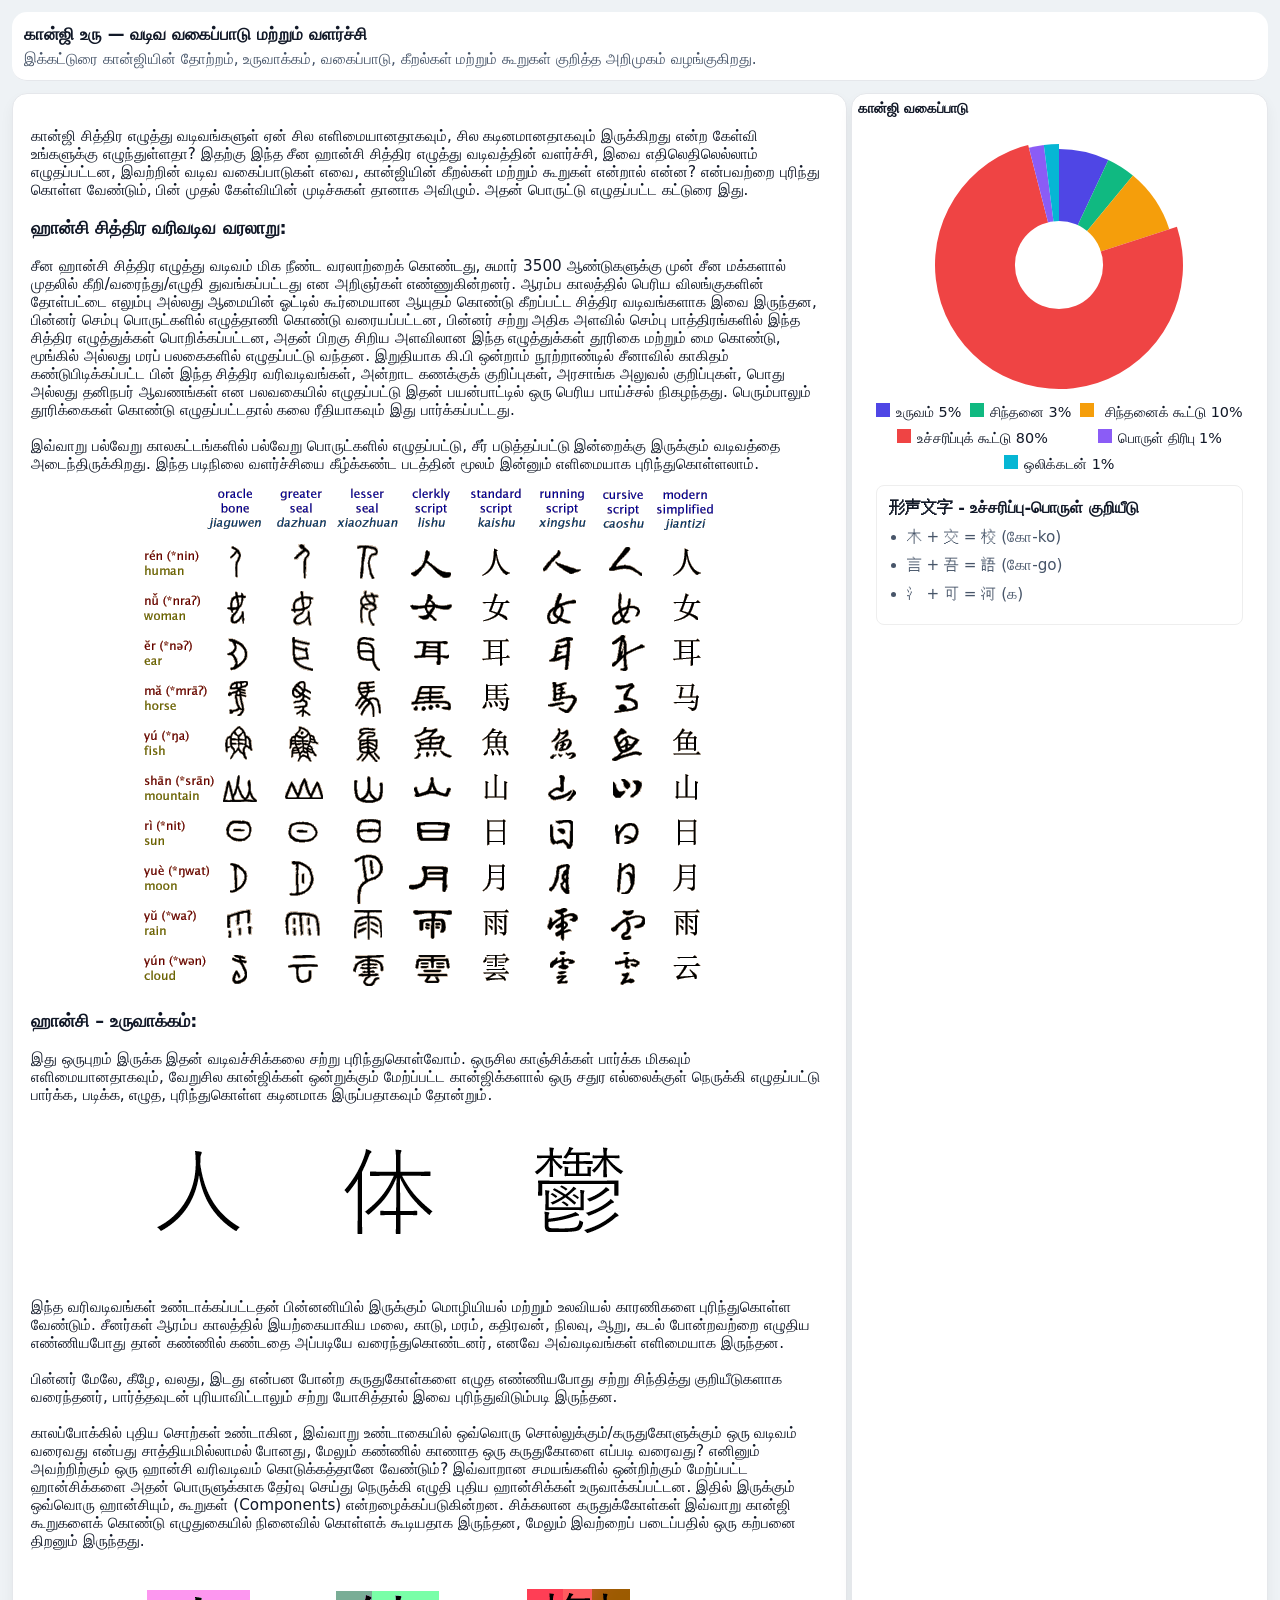
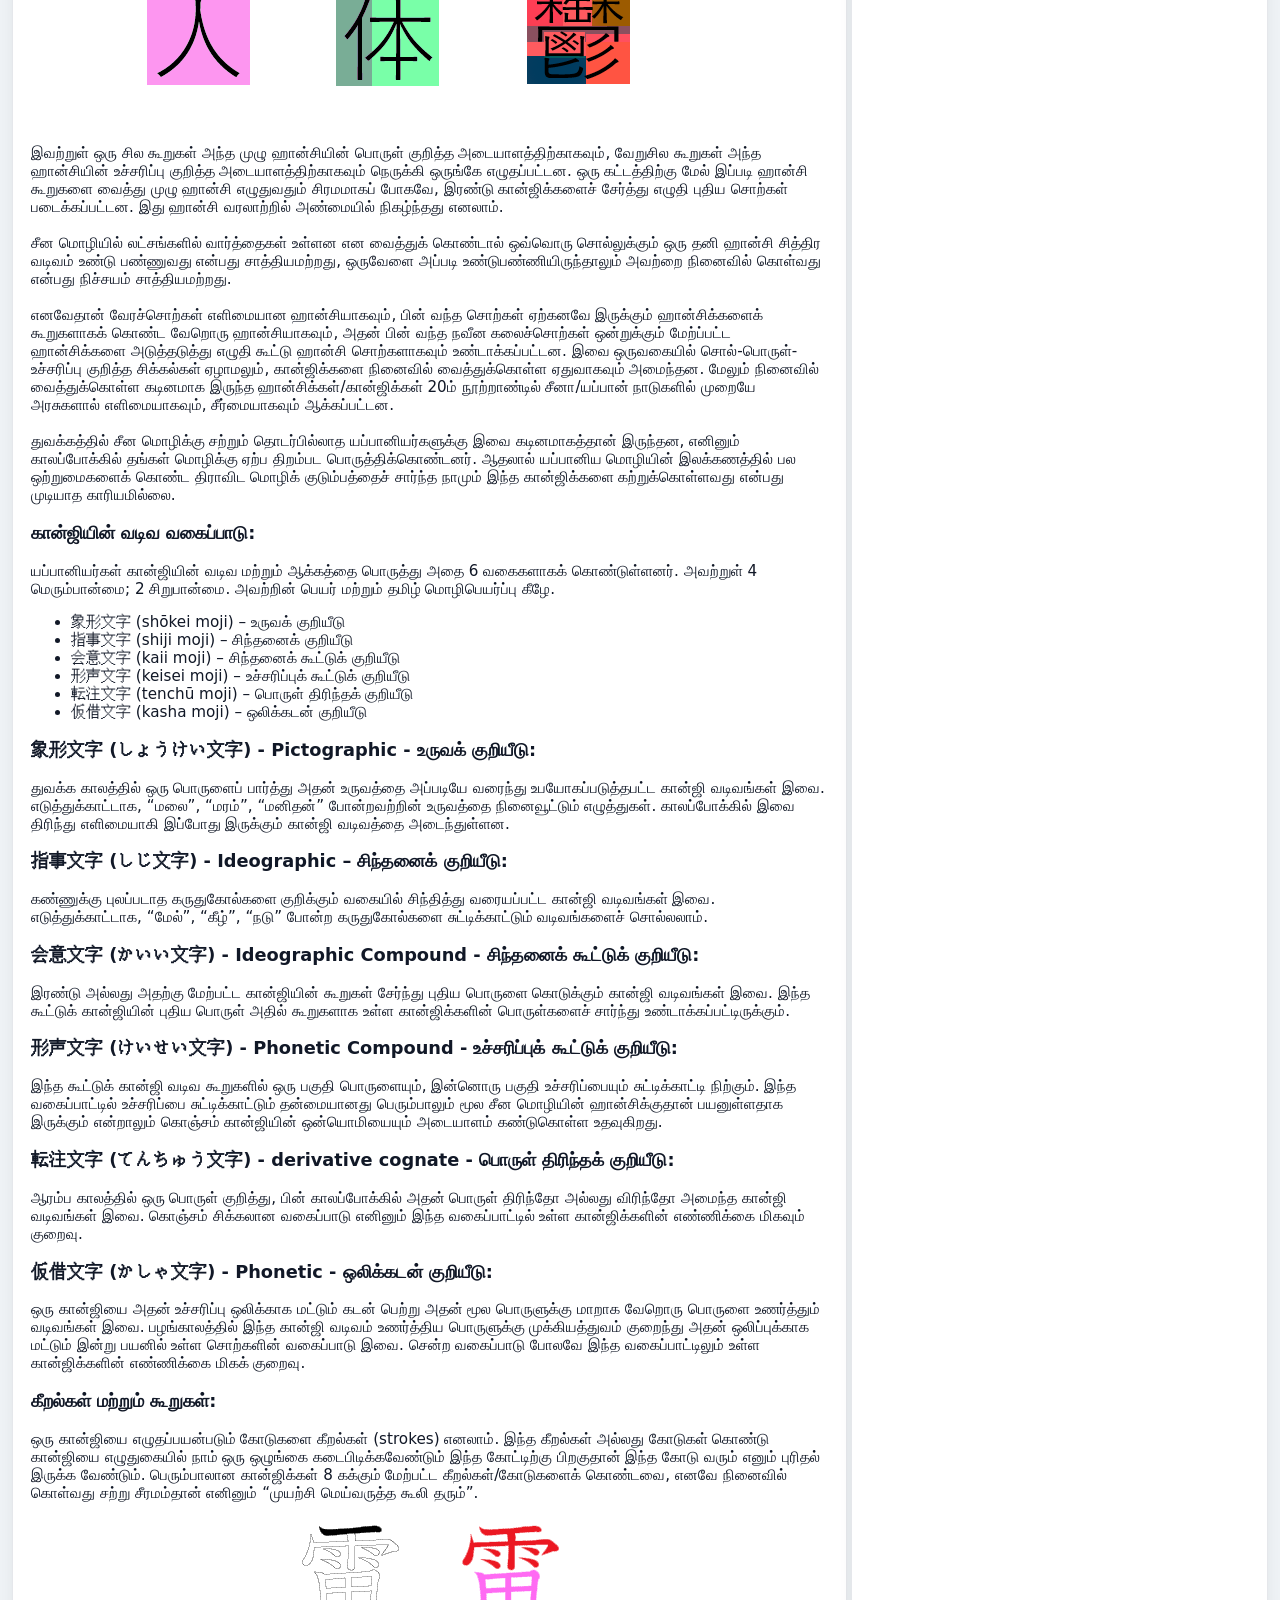
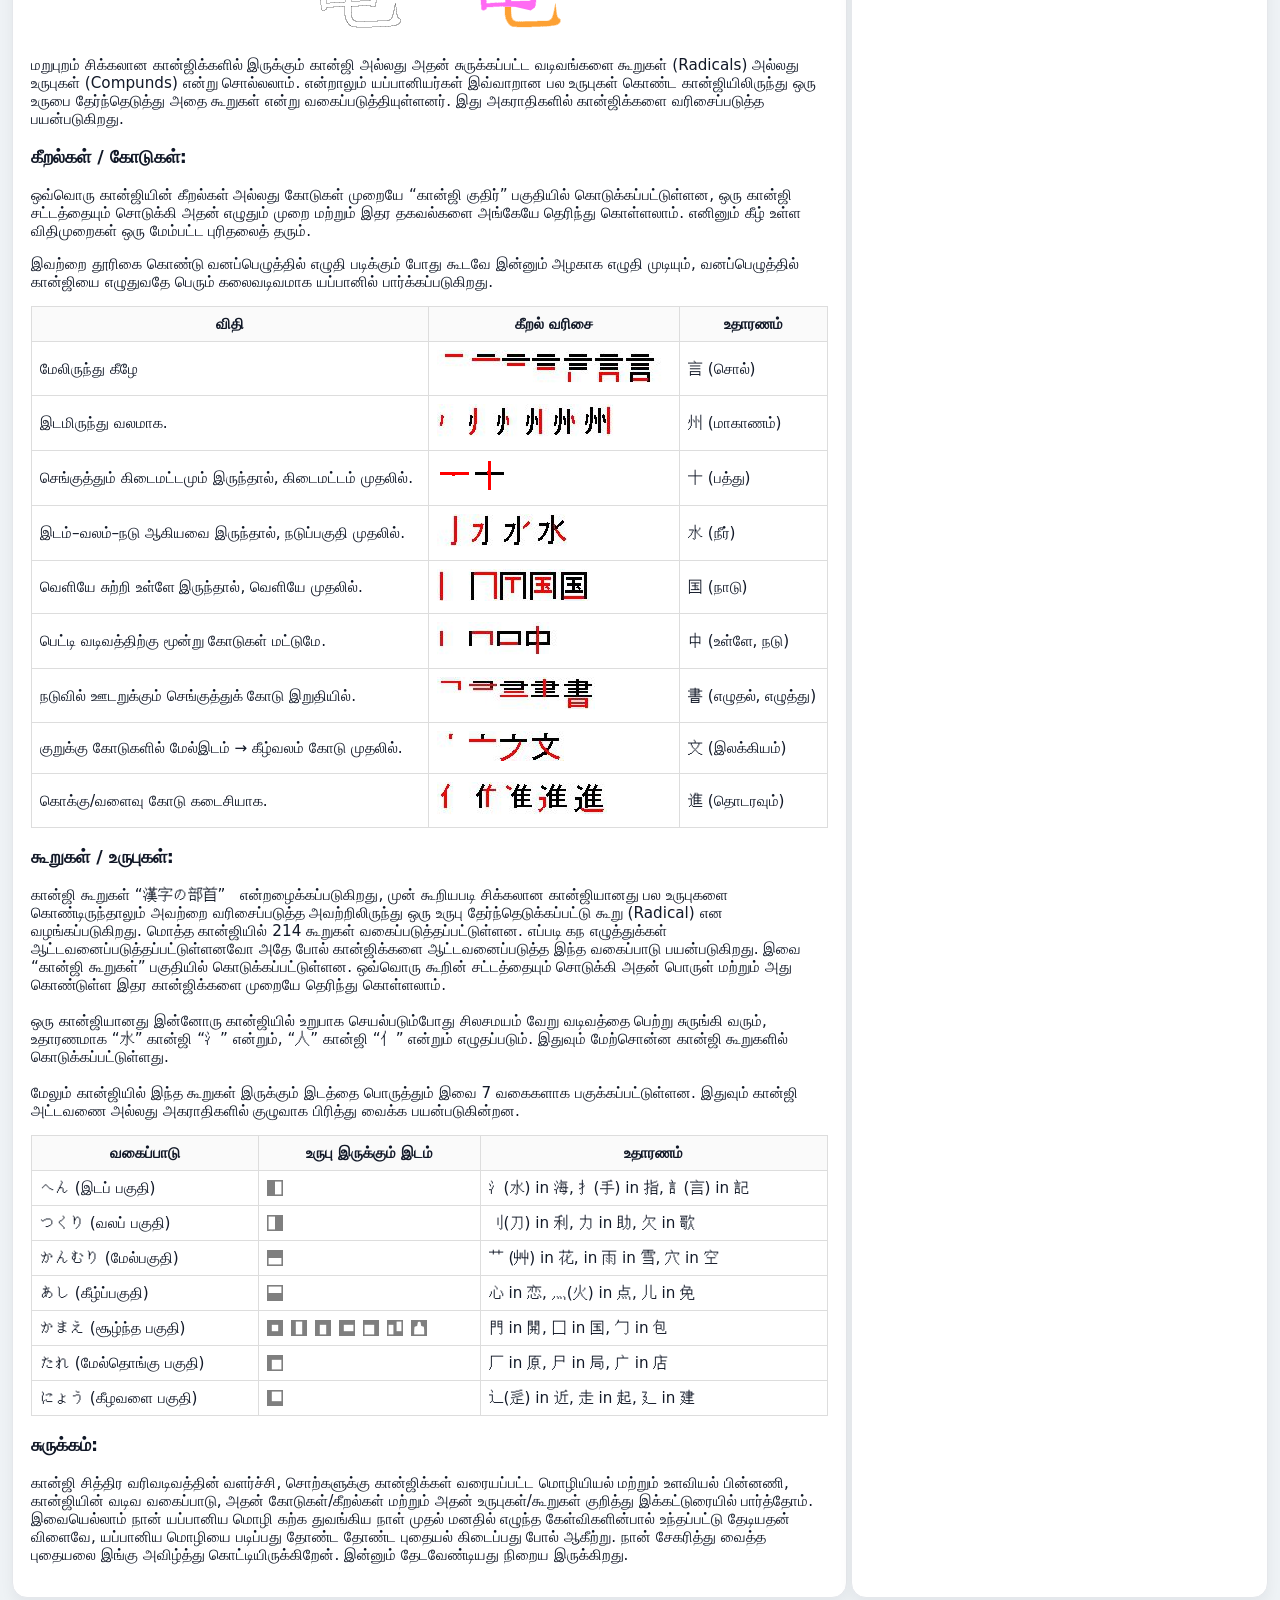
==== pages/hanzi.html @ 87192a80 "added additional models" ====
<!doctype html>
<html lang="ta">
  <head>
    <meta charset="utf-8" />
    <meta name="viewport" content="width=device-width,initial-scale=1" />
    <title>கான்ஜி உரு</title>
    <link rel="stylesheet" href="../style.css" />
  </head>
  <body>
    <div class="legacy-shell">
      <div style="padding:12px;border-bottom:1px solid #e5e7eb;background:#fff;border-radius:15px;margin-bottom:12px;">
        <div style="font-weight:700;font-size:1.05rem;">கான்ஜி உரு — வடிவ வகைப்பாடு மற்றும் வளர்ச்சி</div>
        <div style="color:#475569;margin-top:6px;">இக்கட்டுரை கான்ஜியின் தோற்றம், உருவாக்கம், வகைப்பாடு, கீறல்கள் மற்றும் கூறுகள் குறித்த அறிமுகம் வழங்குகிறது.</div>
      </div>

      <div class="layout-grid">
        <div class="panel" style="min-height:0;display:flex;flex-direction:column;">
          <div class="panel-header">
            <h2 class="panel-title"></h2>
          </div>

          <div class="tamil-grid" style="padding:12px;flex:1;min-height:0;overflow-y:auto;">
            <div id="mainText">
              <p>கான்ஜி சித்திர எழுத்து வடிவங்களுள் ஏன் சில எளிமையானதாகவும், சில கடினமானதாகவும் இருக்கிறது என்ற கேள்வி உங்களுக்கு எழுந்துள்ளதா? இதற்கு இந்த சீன ஹான்சி சித்திர எழுத்து வடிவத்தின் வளர்ச்சி, இவை எதிலெதிலெல்லாம் எழுதப்பட்டன, இவற்றின் வடிவ வகைப்பாடுகள் எவை, கான்ஜியின் கீறல்கள் மற்றும் கூறுகள் என்றால் என்ன? என்பவற்றை புரிந்து கொள்ள வேண்டும், பின் முதல் கேள்வியின் முடிச்சுகள் தானாக அவிழும். அதன் பொருட்டு எழுதப்பட்ட கட்டுரை இது.</p>

              <h3>ஹான்சி சித்திர வரிவடிவ வரலாறு:</h3>
              <p>சீன ஹான்சி சித்திர எழுத்து வடிவம் மிக நீண்ட வரலாற்றைக் கொண்டது, சுமார் 3500 ஆண்டுகளுக்கு முன் சீன மக்களால் முதலில் கீறி/வரைந்து/எழுதி துவங்கப்பட்டது என அறிஞர்கள் எண்ணுகின்றனர். ஆரம்ப காலத்தில் பெரிய விலங்குகளின் தோள்பட்டை எலும்பு அல்லது ஆமையின் ஓட்டில் கூர்மையான ஆயுதம் கொண்டு கீறப்பட்ட சித்திர வடிவங்களாக இவை இருந்தன, பின்னர் செம்பு பொருட்களில் எழுத்தாணி கொண்டு வரையப்பட்டன, பின்னர் சற்று அதிக அளவில் செம்பு பாத்திரங்களில் இந்த சித்திர எழுத்துக்கள் பொறிக்கப்பட்டன, அதன் பிறகு சிறிய அளவிலான இந்த எழுத்துக்கள் தூரிகை மற்றும் மை கொண்டு, மூங்கில் அல்லது மரப் பலகைகளில் எழுதப்பட்டு வந்தன. இறுதியாக கி.பி ஒன்றாம் நூற்றாண்டில் சீனாவில் காகிதம் கண்டுபிடிக்கப்பட்ட பின் இந்த சித்திர வரிவடிவங்கள், அன்றாட கணக்குக் குறிப்புகள், அரசாங்க அலுவல் குறிப்புகள், பொது அல்லது தனிநபர் ஆவணங்கள் என பலவகையில் எழுதப்பட்டு இதன் பயன்பாட்டில் ஒரு பெரிய பாய்ச்சல் நிகழந்தது. பெரும்பாலும் தூரிக்கைகள் கொண்டு எழுதப்பட்டதால் கலை ரீதியாகவும் இது பார்க்கப்பட்டது.<br><br>
            இவ்வாறு பல்வேறு காலகட்டங்களில் பல்வேறு பொருட்களில் எழுதப்பட்டு, சீர் படுத்தப்பட்டு இன்றைக்கு இருக்கும் வடிவத்தை அடைந்திருக்கிறது. இந்த படிநிலை வளர்ச்சியை கீழ்க்கண்ட படத்தின் மூலம் இன்னும் எளிமையாக புரிந்துகொள்ளலாம்.</p>

              <div style="text-align: center; margin:12px 0;">
                <img src="../assets/doc/hanzi.gif" alt="hanzi history" draggable="false" style="max-width:100%;height:auto;" />
              </div>

              <h3>ஹான்சி – உருவாக்கம்:</h3>
              <p>இது ஒருபுறம் இருக்க இதன் வடிவச்சிக்கலை சற்று புரிந்துகொள்வோம். ஒருசில காஞ்சிக்கள் பார்க்க மிகவும் எளிமையானதாகவும், வேறுசில கான்ஜிக்கள் ஒன்றுக்கும் மேற்ப்பட்ட கான்ஜிக்களால் ஒரு சதுர எல்லைக்குள் நெருக்கி எழுதப்பட்டு பார்க்க, படிக்க, எழுத, புரிந்துகொள்ள கடினமாக இருப்பதாகவும் தோன்றும்.</p>

              <div style="text-align: center; margin:12px 0;">
                <img src="../assets/doc/hanzi-main.png" alt="hanzi main" draggable="false" style="max-width:100%;height:auto;" />
              </div>
<p>இந்த வரிவடிவங்கள் உண்டாக்கப்பட்டதன் பின்னனியில் இருக்கும் மொழியியல் மற்றும் உலவியல் காரணிகளை புரிந்துகொள்ள வேண்டும். சீனர்கள் ஆரம்ப காலத்தில் இயற்கையாகிய மலை, காடு, மரம், கதிரவன், நிலவு, ஆறு, கடல் போன்றவற்றை எழுதிய எண்ணியபோது தான் கண்ணில் கண்டதை அப்படியே வரைந்துகொண்டனர், எனவே அவ்வடிவங்கள் எளிமையாக இருந்தன.<br><br>
பின்னர் மேலே, கீழே, வலது, இடது என்பன போன்ற கருதுகோள்களை எழுத எண்ணியபோது சற்று சிந்தித்து குறியீடுகளாக வரைந்தனர், பார்த்தவுடன் புரியாவிட்டாலும் சற்று யோசித்தால் இவை புரிந்துவிடும்படி இருந்தன.<br><br>
காலப்போக்கில் புதிய சொற்கள் உண்டாகின, இவ்வாறு உண்டாகையில் ஒவ்வொரு சொல்லுக்கும்/கருதுகோளுக்கும் ஒரு வடிவம் வரைவது என்பது சாத்தியமில்லாமல் போனது, மேலும் கண்ணில் காணாத ஒரு கருதுகோளை எப்படி வரைவது? எனினும் அவற்றிற்கும் ஒரு ஹான்சி வரிவடிவம் கொடுக்கத்தானே வேண்டும்? இவ்வாறான சமயங்களில் ஒன்றிற்கும் மேற்ப்பட்ட ஹான்சிக்களை அதன் பொருளுக்காக தேர்வு செய்து நெருக்கி எழுதி புதிய ஹான்சிக்கள் உருவாக்கப்பட்டன. இதில் இருக்கும் ஒவ்வொரு ஹான்சியும், கூறுகள் (Components) என்றழைக்கப்படுகின்றன. சிக்கலான கருதுக்கோள்கள் இவ்வாறு கான்ஜி கூறுகளைக் கொண்டு எழுதுகையில் நினைவில் கொள்ளக் கூடியதாக இருந்தன, மேலும் இவற்றைப் படைப்பதில் ஒரு கற்பனை திறனும் இருந்தது.</p>

              <div style="text-align: center; margin:12px 0;">
                <img src="../assets/doc/hanzi-main2.png" alt="hanzi radicals" draggable="false" style="max-width:100%;height:auto;" />
              </div>

<p>இவற்றுள் ஒரு சில கூறுகள் அந்த முழு ஹான்சியின் பொருள் குறித்த அடையாளத்திற்காகவும், வேறுசில கூறுகள் அந்த ஹான்சியின் உச்சரிப்பு குறித்த அடையாளத்திற்காகவும் நெருக்கி ஒருங்கே எழுதப்பட்டன. ஒரு கட்டத்திற்கு மேல் இப்படி ஹான்சி கூறுகளை வைத்து முழு ஹான்சி எழுதுவதும் சிரமமாகப் போகவே, இரண்டு கான்ஜிக்களைச் சேர்த்து எழுதி புதிய சொற்கள் படைக்கப்பட்டன. இது ஹான்சி வரலாற்றில் அண்மையில் நிகழ்ந்தது எனலாம்.<br><br>
சீன மொழியில் லட்சங்களில் வார்த்தைகள் உள்ளன என வைத்துக் கொண்டால் ஒவ்வொரு சொல்லுக்கும் ஒரு தனி ஹான்சி சித்திர வடிவம் உண்டு பண்ணுவது என்பது சாத்தியமற்றது, ஒருவேளை அப்படி உண்டுபண்ணியிருந்தாலும் அவற்றை நினைவில் கொள்வது என்பது நிச்சயம் சாத்தியமற்றது.<br><br>
எனவேதான் வேரச்சொற்கள் எளிமையான ஹான்சியாகவும், பின் வந்த சொற்கள் ஏற்கனவே இருக்கும் ஹான்சிக்களைக் கூறுகளாகக் கொண்ட வேறொரு ஹான்சியாகவும், அதன் பின் வந்த நவீன கலைச்சொற்கள் ஒன்றுக்கும் மேற்ப்பட்ட ஹான்சிக்களை அடுத்தடுத்து எழுதி கூட்டு ஹான்சி சொற்களாகவும் உண்டாக்கப்பட்டன. இவை ஒருவகையில் சொல்-பொருள்-உச்சரிப்பு குறித்த சிக்கல்கள் ஏழாமலும், கான்ஜிக்களை நினைவில் வைத்துக்கொள்ள ஏதுவாகவும் அமைந்தன. மேலும் நினைவில் வைத்துக்கொள்ள கடினமாக இருந்த ஹான்சிக்கள்/கான்ஜிக்கள் 20ம் நூற்றாண்டில் சீனா/யப்பான் நாடுகளில் முறையே அரசுகளால் எளிமையாகவும், சீர்மையாகவும் ஆக்கப்பட்டன.<br><br>
துவக்கத்தில் சீன மொழிக்கு சற்றும் தொடர்பில்லாத யப்பானியர்களுக்கு இவை கடினமாகத்தான் இருந்தன, எனினும் காலப்போக்கில் தங்கள் மொழிக்கு ஏற்ப திறம்பட பொருத்திக்கொண்டனர். ஆதலால் யப்பானிய மொழியின் இலக்கணத்தில் பல ஒற்றுமைகளைக் கொண்ட திராவிட மொழிக் குடும்பத்தைச் சார்ந்த நாமும் இந்த கான்ஜிக்களை கற்றுக்கொள்ளவது என்பது முடியாத காரியமில்லை.
</p>
              <h3>கான்ஜியின் வடிவ வகைப்பாடு:</h3>
              <p>யப்பானியர்கள் கான்ஜியின் வடிவ மற்றும் ஆக்கத்தை பொருத்து அதை 6 வகைகளாகக் கொண்டுள்ளனர். அவற்றுள் 4 மெரும்பான்மை; 2 சிறுபான்மை. அவற்றின் பெயர் மற்றும் தமிழ் மொழிபெயர்ப்பு கீழே.</p>
              <ul>
                <li>象形文字 (shōkei moji) – உருவக் குறியீடு</li>
                <li>指事文字 (shiji moji) – சிந்தனைக் குறியீடு</li>
                <li>会意文字 (kaii moji) – சிந்தனைக் கூட்டுக் குறியீடு</li>
                <li>形声文字 (keisei moji) – உச்சரிப்புக் கூட்டுக் குறியீடு</li>
                <li>転注文字 (tenchū moji) – பொருள் திரிந்தக் குறியீடு</li>
                <li>仮借文字 (kasha moji) – ஒலிக்கடன் குறியீடு</li>
              </ul>

              <h3>象形文字 (しょうけい文字) - Pictographic - உருவக் குறியீடு:</h3>
              <p>துவக்க காலத்தில் ஒரு பொருளைப் பார்த்து அதன் உருவத்தை அப்படியே வரைந்து உபயோகப்படுத்தபட்ட கான்ஜி வடிவங்கள் இவை. எடுத்துக்காட்டாக, “மலை”, “மரம்”, “மனிதன்” போன்றவற்றின் உருவத்தை நினைவூட்டும் எழுத்துகள். காலப்போக்கில் இவை திரிந்து எளிமையாகி இப்போது இருக்கும் கான்ஜி வடிவத்தை அடைந்துள்ளன.</p>
              <h3>指事文字 (しじ文字) - Ideographic – சிந்தனைக் குறியீடு:</h3>
              <p>கண்ணுக்கு புலப்படாத கருதுகோல்களை குறிக்கும் வகையில் சிந்தித்து வரையப்பட்ட கான்ஜி வடிவங்கள் இவை. எடுத்துக்காட்டாக, “மேல்”, “கீழ்”, “நடு” போன்ற கருதுகோல்களை சுட்டிக்காட்டும் வடிவங்களைச் சொல்லலாம்.</p>
              <h3>会意文字 (かいい文字) - Ideographic Compound - சிந்தனைக் கூட்டுக் குறியீடு:</h3>
              <p>இரண்டு அல்லது அதற்கு மேற்பட்ட கான்ஜியின் கூறுகள் சேர்ந்து புதிய பொருளை கொடுக்கும் கான்ஜி வடிவங்கள் இவை. இந்த கூட்டுக் கான்ஜியின் புதிய பொருள் அதில் கூறுகளாக உள்ள கான்ஜிக்களின் பொருள்களைச் சார்ந்து உண்டாக்கப்பட்டிருக்கும். </p>
              <h3>形声文字 (けいせい文字) - Phonetic Compound - உச்சரிப்புக் கூட்டுக் குறியீடு:</h3>
              <p>இந்த கூட்டுக் கான்ஜி வடிவ கூறுகளில் ஒரு பகுதி பொருளையும், இன்னொரு பகுதி உச்சரிப்பையும் சுட்டிக்காட்டி நிற்கும். இந்த வகைப்பாட்டில் உச்சரிப்பை சுட்டிக்காட்டும் தன்மையானது பெரும்பாலும் மூல சீன மொழியின் ஹான்சிக்குதான் பயனுள்ளதாக இருக்கும் என்றாலும் கொஞ்சம் கான்ஜியின் ஒன்யொமியையும் அடையாளம் கண்டுகொள்ள உதவுகிறது.</p>
              <h3>転注文字 (てんちゅう文字) - derivative cognate - பொருள் திரிந்தக் குறியீடு:</h3>
              <p>ஆரம்ப காலத்தில் ஒரு பொருள் குறித்து, பின் காலப்போக்கில் அதன் பொருள் திரிந்தோ அல்லது விரிந்தோ அமைந்த கான்ஜி வடிவங்கள் இவை. கொஞ்சம் சிக்கலான வகைப்பாடு எனினும் இந்த வகைப்பாட்டில் உள்ள கான்ஜிக்களின் எண்ணிக்கை மிகவும் குறைவு.</p>
              <h3>仮借文字 (かしゃ文字) - Phonetic - ஒலிக்கடன் குறியீடு:</h3>
              <p>ஒரு கான்ஜியை அதன் உச்சரிப்பு ஒலிக்காக மட்டும் கடன் பெற்று அதன் மூல பொருளுக்கு மாறாக வேறொரு பொருளை உணர்த்தும் வடிவங்கள் இவை. பழங்காலத்தில் இந்த கான்ஜி வடிவம் உணர்த்திய பொருளுக்கு முக்கியத்துவம் குறைந்து அதன் ஒலிப்புக்காக மட்டும் இன்று பயனில் உள்ள சொற்களின் வகைப்பாடு இவை. சென்ற வகைப்பாடு போலவே இந்த வகைப்பாட்டிலும் உள்ள கான்ஜிக்களின் எண்ணிக்கை மிகக் குறைவு.</p>
              
              <h3>கீறல்கள் மற்றும் கூறுகள்:</h3>
              <p>ஒரு கான்ஜியை எழுதப்பயன்படும் கோடுகளை கீறல்கள் (strokes) எனலாம். இந்த கீறல்கள் அல்லது கோடுகள் கொண்டு கான்ஜியை எழுதுகையில் நாம் ஒரு ஒழுங்கை கடைபிடிக்கவேண்டும் இந்த கோட்டிற்கு பிறகுதான் இந்த கோடு வரும் எனும் புரிதல் இருக்க வேண்டும். பெரும்பாலான கான்ஜிக்கள் 8 கக்கும் மேற்பட்ட கீறல்கள்/கோடுகளைக் கொண்டவை, எனவே நினைவில் கொள்வது சற்று சீரமம்தான் எனினும் “முயற்சி மெய்வருத்த கூலி தரும்”.</p>

              <div style="text-align: center; margin:12px 0;">
                <img src="../assets/doc/denki.gif" alt="hanzi radicals" draggable="false" style="max-width:100%;height:auto;" /><img src="../assets/doc/denki1.png" alt="hanzi radicals" draggable="false" style="max-width:100%;height:auto;" />
              </div>

              <p>மறுபுறம் சிக்கலான கான்ஜிக்களில் இருக்கும் கான்ஜி அல்லது அதன் சுருக்கப்பட்ட வடிவங்களை கூறுகள் (Radicals) அல்லது உருபுகள் (Compunds) என்று சொல்லலாம். என்றாலும் யப்பானியர்கள் இவ்வாறான பல உருபுகள் கொண்ட கான்ஜியிலிருந்து ஒரு உருபை தேர்ந்தெடுத்து அதை கூறுகள் என்று வகைப்படுத்தியுள்ளனர். இது அகராதிகளில் கான்ஜிக்களை வரிசைப்படுத்த பயன்படுகிறது.</p>

              <h3>கீறல்கள் / கோடுகள்:</h3>
              <p>ஒவ்வொரு கான்ஜியின் கீறல்கள் அல்லது கோடுகள் முறையே “கான்ஜி குதிர்” பகுதியில் கொடுக்கப்பட்டுள்ளன, ஒரு கான்ஜி சட்டத்தையும் சொடுக்கி அதன் எழுதும் முறை மற்றும் இதர தகவல்களை அங்கேயே தெரிந்து கொள்ளலாம். எனினும் கீழ் உள்ள விதிமுறைகள் ஒரு மேம்பட்ட புரிதலைத் தரும்.</p>
              <p>இவற்றை தூரிகை கொண்டு வனப்பெழுத்தில் எழுதி படிக்கும் போது கூடவே இன்னும் அழகாக எழுதி முடியும், வனப்பெழுத்தில் கான்ஜியை எழுதுவதே பெரும் கலைவடிவமாக யப்பானில் பார்க்கப்படுகிறது.</p>

              <table class="simple-table" style="width:100%;border-collapse:collapse;margin:10px 0;">
                <thead>
                  <tr>
                    <th style="border:1px solid #ddd;padding:8px;background:#fafafa;">விதி</th>
                    <th style="border:1px solid #ddd;padding:8px;background:#fafafa;">கீறல் வரிசை</th>
                    <th style="border:1px solid #ddd;padding:8px;background:#fafafa;">உதாரணம்</th>
                  </tr>
                </thead>
                <tbody>
                  <tr>
                    <td style="border:1px solid #ddd;padding:8px;">மேலிருந்து கீழே</td>
                    <td style="border:1px solid #ddd;padding:8px;"><img src="../assets/doc/stroke1.jpg" alt="stroke1" draggable="false" style="max-width:100%;height:auto;" /></td>
                    <td style="border:1px solid #ddd;padding:8px;">言 (சொல்)</td>
                  </tr>
                  <tr>
                    <td style="border:1px solid #ddd;padding:8px;">இடமிருந்து வலமாக.</td>
                    <td style="border:1px solid #ddd;padding:8px;"><img src="../assets/doc/stroke2.jpg" alt="stroke2" draggable="false" style="max-width:100%;height:auto;" /></td>
                    <td style="border:1px solid #ddd;padding:8px;">州 (மாகாணம்)</td>
                  </tr>
                  <tr>
                    <td style="border:1px solid #ddd;padding:8px;">செங்குத்தும் கிடைமட்டமும் இருந்தால், கிடைமட்டம் முதலில்.</td>
                    <td style="border:1px solid #ddd;padding:8px;"><img src="../assets/doc/stroke3.gif" alt="stroke3" draggable="false" style="max-width:100%;height:auto;" /></td>
                    <td style="border:1px solid #ddd;padding:8px;">十 (பத்து)</td>
                  </tr>
                  <tr>
                    <td style="border:1px solid #ddd;padding:8px;">இடம்–வலம்–நடு ஆகியவை இருந்தால், நடுப்பகுதி முதலில்.</td>
                    <td style="border:1px solid #ddd;padding:8px;"><img src="../assets/doc/stroke4.jpg" alt="stroke4" draggable="false" style="max-width:100%;height:auto;" /></td>
                    <td style="border:1px solid #ddd;padding:8px;">水 (நீர்)</td>
                  </tr>
                  <tr>
                    <td style="border:1px solid #ddd;padding:8px;">வெளியே சுற்றி உள்ளே இருந்தால், வெளியே முதலில்.</td>
                    <td style="border:1px solid #ddd;padding:8px;"><img src="../assets/doc/stroke5.jpg" alt="stroke5" draggable="false" style="max-width:100%;height:auto;" /></td>
                    <td style="border:1px solid #ddd;padding:8px;">国 (நாடு)</td>
                  </tr>
                  <tr>
                    <td style="border:1px solid #ddd;padding:8px;">பெட்டி வடிவத்திற்கு மூன்று கோடுகள் மட்டுமே.</td>
                    <td style="border:1px solid #ddd;padding:8px;"><img src="../assets/doc/stroke6.jpg" alt="stroke6" draggable="false" style="max-width:100%;height:auto;" /></td>
                    <td style="border:1px solid #ddd;padding:8px;">中 (உள்ளே, நடு)</td>
                  </tr>
                  <tr>
                    <td style="border:1px solid #ddd;padding:8px;">நடுவில் ஊடறுக்கும் செங்குத்துக் கோடு இறுதியில்.</td>
                    <td style="border:1px solid #ddd;padding:8px;"><img src="../assets/doc/stroke7.jpg" alt="stroke7" draggable="false" style="max-width:100%;height:auto;" /></td>
                    <td style="border:1px solid #ddd;padding:8px;">書 (எழுதல், எழுத்து)</td>
                  </tr>
                  <tr>
                    <td style="border:1px solid #ddd;padding:8px;">குறுக்கு கோடுகளில் மேல்இடம் → கீழ்வலம் கோடு முதலில்.</td>
                    <td style="border:1px solid #ddd;padding:8px;"><img src="../assets/doc/stroke8.jpg" alt="stroke8" draggable="false" style="max-width:100%;height:auto;" /></td>
                    <td style="border:1px solid #ddd;padding:8px;">文 (இலக்கியம்)</td>
                  </tr>
                  <tr>
                    <td style="border:1px solid #ddd;padding:8px;">கொக்கு/வளைவு கோடு கடைசியாக.</td>
                    <td style="border:1px solid #ddd;padding:8px;"><img src="../assets/doc/stroke9.jpg" alt="stroke9" draggable="false" style="max-width:100%;height:auto;" /></td>
                    <td style="border:1px solid #ddd;padding:8px;">進 (தொடரவும்)</td>
                  </tr>
                </tbody>
              </table>

            
              <h3>கூறுகள் / உருபுகள்:</h3>
              <p>கான்ஜி கூறுகள் “漢字の部首”　என்றழைக்கப்படுகிறது, முன் கூறியபடி சிக்கலான கான்ஜியானது பல உருபுகளை கொண்டிருந்தாலும் அவற்றை வரிசைப்படுத்த அவற்றிலிருந்து ஒரு உருபு தேர்ந்தெடுக்கப்பட்டு கூறு (Radical) என வழங்கப்படுகிறது. மொத்த கான்ஜியில் 214 கூறுகள் வகைப்படுத்தப்பட்டுள்ளன. எப்படி கந எழுத்துக்கள் ஆட்டவனைப்படுத்தப்பட்டுள்ளனவோ அதே போல் கான்ஜிக்களை ஆட்டவனைப்படுத்த இந்த வகைப்பாடு பயன்படுகிறது. இவை “கான்ஜி கூறுகள்” பகுதியில் கொடுக்கப்பட்டுள்ளன. ஒவ்வொரு கூறின் சட்டத்தையும் சொடுக்கி அதன் பொருள் மற்றும் அது கொண்டுள்ள இதர கான்ஜிக்களை முறையே தெரிந்து கொள்ளலாம்.<br><br>
ஒரு கான்ஜியானது இன்னோரு கான்ஜியில் உறுபாக செயல்படும்போது சிலசமயம் வேறு வடிவத்தை பெற்று சுருங்கி வரும், உதாரணமாக “水” கான்ஜி “氵” என்றும், “人” கான்ஜி “亻” என்றும் எழுதப்படும்.  இதுவும் மேற்சொன்ன கான்ஜி கூறுகளில் கொடுக்கப்பட்டுள்ளது.<br><br>
மேலும் கான்ஜியில் இந்த கூறுகள் இருக்கும் இடத்தை பொருத்தும் இவை 7 வகைகளாக பகுக்கப்பட்டுள்ளன. இதுவும் கான்ஜி அட்டவணை அல்லது அகராதிகளில் குழுவாக பிரித்து வைக்க பயன்படுகின்றன.
</p>
              <table class="simple-table" style="width:100%;border-collapse:collapse;margin:10px 0;">
                <thead>
                  <tr>
                    <th style="border:1px solid #ddd;padding:8px;background:#fafafa;">வகைப்பாடு</th>
                    <th style="border:1px solid #ddd;padding:8px;background:#fafafa;">உருபு இருக்கும் இடம்</th>
                    <th style="border:1px solid #ddd;padding:8px;background:#fafafa;">உதாரணம்</th>
                  </tr>
                </thead>
                <tbody>
                  <tr>
                    <td style="border:1px solid #ddd;padding:8px;">へん (இடப் பகுதி)</td>
                    <td style="border:1px solid #ddd;padding:8px;"><img src="../assets/doc/radical1-hen.png" alt="radical1-hen" draggable="false" style="display:block;" /></td>
                    <td style="border:1px solid #ddd;padding:8px;">氵(水) in 海, 扌(手) in 指, 訁(言) in 記</td>
                  </tr>
                  <tr>
                    <td style="border:1px solid #ddd;padding:8px;">つくり (வலப் பகுதி)</td>
                    <td style="border:1px solid #ddd;padding:8px;"><img src="../assets/doc/radical2-tsukuri.png" alt="radical2-tsukuri" draggable="false" style="display:block;" /></td>
                    <td style="border:1px solid #ddd;padding:8px;">刂(刀) in 利, 力 in 助, 欠 in 歌</td>
                  </tr>
                  <tr>
                    <td style="border:1px solid #ddd;padding:8px;">かんむり (மேல்பகுதி)</td>
                    <td style="border:1px solid #ddd;padding:8px;"><img src="../assets/doc/radical3-kanmuri.png" alt="radical3-kanmuri" draggable="false" style="display:block;" /></td>
                    <td style="border:1px solid #ddd;padding:8px;">艹 (艸) in 花, in 雨 in 雪, 穴 in 空</td>
                  </tr>
                  <tr>
                    <td style="border:1px solid #ddd;padding:8px;">あし (கீழ்ப்பகுதி)</td>
                    <td style="border:1px solid #ddd;padding:8px;"><img src="../assets/doc/radical4-ashi.png" alt="radical4-ashi" draggable="false" style="display:block;" /></td>
                    <td style="border:1px solid #ddd;padding:8px;">心 in 恋, 灬(火) in 点, 儿 in 免</td>
                  </tr>
                  <tr>
                    <td style="border:1px solid #ddd;padding:8px;">かまえ (சூழ்ந்த பகுதி)</td>
                    <td style="border:1px solid #ddd;padding:8px;">
                      <div style="display:flex;flex-wrap:wrap;gap:8px;">
                        <img src="../assets/doc/radical5_1-kunigamae.png" alt="radical5_1-kunigamae" draggable="false" />
                        <img src="../assets/doc/radical5_2-gyougamae.png" alt="radical5_2-gyougamae" draggable="false" />
                        <img src="../assets/doc/radical5_3-keigamae.png" alt="radical5_3-keigamae" draggable="false" />
                        <img src="../assets/doc/radical5_4-hakogamae.png" alt="radical5_4-hakogamae" draggable="false" />
                        <img src="../assets/doc/radical5_5-tsutsumigamae.png" alt="radical5_5-tsutsumigamae" draggable="false" />
                        <img src="../assets/doc/radical5_6-kigamae.png" alt="radical5_6-kigamae" draggable="false" />
                        <img src="../assets/doc/radical5_7-mongamae.png" alt="radical5_7-mongamae" draggable="false" />
                      </div>
                    </td>
                    <td style="border:1px solid #ddd;padding:8px;">門 in 開, 囗 in 国, 勹 in 包</td>
                  </tr>
                  <tr>
                    <td style="border:1px solid #ddd;padding:8px;">たれ (மேல்தொங்கு பகுதி)</td>
                    <td style="border:1px solid #ddd;padding:8px;"><img src="../assets/doc/radical6-tare.png" alt="radical6-tare" draggable="false" style="display:block;" /></td>
                    <td style="border:1px solid #ddd;padding:8px;">厂 in 原, 尸 in 局, 广 in 店</td>
                  </tr>
                  <tr>
                    <td style="border:1px solid #ddd;padding:8px;">にょう (கீழவளை பகுதி)</td>
                    <td style="border:1px solid #ddd;padding:8px;"><img src="../assets/doc/radical7-nyou.png" alt="radical7-nyou" draggable="false" style="display:block;" /></td>
                    <td style="border:1px solid #ddd;padding:8px;">⻌(辵) in 近, 走 in 起, 廴 in 建</td>
                  </tr>
                </tbody>
              </table>

              <h3>சுருக்கம்:</h3>
              <p>கான்ஜி சித்திர வரிவடிவத்தின் வளர்ச்சி, சொற்களுக்கு கான்ஜிக்கள் வரையப்பட்ட மொழியியல் மற்றும் உளவியல் பின்னணி, கான்ஜியின் வடிவ வகைப்பாடு, அதன் கோடுகள்/கீறல்கள் மற்றும் அதன் உருபுகள்/கூறுகள் குறித்து இக்கட்டுரையில் பார்த்தோம். இவையெல்லாம் நான் யப்பானிய மொழி கற்க துவங்கிய நாள் முதல் மனதில் எழுந்த கேள்விகளின்பால் உந்தப்பட்டு தேடியதன் விளைவே, யப்பானிய மொழியை படிப்பது தோண்ட தோண்ட புதையல் கிடைப்பது போல் ஆகீற்று. நான் சேகரித்து வைத்த புதையலை இங்கு அவிழ்த்து கொட்டியிருக்கிறேன். இன்னும் தேடவேண்டியது நிறைய இருக்கிறது.</p>
            </div>
          </div>
        </div>

        <div class="panel panel-explanation" style="min-height:0;display:flex;flex-direction:column;overflow:visible;">
          <div class="panel-header">
            <h2 class="panel-title">கான்ஜி வகைப்பாடு</h2>
          </div>
          <div id="referencePanel" style="padding:12px;display:grid;grid-template-columns:1fr;gap:10px;min-height:0;overflow-y:auto;">
            <div style="padding:6px;">
              <canvas id="wordPie" width="260" height="260" style="width:100%;max-width:260px;height:auto;display:block;margin:0 auto;background:transparent;"></canvas>
              <div id="pieLegend" style="display:flex;justify-content:space-around;flex-wrap:wrap;gap:8px;margin-top:8px;font-size:0.9rem;">
                <div><span style="display:inline-block;width:14px;height:14px;background:#4f46e5;margin-right:6px;"></span>உருவம் 5%</div>
                <div><span style="display:inline-block;width:14px;height:14px;background:#10b981;margin-right:6px;"></span>சிந்தனை 3%</div>
                <div><span style="display:inline-block;width:14px;height:14px;background:#f59e0b;margin-right:6px;"></span> சிந்தனைக் கூட்டு 10%</div>
                <div><span style="display:inline-block;width:14px;height:14px;background:#ef4444;margin-right:6px;"></span>உச்சரிப்புக் கூட்டு 80%</div>
                <div><span style="display:inline-block;width:14px;height:14px;background:#8b5cf6;margin-right:6px;"></span>பொருள் திரிபு 1%</div>
                <div><span style="display:inline-block;width:14px;height:14px;background:#06b6d4;margin-right:6px;"></span>ஒலிக்கடன் 1%</div>
              </div>
              <div id="wordTile" class="script-tile" style="margin-top:12px;padding:12px;background:#fff;border:1px solid #eee;border-radius:8px;min-height:90px;">
                <h3 id="wordTileHeader" style="margin:0 0 8px;font-size:1rem;font-weight:700;">形声文字 - உச்சரிப்பு-பொருள் குறியீடு</h3>
                <div id="wordTileContent" style="font-size:0.95rem;color:#334155;">
                  <ul style="margin:6px 0;padding-left:18px;">
                    <li>木 + 交 = 校 (கோ-ko)</li>
                    <li>言 + 吾 = 語 (கோ-go)</li>
                    <li>氵 + 可 = 河 (க)</li>
                  </ul>
                </div>
              </div>
            </div>
          </div>
        </div>
      </div>
    </div>

    <script src="../js/hanzi.js"></script>
  </body>
</html>
---- style.css ----
:root {
  color-scheme: light;
  font-family: Inter, system-ui, -apple-system, BlinkMacSystemFont, "Segoe UI", sans-serif;
  background: #eef2f5;
  color: #111827;
  font-size: 16px;
  --main-panel-font-size: 1rem;
  --sidebar-panel-font-size: 0.95rem;
  --sidebar-paragraph-font-size: 0.85rem;
}

* {
  box-sizing: border-box;
}

html,
body {
  margin: 0;
  min-height: 100%;
}

body {
  background: #eef2f5;
}

button {
  font: inherit;
}

.app-container {
  display: grid;
  grid-template-columns: 220px 1fr;
  min-height: 100vh;
}

.sidebar {
  background: #2c3d63;
  color: #f8fafc;
  padding: 16px 14px;
  display: flex;
  flex-direction: column;
  gap: 18px;
}

.brand {
  font-size: 1.05rem;
  font-weight: 700;
  letter-spacing: 0.02em;
}

.sidebar-nav {
  display: flex;
  flex-direction: column;
  gap: 10px;
}

.nav-item {
  appearance: none;
  border: none;
  width: 100%;
  text-align: left;
  padding: 14px 16px;
  border-radius: 14px;
  background: transparent;
  color: inherit;
  cursor: pointer;
  transition: background 0.2s ease, color 0.2s ease;
}

.nav-item:hover,
.nav-item.active {
  background: #1d4ed8;
  color: #ffffff;
}

.main-content {
  padding: 12px 14px;
  display: flex;
  flex-direction: column;
  gap: 10px;
  min-height: 0;
}

/* Force the main content area to match the viewport height and
   ensure scrolling happens inside the module area, not the document. */
.main-content {
  height: 100vh;
  overflow: hidden;
}

/* Adjustable toolbar height -- tweak if your header is taller. */
:root {
  --module-toolbar-height: 64px;
}

.module-content {
  flex: 1;
  min-height: 0;
  height: calc(100vh - var(--module-toolbar-height));
  overflow: auto;
}

.module-toolbar {
  display: flex;
  justify-content: space-between;
  align-items: center;
  gap: 16px;
}

.module-toolbar h1 {
  margin: 0;
  font-size: clamp(1.1rem, 2vw, 1.5rem);
}

.module-content {
  flex: 1;
  min-height: 0;
  overflow: auto;
}

.iframe-wrapper {
  width: 100%;
  height: 100%;
  border-radius: 0;
  overflow: hidden;
  background: transparent;
  border: none;
  box-shadow: none;
}

.legacy-frame {
  width: 100%;
  height: 100%;
  border: none;
  background: #ffffff;
}

.module-loading,
.module-error {
  min-height: 320px;
  display: flex;
  align-items: center;
  justify-content: center;
  padding: 24px;
  border-radius: 18px;
  background: #ffffff;
  border: 1px solid #e5e7eb;
  color: #475569;
}

.mnemonics-page,
.sound-types-page,
.kana-birth-page {
  display: flex;
  flex-direction: column;
  gap: 18px;
  min-height: 100%;
}

.mnemonics-header,
.sound-types-header {
  display: flex;
  justify-content: flex-start;
  align-items: center;
  gap: 14px;
}

.panel-title {
  margin: 0;
  font-weight: 700;
  font-size: 1rem;
}

.script-toggle,
.sound-type-tabs {
  display: flex;
  gap: 10px;
  flex-wrap: wrap;
}

.toggle-button,
.tab-button {
  appearance: none;
  border: 1px solid #d1d5db;
  background: #ffffff;
  color: #111827;
  padding: 8px 12px;
  border-radius: 999px;
  cursor: pointer;
  transition: all 0.2s ease;
}

.toggle-button.active,
.tab-button.active {
  background: #2563eb;
  color: #ffffff;
  border-color: #2563eb;
}

.toggle-button:hover,
.tab-button:hover {
  border-color: #93c5fd;
}

.mnemonics-body,
.sound-types-body,
.kana-birth-body {
  display: grid;
  grid-template-columns: minmax(0, 1.6fr) minmax(180px, 0.7fr);
  gap: 12px;
}

.sound-grids {
  display: grid;
  grid-template-columns: repeat(2, minmax(0, 1fr));
  gap: 10px;
}

.sound-grid-column {
  display: grid;
  gap: 10px;
}

.kana-grid,
.sound-grid {
  display: grid;
  grid-template-columns: repeat(5, minmax(0, 1fr));
  gap: 6px;
}

@media (max-width: 900px) {
  .kana-grid,
  .sound-grid {
    grid-template-columns: repeat(5, minmax(0, 1fr));
  }
}

@media (max-width: 520px) {
  .mnemonics-body,
  .sound-types-body {
    grid-template-columns: 1fr;
  }
  .kana-grid,
  .sound-grid {
    grid-template-columns: repeat(4, minmax(0, 1fr));
  }
}

@media (max-width: 420px) {
  .kana-grid,
  .sound-grid {
    grid-template-columns: repeat(3, minmax(0, 1fr));
  }
}

.kana-tile,
.sound-cell,
.kana-birth-tile {
  appearance: none;
  border: 1px solid #e5e7eb;
  border-radius: 14px;
  background: #ffffff;
  padding: 8px;
  min-height: 58px;
  display: flex;
  flex-direction: column;
  align-items: center;
  justify-content: center;
  gap: 4px;
  cursor: pointer;
  transition: transform 0.18s ease, box-shadow 0.18s ease, border-color 0.18s ease;
}

/* Disabled / removed styles for kana tiles */
.kana-tile.disabled {
  opacity: 0.34;
  cursor: not-allowed;
  background: #f8fafc;
  color: #9ca3af;
  pointer-events: none;
}

.kana-tile.placeholder {
  background: transparent;
  border: 1px solid transparent;
  color: transparent;
  visibility: visible; /* keep space in layout */
  pointer-events: none;
}

.sound-cell.placeholder {
  background: transparent;
  border: 1px solid transparent;
  color: transparent;
  visibility: visible;
  pointer-events: none;
}

.kana-tile:hover:not(.active),
.sound-cell:hover:not(.disabled):not(.selected),
.kana-birth-tile:hover:not(.selected) {
  transform: scale(0.95) translateY(-2px);
  border-color: #93c5fd;
}

.kana-tile.active,
.sound-cell.selected,
.kana-birth-tile.selected {
  border-color: #2563eb;
  background: #dbeafe;
  box-shadow: 0 10px 22px rgba(37, 99, 235, 0.14);
}

.sound-cell.disabled {
  opacity: 0.34;
  cursor: not-allowed;
  background: #f8fafc;
}

.tile-kana {
  font-size: 1.1rem;
  line-height: 1.1;
}

.kana-birth-sidebar {
  display: flex;
  flex-direction: column;
  gap: 12px;
}

.kana-birth-sidebar {
  display: flex;
  flex-direction: column;
  gap: 12px;
}

.kana-birth-sidebar-panel {
  display: flex;
  flex-direction: column;
  gap: 12px;
  background: #ffffff;
  border: 1px solid #e5e7eb;
  border-radius: 18px;
  padding: 14px;
  box-shadow: 0 8px 20px rgba(15, 23, 42, 0.04);
  flex: 1;
  overflow-y: auto;
  max-height: 100%;
}

.kana-birth-section {
  display: flex;
  flex-direction: column;
  gap: 10px;
  padding: 0;
}

.kana-birth-section h3 {
  margin: 0;
  font-size: 1rem;
  color: #0f172a;
}

.kana-birth-section p {
  margin: 0;
  font-size: 0.95rem;
  line-height: 1.6;
  color: #334155;
}

.kana-birth-origin-value {
  margin-top: 4px;
  text-align: center;
  font-size: max(4rem, 2.5vw);
  font-weight: 800;
  color: #0f172a;
  line-height: 1.1;
  width: 100%;
  letter-spacing: 0.01em;
  word-break: break-word;
}

.kana-birth-tile {
  min-height: 62px;
  padding: 6px;
}

.kana-birth-tile img {
  width: 100%;
  max-width: 100%;
  max-height: 42px;
  height: auto;
  object-fit: contain;
  display: block;
}

.tile-sub {
  font-size: 0.75rem;
  color: #475569;
  text-align: center;
}

.preview-image,
.stroke-order-panel {
  background: #ffffff;
  border: 1px solid #e5e7eb;
  border-radius: 18px;
}

.preview-image {
  min-height: 150px;
  display: flex;
  align-items: center;
  justify-content: center;
  padding: 14px;
}

.preview-image img,
#strokeGif {
  width: 75%;
  max-width: 75%;
  max-height: 75%;
  height: auto;
  object-fit: contain;
  display: block;
  margin: 0 auto;
}

.stroke-order-panel {
  padding: 12px;
  flex-shrink: 0;
}

.mnemonics-sidebar {
  display: flex;
  flex-direction: column;
  gap: 12px;
}

.mnemonic-preview {
  display: flex;
  flex-direction: column;
  gap: 8px;
}

#mnemonicText {
  height: 6em;
  overflow: hidden;
  line-height: 1.5;
  word-wrap: break-word;
}

/* Legacy module-1 styles (scoped to .legacy-shell) */
.legacy-shell {
  background: transparent;
  color: #111827;
  font-family: Inter, system-ui, -apple-system, BlinkMacSystemFont, "Segoe UI", sans-serif;
  font-size: 95%;
  min-height: 100vh;
  display: grid;
  grid-template-rows: auto 1fr auto;
  max-width: 2000px;
  margin: 0 auto;
  padding: 12px;
  overflow: hidden;
}

.legacy-shell * {
  box-sizing: border-box;
}

.legacy-shell #explanation {
  white-space: pre-wrap;
  line-height: 1.5;
}

.legacy-shell .hero {
  display: flex;
  align-items: flex-start;
  gap: 15px;
  margin-bottom: 8px;
}

.legacy-shell .hero h1 {
  margin: 0 0 5px;
  font-size: clamp(0.9rem, 2vw, 1rem);
}

.legacy-shell .app-shell {
  display: grid;
  grid-template-rows: auto 1fr auto;
  min-height: 100vh;
}

/* When a legacy module is injected as a fragment into the main app
   (not loaded in an iframe), it should not force the viewport height.
   Constrain it to the module container so scrolling stays local. */
.module-content > .legacy-shell {
  min-height: 0;
  height: 100%;
  display: grid;
  grid-template-rows: auto 1fr auto;
  overflow: hidden;
}

.module-content > .legacy-shell .app-shell,
.module-content > .legacy-shell .layout-grid,
.module-content > .legacy-shell .panel,
.module-content > .legacy-shell .panel-grid {
  min-height: 0;
}

/* Constrain any fragment content injected into the module so the
   scroll container is the module area, not the document. Exclude
   iframe wrapper because iframes are already isolated. */
.module-content > :not(.iframe-wrapper) {
  min-height: 0;
  height: 100%;
  overflow: auto;
}

.legacy-shell .layout-grid {
  display: grid;
  grid-template-columns: minmax(0, 2.0fr) minmax(250px, 1fr);
  gap: 4px;
  align-items: stretch;
  min-height: 0;
}

.legacy-shell .panel {
  background: #ffffff;
  border: 1px solid #e5e7eb;
  border-radius: 15px;
  padding: 6px;
  box-shadow: 0 7px 14px rgba(15, 23, 42, 0.05);
  display: flex;
  flex-direction: column;
  min-height: 0;
}

.legacy-shell .panel-grid {
  min-height: 0;
}

.legacy-shell .tamil-grid {
  display: block;
  overflow: auto;
  padding-bottom: 6px;
  min-height: 0;
}

.legacy-shell .panel-explanation {
  position: sticky;
  top: 12px;
  align-self: stretch;
  overflow: auto;
  font-size: var(--sidebar-panel-font-size);
}

.legacy-shell .panel-explanation p {
  font-size: var(--sidebar-paragraph-font-size);
}

.legacy-shell .hero p {
  margin: 0;
  color: #374151;
  max-width: 760px;
}

.legacy-shell .panel-header h2 {
  margin: 0;
  font-size: 0.9rem;
}

.legacy-shell .panel-header p {
  margin: 5px 0 0;
  color: #4b5563;
  line-height: 1.4;
}

.legacy-shell .tamil-grid {
  display: block;
  overflow-x: auto;
  overflow-y: hidden;
  margin-top: 0;
  padding-bottom: 6px;
  border-radius: 16px;
}

.legacy-shell .tamil-table {
  width: 100%;
  border-collapse: separate;
  border-spacing: 0;
  margin-top: 0;
  table-layout: fixed;
  border-radius: 16px;
  overflow: hidden;
  border: 1px solid #e5e7eb;
}

.legacy-shell .tamil-table th,
.legacy-shell .tamil-table td {
  border: 1px solid #e5e7eb;
  padding: 4px 3px;
  text-align: center;
  vertical-align: middle;
  background: #fff;
  white-space: nowrap;
  word-break: keep-all;
  overflow: hidden;
  text-overflow: ellipsis;
  font-family: Latha, "Noto Sans Tamil", "Noto Sans", "Segoe UI Symbol", system-ui, -apple-system, "Segoe UI", sans-serif;
  width: 1%;
  font-size: 0.8rem;
}

.legacy-shell .tamil-table td {
  min-width: 34px;
  height: 18px;
}

.legacy-shell .tamil-table .vowel-header {
  font-weight: 380;
  background: #f3f4f6;
}

.legacy-shell .tamil-table .row-label {
  font-weight: 380;
  background: #f9fafb;
  min-width: 38px;
  font-size: 0.85rem;
}

.legacy-shell .cell-main {
  font-size: 0.85rem;
  line-height: 1.05;
  display: block;
}

.legacy-shell .cell-sub {
  margin-top: 4px;
  font-size: 0.7rem;
  color: #374151;
}

.legacy-shell .tamil-table td.hidden {
  opacity: 0.18;
}

.legacy-shell .tamil-table td.cell-highlight {
  background: rgba(37, 99, 235, 0.14);
  border-color: transparent;
  box-shadow: inset 0 0 0 1px rgba(37, 99, 235, 0.28);
}

.legacy-shell .tamil-table td.cell-highlight .cell-main {
  color: #1d4ed8;
  font-weight: 700;
}

.legacy-shell .tamil-table td.cell-dim,
.legacy-shell .tamil-table th.cell-dim,
.legacy-shell .tamil-table td.cell-dim .cell-main,
.legacy-shell .tamil-table th.cell-dim .cell-main,
.legacy-shell .tamil-table td.cell-dim .row-label {
  opacity: 0.35;
  color: #6b7280;
}

.legacy-shell .tamil-table td.removed-header {
  visibility: hidden;
}

.legacy-shell .special-cell .cell-main {
  font-weight: 700;
}

.legacy-shell .tamil-card {
  min-height: 92px;
  padding: 12px;
  display: flex;
  flex-direction: column;
  justify-content: space-between;
  border-radius: 16px;
  background: #f9fafb;
  border: 1px solid #e5e7eb;
  transition: transform 0.2s ease, opacity 0.2s ease, border-color 0.2s ease;
}

.legacy-shell .tamil-card:hover {
  transform: translateY(-2px);
  border-color: #9ca3af;
}

.legacy-shell .tamil-card.hidden {
  opacity: 0.18;
}

.legacy-shell .card-main {
  font-size: 1.8rem;
  line-height: 1.1;
  text-align: center;
}

.legacy-shell .card-subtitle {
  margin-top: 8px;
  font-size: 0.82rem;
  color: #6b7280;
  text-align: center;
  min-height: 1.2em;
}

.legacy-shell .japanese-match {
  margin-top: 10px;
  padding: 6px 8px;
  background: #eef2ff;
  color: #3730a3;
  border-radius: 999px;
  font-size: 0.78rem;
  text-align: center;
}

.legacy-shell .stage-summary,
.legacy-shell .explanation-text {
  margin-top: 10px;
  color: #374151;
  line-height: 1.4;
}

.legacy-shell .control-panel {
  margin-top: 4px;
  padding: 8px;
  display: grid;
  gap: 6px;
  background: #fff;
  border: 1px solid #e5e7eb;
  border-radius: 18px;
}

.legacy-shell .slider-header {
  display: flex;
  justify-content: space-between;
  align-items: center;
  gap: 10px;
}

.legacy-shell label {
  font-weight: 600;
}

.legacy-shell #stageSlider {
  width: 100%;
}

.legacy-shell .slider-info {
  display: flex;
  justify-content: space-between;
  color: #4b5563;
  font-size: 0.85rem;
}

.legacy-shell .stage-milestones {
  display: flex;
  justify-content: space-between;
  gap: 6px;
  margin-top: 6px;
  width: 100%;
}

.legacy-shell .stage-milestone {
  width: 24px;
  height: 24px;
  min-width: 24px;
  border-radius: 999px;
  background: #e5e7eb;
  color: #374151;
  display: inline-flex;
  align-items: center;
  justify-content: center;
  font-size: 0.72rem;
  font-weight: 700;
  transition: background 0.2s ease, color 0.2s ease, transform 0.2s ease;
}

.legacy-shell .stage-milestone.active {
  background: #2563eb;
  color: #ffffff;
  transform: scale(1.05);
}

@media (max-width: 960px) {
  .legacy-shell .layout-grid {
    grid-template-columns: 1fr;
  }
}

@media (max-width: 640px) {
  .legacy-shell .panel {
    padding: 16px;
  }
}
.stroke-order-panel h2 {
  margin: 0 0 14px;
  font-size: 1rem;
}

.sound-grid-column {
  background: #ffffff;
  border: 1px solid #e5e7eb;
  border-radius: 18px;
  padding: 18px;
}

.sound-grid-column h3 {
  margin: 0 0 14px;
  font-size: 1rem;
}

.sound-types-sidebar {
  background: #ffffff;
  border: 1px solid #e5e7eb;
  border-radius: 18px;
  padding: 20px;
  display: flex;
  flex-direction: column;
  gap: 12px;
  font-size: var(--sidebar-panel-font-size);
}

.sound-types-sidebar h2 {
  margin: 0;
  font-size: 1.1rem;
}

.sound-types-sidebar p {
  margin: 0;
  color: #475569;
  line-height: 1.7;
  font-size: var(--sidebar-paragraph-font-size);
}

@media (max-width: 1000px) {
  .app-container {
    grid-template-columns: 1fr;
  }
  .mnemonics-body,
  .sound-types-body {
    grid-template-columns: 1fr;
  }
}

@media (max-width: 640px) {
  .sidebar {
    padding: 18px;
  }
  .main-content {
    padding: 16px;
  }
  .kana-grid,
  .sound-grid {
    grid-template-columns: repeat(auto-fill, minmax(68px, 1fr));
  }
  .kana-tile,
  .sound-cell {
    padding: 12px;
    min-height: 96px;
  }
}

/* Script tiles in right panel */
.sample-paragraph {
  font-size: 1.05rem;
  line-height: 1.9;
  padding: 14px;
  border-radius: 12px;
  border: 1px solid #e5e7eb;
  background: #ffffff;
  box-shadow: 0 6px 16px rgba(15, 23, 42, 0.04);
}

.script-legend {
  display: flex;
  flex-wrap: wrap;
  gap: 8px;
  margin-bottom: 10px;
}

.script-legend-item {
  appearance: none;
  border: 1px solid #e5e7eb;
  background: #ffffff;
  color: #111827;
  border-radius: 999px;
  padding: 7px 10px;
  cursor: pointer;
  font-weight: 700;
  transition: all 0.2s ease;
}

.script-legend-item.active[data-script="kanji"] {
  background: rgba(79, 70, 229, 0.12);
  border-color: #818cf8;
  color: #4338ca;
}

.script-legend-item.active[data-script="hiragana"] {
  background: rgba(245, 158, 11, 0.16);
  border-color: #f59e0b;
  color: #92400e;
}

.script-legend-item.active[data-script="katakana"] {
  background: rgba(16, 185, 129, 0.14);
  border-color: #34d399;
  color: #047857;
}

.script-tile {
  background: #ffffff;
  border: 1px solid #e5e7eb;
  border-radius: 10px;
  padding: 12px;
  cursor: pointer;
  transition: all 0.2s ease;
}
.script-tile:hover:not(.active) {
  border-color: #d1d5db;
  box-shadow: 0 4px 12px rgba(15,23,42,0.05);
}
.script-tile.active[data-script="kanji"] {
  border-color: #4f46e5;
  background: rgba(79, 70, 229, 0.12);
  box-shadow: 0 10px 22px rgba(79, 70, 229, 0.14);
}
.script-tile.active[data-script="hiragana"] {
  border-color: #f59e0b;
  background: rgba(245, 158, 11, 0.14);
  box-shadow: 0 10px 22px rgba(245, 158, 11, 0.14);
}
.script-tile.active[data-script="katakana"] {
  border-color: #10b981;
  background: rgba(16, 185, 129, 0.12);
  box-shadow: 0 10px 22px rgba(16, 185, 129, 0.14);
}

.script-tile h3 { color: #111827; }
.script-tile ul { list-style: disc; color: #475569; line-height: 1.6; }
.script-tile li { margin: 4px 0; }

.script-highlight {
  padding: 0 0.2em;
  border-radius: 0.32rem;
  cursor: pointer;
  transition: all 0.2s ease;
}

.script-highlight:hover,
.script-highlight.is-active {
  box-shadow: 0 0 0 2px rgba(15, 23, 42, 0.12);
  transform: translateY(-1px);
}

.script-highlight.kanji {
  background: rgba(79, 70, 229, 0.16);
  color: #312e81;
}

.script-highlight.hiragana {
  background: rgba(245, 158, 11, 0.18);
  color: #92400e;
}

.script-highlight.katakana {
  background: rgba(16, 185, 129, 0.16);
  color: #065f46;
}

/* Old glow style removed */
.script-section.glow { display: none; }

/* Image protection: ensure overlay sits above image and prevents right-click/drag */
.img-protect { display:block; border-radius:8px; overflow:hidden; position:relative; max-width:420px; margin:10px 0; }
.img-protect img { display:block; width:100%; height:auto; user-select:none; -webkit-user-drag: none; pointer-events:none; }

.term { font-weight:700; cursor:pointer; border-bottom:2px dashed transparent; }
.term.term-kanji { color:#b91c1c; }
.term.term-hiragana { color:#0f766e; }
.term.term-katakana { color:#075985; }

.click-kanji {
  cursor: pointer;
  color: #b91c1c;
  font-weight: 600;
}
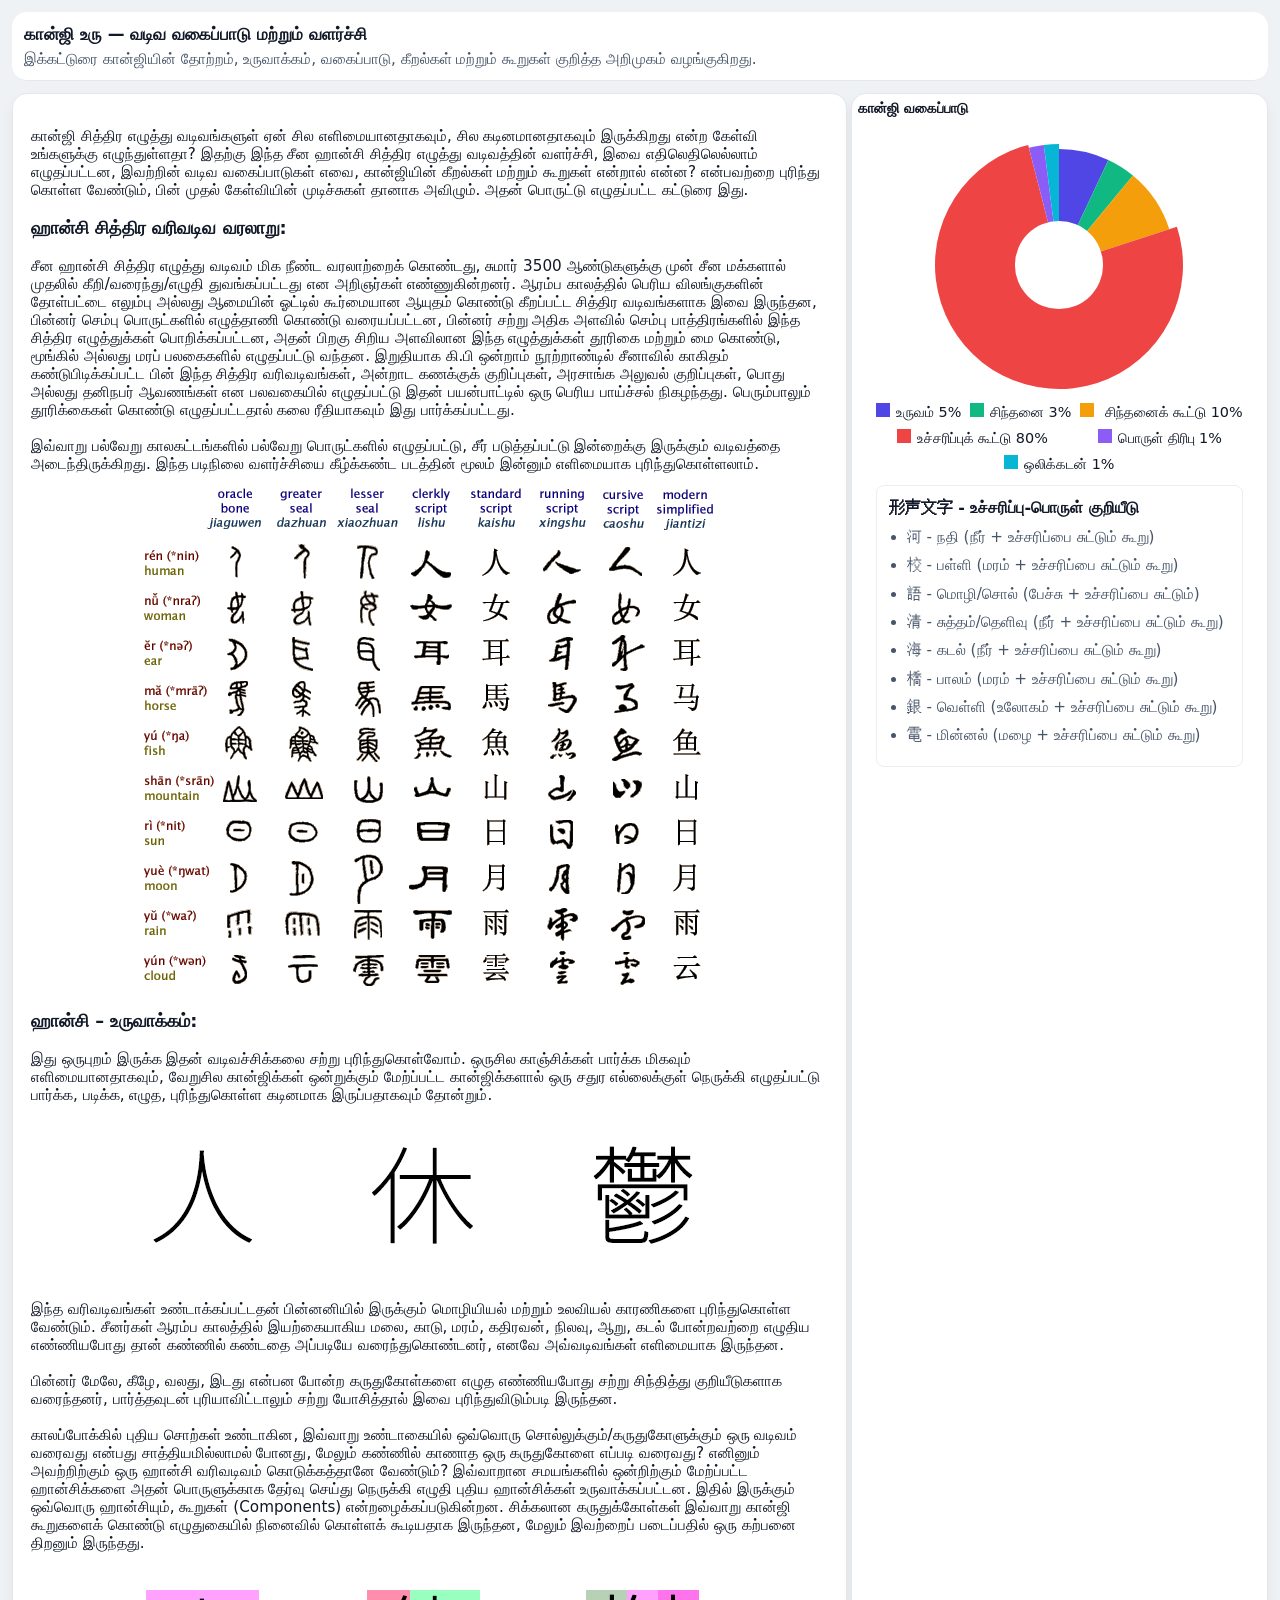
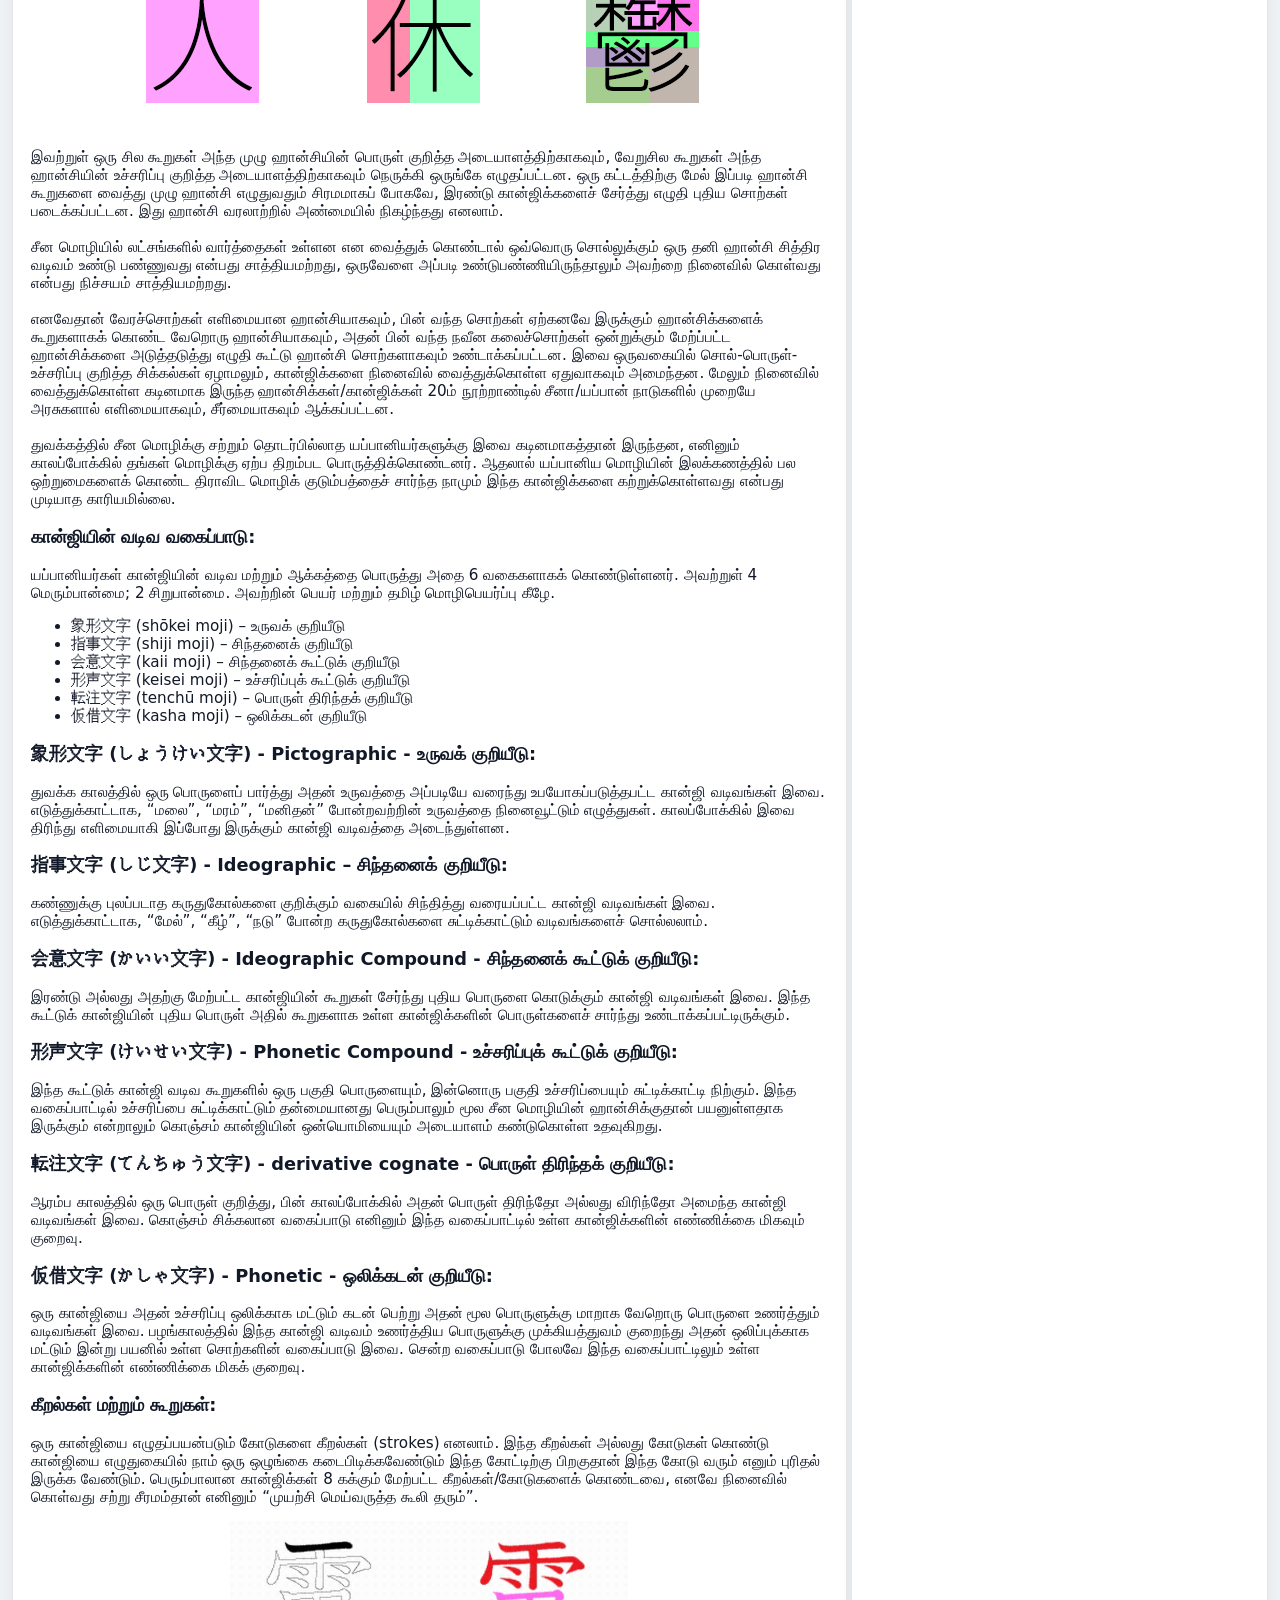
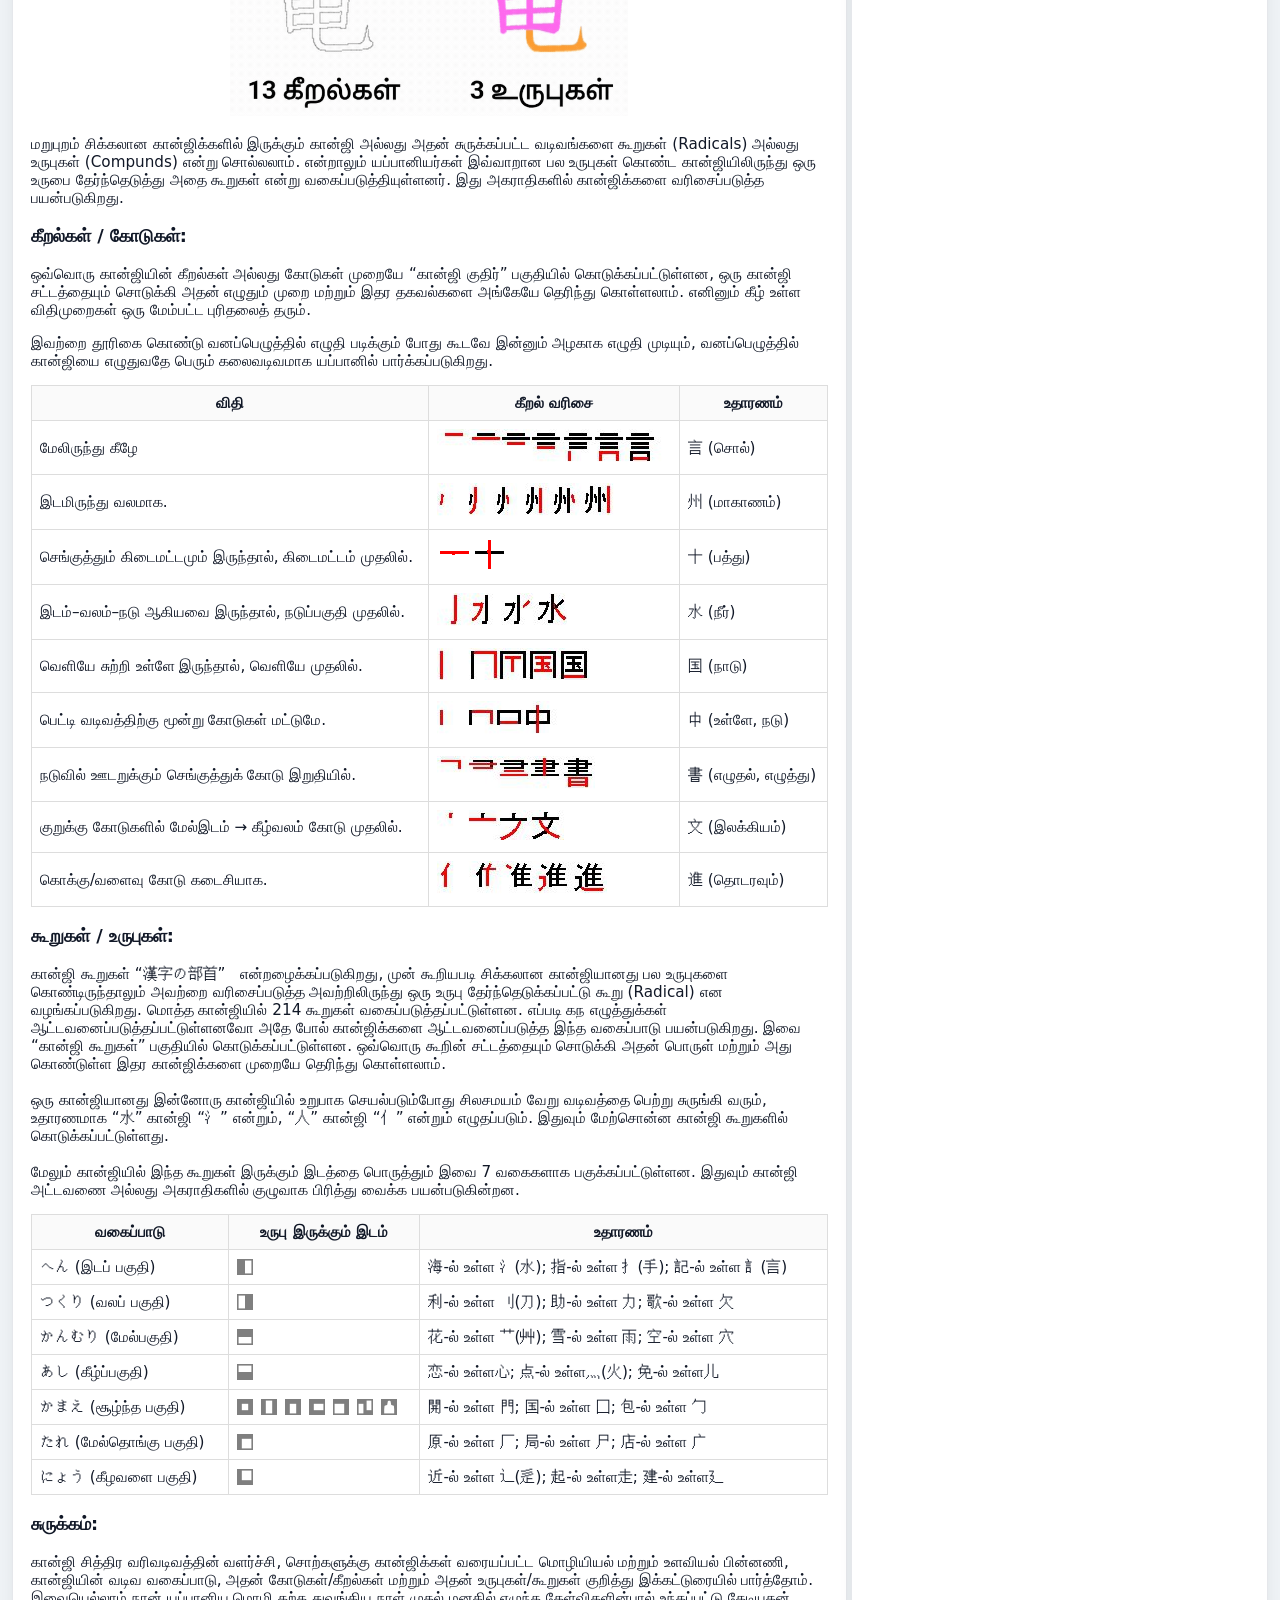
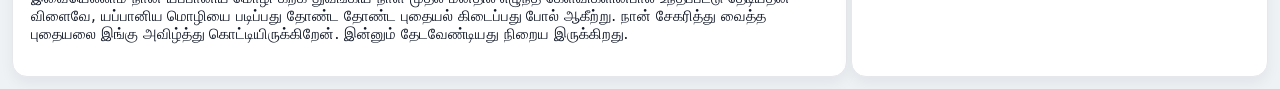
==== commit a997ae2d: "final_corrections" ====
--- a/pages/hanzi.html
+++ b/pages/hanzi.html
@@ -78,7 +78,7 @@
               <p>ஒரு கான்ஜியை எழுதப்பயன்படும் கோடுகளை கீறல்கள் (strokes) எனலாம். இந்த கீறல்கள் அல்லது கோடுகள் கொண்டு கான்ஜியை எழுதுகையில் நாம் ஒரு ஒழுங்கை கடைபிடிக்கவேண்டும் இந்த கோட்டிற்கு பிறகுதான் இந்த கோடு வரும் எனும் புரிதல் இருக்க வேண்டும். பெரும்பாலான கான்ஜிக்கள் 8 கக்கும் மேற்பட்ட கீறல்கள்/கோடுகளைக் கொண்டவை, எனவே நினைவில் கொள்வது சற்று சீரமம்தான் எனினும் “முயற்சி மெய்வருத்த கூலி தரும்”.</p>
 
               <div style="text-align: center; margin:12px 0;">
-                <img src="../assets/doc/denki.gif" alt="hanzi radicals" draggable="false" style="max-width:100%;height:auto;" /><img src="../assets/doc/denki1.png" alt="hanzi radicals" draggable="false" style="max-width:100%;height:auto;" />
+                <img src="../assets/doc/stroke_vs_radicals.gif" alt="hanzi radicals" draggable="false" style="max-width:50%;height:auto;" />
               </div>
 
               <p>மறுபுறம் சிக்கலான கான்ஜிக்களில் இருக்கும் கான்ஜி அல்லது அதன் சுருக்கப்பட்ட வடிவங்களை கூறுகள் (Radicals) அல்லது உருபுகள் (Compunds) என்று சொல்லலாம். என்றாலும் யப்பானியர்கள் இவ்வாறான பல உருபுகள் கொண்ட கான்ஜியிலிருந்து ஒரு உருபை தேர்ந்தெடுத்து அதை கூறுகள் என்று வகைப்படுத்தியுள்ளனர். இது அகராதிகளில் கான்ஜிக்களை வரிசைப்படுத்த பயன்படுகிறது.</p>
@@ -162,22 +162,22 @@
                   <tr>
                     <td style="border:1px solid #ddd;padding:8px;">へん (இடப் பகுதி)</td>
                     <td style="border:1px solid #ddd;padding:8px;"><img src="../assets/doc/radical1-hen.png" alt="radical1-hen" draggable="false" style="display:block;" /></td>
-                    <td style="border:1px solid #ddd;padding:8px;">氵(水) in 海, 扌(手) in 指, 訁(言) in 記</td>
+                    <td style="border:1px solid #ddd;padding:8px;">海-ல் உள்ள 氵(水); 指-ல் உள்ள 扌(手); 記-ல் உள்ள 訁(言)</td>
                   </tr>
                   <tr>
                     <td style="border:1px solid #ddd;padding:8px;">つくり (வலப் பகுதி)</td>
                     <td style="border:1px solid #ddd;padding:8px;"><img src="../assets/doc/radical2-tsukuri.png" alt="radical2-tsukuri" draggable="false" style="display:block;" /></td>
-                    <td style="border:1px solid #ddd;padding:8px;">刂(刀) in 利, 力 in 助, 欠 in 歌</td>
+                    <td style="border:1px solid #ddd;padding:8px;">利-ல் உள்ள 刂(刀); 助-ல் உள்ள 力; 歌-ல் உள்ள 欠</td>
                   </tr>
                   <tr>
                     <td style="border:1px solid #ddd;padding:8px;">かんむり (மேல்பகுதி)</td>
                     <td style="border:1px solid #ddd;padding:8px;"><img src="../assets/doc/radical3-kanmuri.png" alt="radical3-kanmuri" draggable="false" style="display:block;" /></td>
-                    <td style="border:1px solid #ddd;padding:8px;">艹 (艸) in 花, in 雨 in 雪, 穴 in 空</td>
+                    <td style="border:1px solid #ddd;padding:8px;">花-ல் உள்ள 艹(艸); 雪-ல் உள்ள 雨; 空-ல் உள்ள 穴</td>
                   </tr>
                   <tr>
                     <td style="border:1px solid #ddd;padding:8px;">あし (கீழ்ப்பகுதி)</td>
                     <td style="border:1px solid #ddd;padding:8px;"><img src="../assets/doc/radical4-ashi.png" alt="radical4-ashi" draggable="false" style="display:block;" /></td>
-                    <td style="border:1px solid #ddd;padding:8px;">心 in 恋, 灬(火) in 点, 儿 in 免</td>
+                    <td style="border:1px solid #ddd;padding:8px;">恋-ல் உள்ள心; 点-ல் உள்ள灬(火); 免-ல் உள்ள儿</td>
                   </tr>
                   <tr>
                     <td style="border:1px solid #ddd;padding:8px;">かまえ (சூழ்ந்த பகுதி)</td>
@@ -192,17 +192,17 @@
                         <img src="../assets/doc/radical5_7-mongamae.png" alt="radical5_7-mongamae" draggable="false" />
                       </div>
                     </td>
-                    <td style="border:1px solid #ddd;padding:8px;">門 in 開, 囗 in 国, 勹 in 包</td>
+                    <td style="border:1px solid #ddd;padding:8px;">開-ல் உள்ள 門; 国-ல் உள்ள 囗; 包-ல் உள்ள 勹</td>
                   </tr>
                   <tr>
                     <td style="border:1px solid #ddd;padding:8px;">たれ (மேல்தொங்கு பகுதி)</td>
                     <td style="border:1px solid #ddd;padding:8px;"><img src="../assets/doc/radical6-tare.png" alt="radical6-tare" draggable="false" style="display:block;" /></td>
-                    <td style="border:1px solid #ddd;padding:8px;">厂 in 原, 尸 in 局, 广 in 店</td>
+                    <td style="border:1px solid #ddd;padding:8px;">原-ல் உள்ள 厂; 局-ல் உள்ள 尸; 店-ல் உள்ள 广</td>
                   </tr>
                   <tr>
                     <td style="border:1px solid #ddd;padding:8px;">にょう (கீழவளை பகுதி)</td>
                     <td style="border:1px solid #ddd;padding:8px;"><img src="../assets/doc/radical7-nyou.png" alt="radical7-nyou" draggable="false" style="display:block;" /></td>
-                    <td style="border:1px solid #ddd;padding:8px;">⻌(辵) in 近, 走 in 起, 廴 in 建</td>
+                    <td style="border:1px solid #ddd;padding:8px;">近-ல் உள்ள ⻌(辵); 起-ல் உள்ள走; 建-ல் உள்ள廴</td>
                   </tr>
                 </tbody>
               </table>
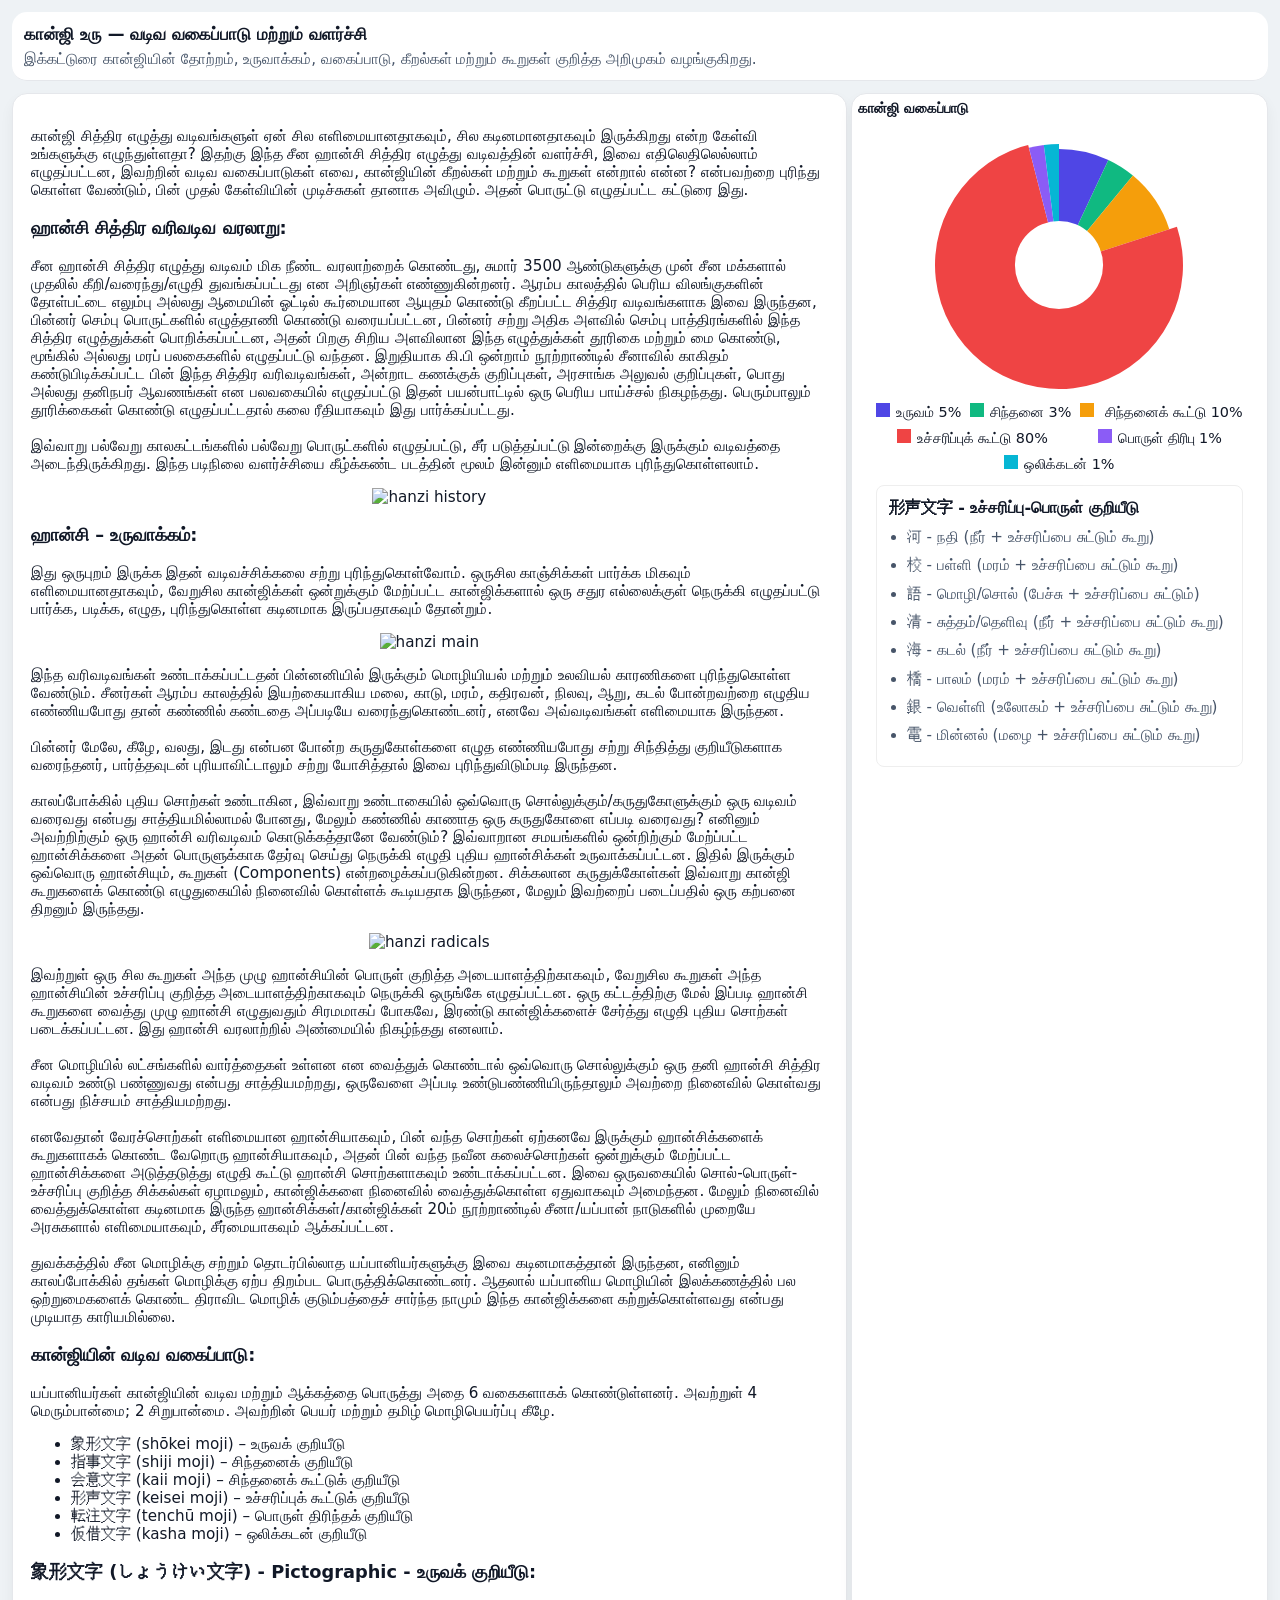
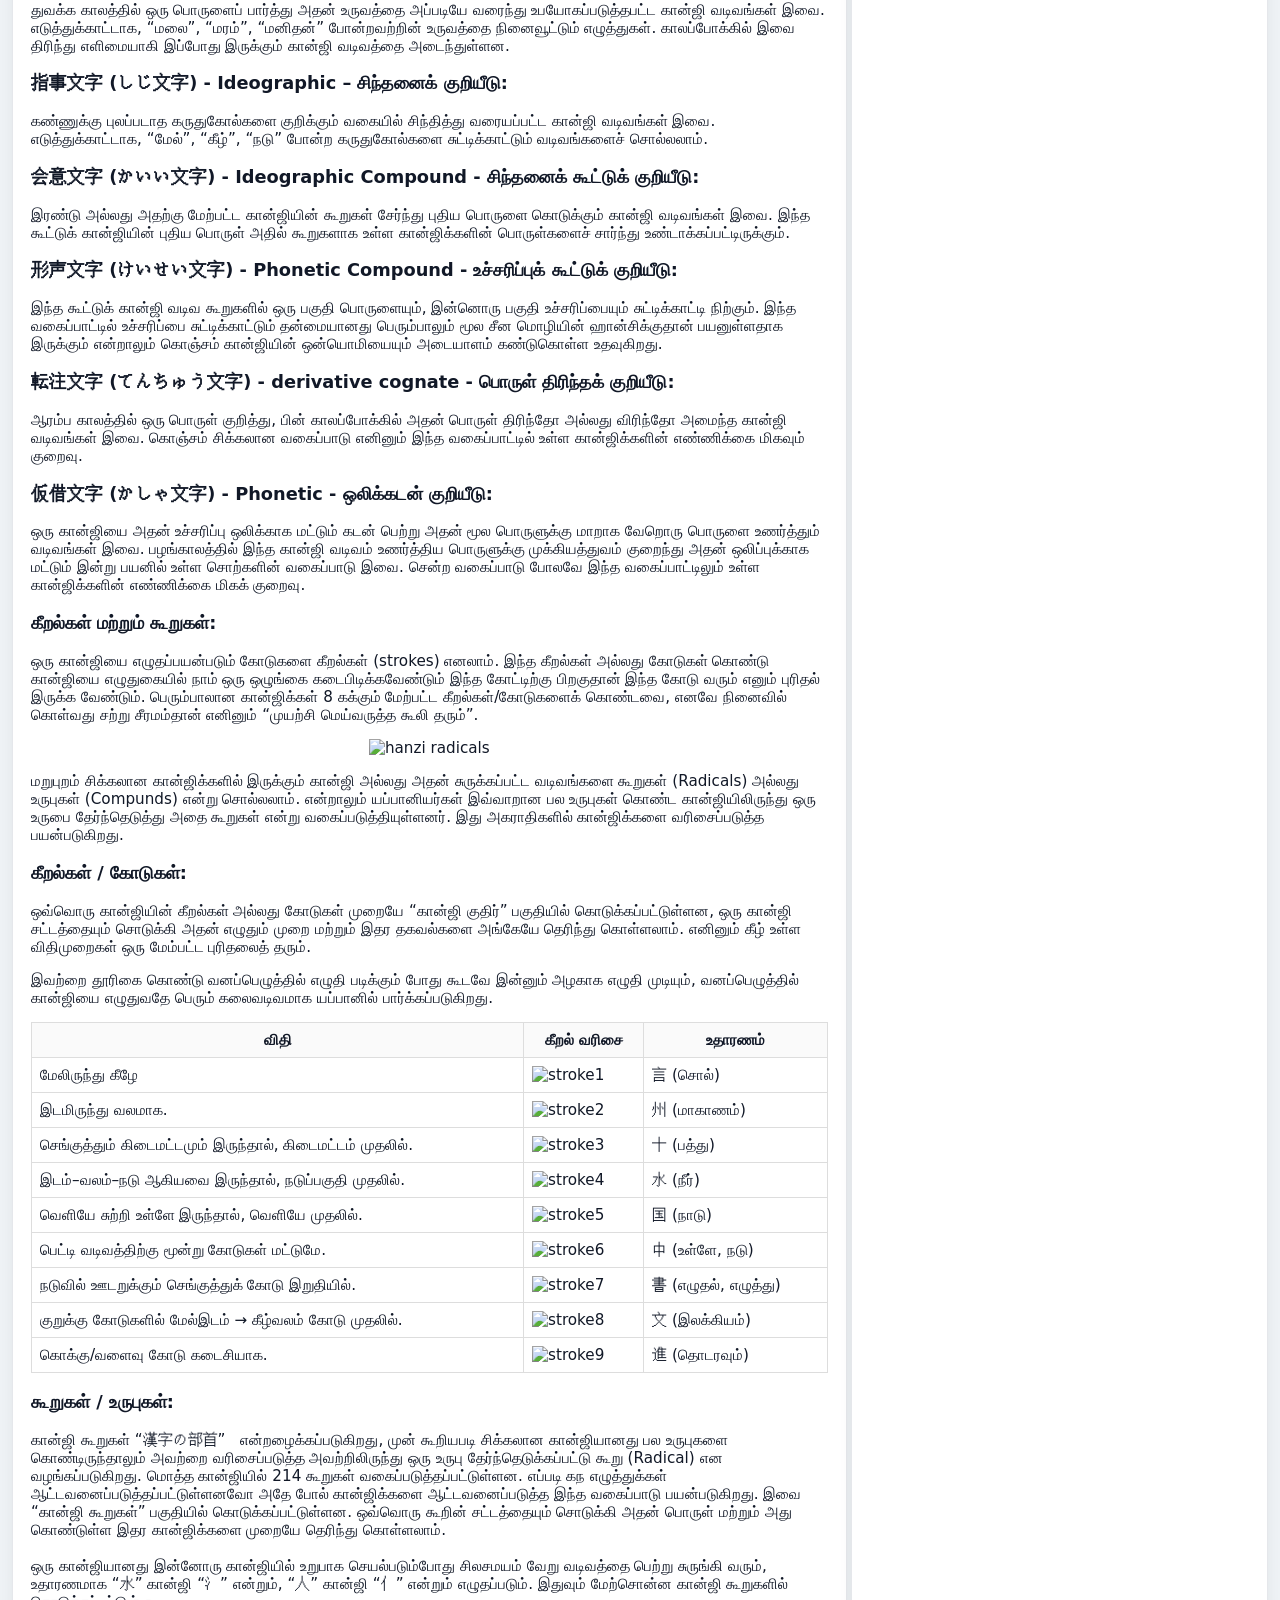
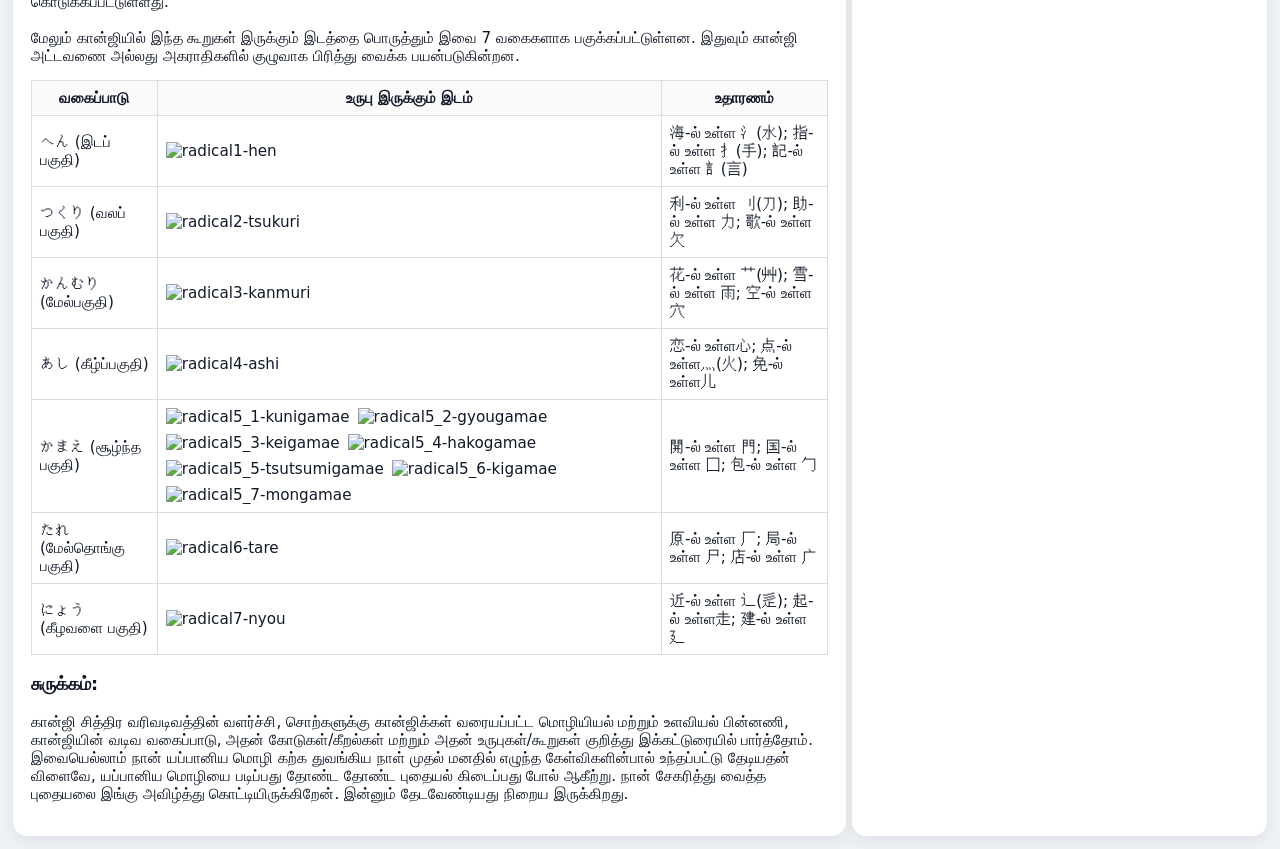
==== commit b33d4d8a: "img_path_correction" ====
--- a/pages/hanzi.html
+++ b/pages/hanzi.html
@@ -28,21 +28,21 @@
             இவ்வாறு பல்வேறு காலகட்டங்களில் பல்வேறு பொருட்களில் எழுதப்பட்டு, சீர் படுத்தப்பட்டு இன்றைக்கு இருக்கும் வடிவத்தை அடைந்திருக்கிறது. இந்த படிநிலை வளர்ச்சியை கீழ்க்கண்ட படத்தின் மூலம் இன்னும் எளிமையாக புரிந்துகொள்ளலாம்.</p>
 
               <div style="text-align: center; margin:12px 0;">
-                <img src="../assets/doc/hanzi.gif" alt="hanzi history" draggable="false" style="max-width:100%;height:auto;" />
+                <img src="./assets/doc/hanzi.gif" alt="hanzi history" draggable="false" style="max-width:100%;height:auto;" />
               </div>
 
               <h3>ஹான்சி – உருவாக்கம்:</h3>
               <p>இது ஒருபுறம் இருக்க இதன் வடிவச்சிக்கலை சற்று புரிந்துகொள்வோம். ஒருசில காஞ்சிக்கள் பார்க்க மிகவும் எளிமையானதாகவும், வேறுசில கான்ஜிக்கள் ஒன்றுக்கும் மேற்ப்பட்ட கான்ஜிக்களால் ஒரு சதுர எல்லைக்குள் நெருக்கி எழுதப்பட்டு பார்க்க, படிக்க, எழுத, புரிந்துகொள்ள கடினமாக இருப்பதாகவும் தோன்றும்.</p>
 
               <div style="text-align: center; margin:12px 0;">
-                <img src="../assets/doc/hanzi-main.png" alt="hanzi main" draggable="false" style="max-width:100%;height:auto;" />
+                <img src="./assets/doc/hanzi-main.png" alt="hanzi main" draggable="false" style="max-width:100%;height:auto;" />
               </div>
 <p>இந்த வரிவடிவங்கள் உண்டாக்கப்பட்டதன் பின்னனியில் இருக்கும் மொழியியல் மற்றும் உலவியல் காரணிகளை புரிந்துகொள்ள வேண்டும். சீனர்கள் ஆரம்ப காலத்தில் இயற்கையாகிய மலை, காடு, மரம், கதிரவன், நிலவு, ஆறு, கடல் போன்றவற்றை எழுதிய எண்ணியபோது தான் கண்ணில் கண்டதை அப்படியே வரைந்துகொண்டனர், எனவே அவ்வடிவங்கள் எளிமையாக இருந்தன.<br><br>
 பின்னர் மேலே, கீழே, வலது, இடது என்பன போன்ற கருதுகோள்களை எழுத எண்ணியபோது சற்று சிந்தித்து குறியீடுகளாக வரைந்தனர், பார்த்தவுடன் புரியாவிட்டாலும் சற்று யோசித்தால் இவை புரிந்துவிடும்படி இருந்தன.<br><br>
 காலப்போக்கில் புதிய சொற்கள் உண்டாகின, இவ்வாறு உண்டாகையில் ஒவ்வொரு சொல்லுக்கும்/கருதுகோளுக்கும் ஒரு வடிவம் வரைவது என்பது சாத்தியமில்லாமல் போனது, மேலும் கண்ணில் காணாத ஒரு கருதுகோளை எப்படி வரைவது? எனினும் அவற்றிற்கும் ஒரு ஹான்சி வரிவடிவம் கொடுக்கத்தானே வேண்டும்? இவ்வாறான சமயங்களில் ஒன்றிற்கும் மேற்ப்பட்ட ஹான்சிக்களை அதன் பொருளுக்காக தேர்வு செய்து நெருக்கி எழுதி புதிய ஹான்சிக்கள் உருவாக்கப்பட்டன. இதில் இருக்கும் ஒவ்வொரு ஹான்சியும், கூறுகள் (Components) என்றழைக்கப்படுகின்றன. சிக்கலான கருதுக்கோள்கள் இவ்வாறு கான்ஜி கூறுகளைக் கொண்டு எழுதுகையில் நினைவில் கொள்ளக் கூடியதாக இருந்தன, மேலும் இவற்றைப் படைப்பதில் ஒரு கற்பனை திறனும் இருந்தது.</p>
 
               <div style="text-align: center; margin:12px 0;">
-                <img src="../assets/doc/hanzi-main2.png" alt="hanzi radicals" draggable="false" style="max-width:100%;height:auto;" />
+                <img src="./assets/doc/hanzi-main2.png" alt="hanzi radicals" draggable="false" style="max-width:100%;height:auto;" />
               </div>
 
 <p>இவற்றுள் ஒரு சில கூறுகள் அந்த முழு ஹான்சியின் பொருள் குறித்த அடையாளத்திற்காகவும், வேறுசில கூறுகள் அந்த ஹான்சியின் உச்சரிப்பு குறித்த அடையாளத்திற்காகவும் நெருக்கி ஒருங்கே எழுதப்பட்டன. ஒரு கட்டத்திற்கு மேல் இப்படி ஹான்சி கூறுகளை வைத்து முழு ஹான்சி எழுதுவதும் சிரமமாகப் போகவே, இரண்டு கான்ஜிக்களைச் சேர்த்து எழுதி புதிய சொற்கள் படைக்கப்பட்டன. இது ஹான்சி வரலாற்றில் அண்மையில் நிகழ்ந்தது எனலாம்.<br><br>
@@ -78,7 +78,7 @@
               <p>ஒரு கான்ஜியை எழுதப்பயன்படும் கோடுகளை கீறல்கள் (strokes) எனலாம். இந்த கீறல்கள் அல்லது கோடுகள் கொண்டு கான்ஜியை எழுதுகையில் நாம் ஒரு ஒழுங்கை கடைபிடிக்கவேண்டும் இந்த கோட்டிற்கு பிறகுதான் இந்த கோடு வரும் எனும் புரிதல் இருக்க வேண்டும். பெரும்பாலான கான்ஜிக்கள் 8 கக்கும் மேற்பட்ட கீறல்கள்/கோடுகளைக் கொண்டவை, எனவே நினைவில் கொள்வது சற்று சீரமம்தான் எனினும் “முயற்சி மெய்வருத்த கூலி தரும்”.</p>
 
               <div style="text-align: center; margin:12px 0;">
-                <img src="../assets/doc/stroke_vs_radicals.gif" alt="hanzi radicals" draggable="false" style="max-width:50%;height:auto;" />
+                <img src="./assets/doc/stroke_vs_radicals.gif" alt="hanzi radicals" draggable="false" style="max-width:50%;height:auto;" />
               </div>
 
               <p>மறுபுறம் சிக்கலான கான்ஜிக்களில் இருக்கும் கான்ஜி அல்லது அதன் சுருக்கப்பட்ட வடிவங்களை கூறுகள் (Radicals) அல்லது உருபுகள் (Compunds) என்று சொல்லலாம். என்றாலும் யப்பானியர்கள் இவ்வாறான பல உருபுகள் கொண்ட கான்ஜியிலிருந்து ஒரு உருபை தேர்ந்தெடுத்து அதை கூறுகள் என்று வகைப்படுத்தியுள்ளனர். இது அகராதிகளில் கான்ஜிக்களை வரிசைப்படுத்த பயன்படுகிறது.</p>
@@ -98,47 +98,47 @@
                 <tbody>
                   <tr>
                     <td style="border:1px solid #ddd;padding:8px;">மேலிருந்து கீழே</td>
-                    <td style="border:1px solid #ddd;padding:8px;"><img src="../assets/doc/stroke1.jpg" alt="stroke1" draggable="false" style="max-width:100%;height:auto;" /></td>
+                    <td style="border:1px solid #ddd;padding:8px;"><img src="./assets/doc/stroke1.jpg" alt="stroke1" draggable="false" style="max-width:100%;height:auto;" /></td>
                     <td style="border:1px solid #ddd;padding:8px;">言 (சொல்)</td>
                   </tr>
                   <tr>
                     <td style="border:1px solid #ddd;padding:8px;">இடமிருந்து வலமாக.</td>
-                    <td style="border:1px solid #ddd;padding:8px;"><img src="../assets/doc/stroke2.jpg" alt="stroke2" draggable="false" style="max-width:100%;height:auto;" /></td>
+                    <td style="border:1px solid #ddd;padding:8px;"><img src="./assets/doc/stroke2.jpg" alt="stroke2" draggable="false" style="max-width:100%;height:auto;" /></td>
                     <td style="border:1px solid #ddd;padding:8px;">州 (மாகாணம்)</td>
                   </tr>
                   <tr>
                     <td style="border:1px solid #ddd;padding:8px;">செங்குத்தும் கிடைமட்டமும் இருந்தால், கிடைமட்டம் முதலில்.</td>
-                    <td style="border:1px solid #ddd;padding:8px;"><img src="../assets/doc/stroke3.gif" alt="stroke3" draggable="false" style="max-width:100%;height:auto;" /></td>
+                    <td style="border:1px solid #ddd;padding:8px;"><img src="./assets/doc/stroke3.gif" alt="stroke3" draggable="false" style="max-width:100%;height:auto;" /></td>
                     <td style="border:1px solid #ddd;padding:8px;">十 (பத்து)</td>
                   </tr>
                   <tr>
                     <td style="border:1px solid #ddd;padding:8px;">இடம்–வலம்–நடு ஆகியவை இருந்தால், நடுப்பகுதி முதலில்.</td>
-                    <td style="border:1px solid #ddd;padding:8px;"><img src="../assets/doc/stroke4.jpg" alt="stroke4" draggable="false" style="max-width:100%;height:auto;" /></td>
+                    <td style="border:1px solid #ddd;padding:8px;"><img src="./assets/doc/stroke4.jpg" alt="stroke4" draggable="false" style="max-width:100%;height:auto;" /></td>
                     <td style="border:1px solid #ddd;padding:8px;">水 (நீர்)</td>
                   </tr>
                   <tr>
                     <td style="border:1px solid #ddd;padding:8px;">வெளியே சுற்றி உள்ளே இருந்தால், வெளியே முதலில்.</td>
-                    <td style="border:1px solid #ddd;padding:8px;"><img src="../assets/doc/stroke5.jpg" alt="stroke5" draggable="false" style="max-width:100%;height:auto;" /></td>
+                    <td style="border:1px solid #ddd;padding:8px;"><img src="./assets/doc/stroke5.jpg" alt="stroke5" draggable="false" style="max-width:100%;height:auto;" /></td>
                     <td style="border:1px solid #ddd;padding:8px;">国 (நாடு)</td>
                   </tr>
                   <tr>
                     <td style="border:1px solid #ddd;padding:8px;">பெட்டி வடிவத்திற்கு மூன்று கோடுகள் மட்டுமே.</td>
-                    <td style="border:1px solid #ddd;padding:8px;"><img src="../assets/doc/stroke6.jpg" alt="stroke6" draggable="false" style="max-width:100%;height:auto;" /></td>
+                    <td style="border:1px solid #ddd;padding:8px;"><img src="./assets/doc/stroke6.jpg" alt="stroke6" draggable="false" style="max-width:100%;height:auto;" /></td>
                     <td style="border:1px solid #ddd;padding:8px;">中 (உள்ளே, நடு)</td>
                   </tr>
                   <tr>
                     <td style="border:1px solid #ddd;padding:8px;">நடுவில் ஊடறுக்கும் செங்குத்துக் கோடு இறுதியில்.</td>
-                    <td style="border:1px solid #ddd;padding:8px;"><img src="../assets/doc/stroke7.jpg" alt="stroke7" draggable="false" style="max-width:100%;height:auto;" /></td>
+                    <td style="border:1px solid #ddd;padding:8px;"><img src="./assets/doc/stroke7.jpg" alt="stroke7" draggable="false" style="max-width:100%;height:auto;" /></td>
                     <td style="border:1px solid #ddd;padding:8px;">書 (எழுதல், எழுத்து)</td>
                   </tr>
                   <tr>
                     <td style="border:1px solid #ddd;padding:8px;">குறுக்கு கோடுகளில் மேல்இடம் → கீழ்வலம் கோடு முதலில்.</td>
-                    <td style="border:1px solid #ddd;padding:8px;"><img src="../assets/doc/stroke8.jpg" alt="stroke8" draggable="false" style="max-width:100%;height:auto;" /></td>
+                    <td style="border:1px solid #ddd;padding:8px;"><img src="./assets/doc/stroke8.jpg" alt="stroke8" draggable="false" style="max-width:100%;height:auto;" /></td>
                     <td style="border:1px solid #ddd;padding:8px;">文 (இலக்கியம்)</td>
                   </tr>
                   <tr>
                     <td style="border:1px solid #ddd;padding:8px;">கொக்கு/வளைவு கோடு கடைசியாக.</td>
-                    <td style="border:1px solid #ddd;padding:8px;"><img src="../assets/doc/stroke9.jpg" alt="stroke9" draggable="false" style="max-width:100%;height:auto;" /></td>
+                    <td style="border:1px solid #ddd;padding:8px;"><img src="./assets/doc/stroke9.jpg" alt="stroke9" draggable="false" style="max-width:100%;height:auto;" /></td>
                     <td style="border:1px solid #ddd;padding:8px;">進 (தொடரவும்)</td>
                   </tr>
                 </tbody>
@@ -161,47 +161,47 @@
                 <tbody>
                   <tr>
                     <td style="border:1px solid #ddd;padding:8px;">へん (இடப் பகுதி)</td>
-                    <td style="border:1px solid #ddd;padding:8px;"><img src="../assets/doc/radical1-hen.png" alt="radical1-hen" draggable="false" style="display:block;" /></td>
+                    <td style="border:1px solid #ddd;padding:8px;"><img src="./assets/doc/radical1-hen.png" alt="radical1-hen" draggable="false" style="display:block;" /></td>
                     <td style="border:1px solid #ddd;padding:8px;">海-ல் உள்ள 氵(水); 指-ல் உள்ள 扌(手); 記-ல் உள்ள 訁(言)</td>
                   </tr>
                   <tr>
                     <td style="border:1px solid #ddd;padding:8px;">つくり (வலப் பகுதி)</td>
-                    <td style="border:1px solid #ddd;padding:8px;"><img src="../assets/doc/radical2-tsukuri.png" alt="radical2-tsukuri" draggable="false" style="display:block;" /></td>
+                    <td style="border:1px solid #ddd;padding:8px;"><img src="./assets/doc/radical2-tsukuri.png" alt="radical2-tsukuri" draggable="false" style="display:block;" /></td>
                     <td style="border:1px solid #ddd;padding:8px;">利-ல் உள்ள 刂(刀); 助-ல் உள்ள 力; 歌-ல் உள்ள 欠</td>
                   </tr>
                   <tr>
                     <td style="border:1px solid #ddd;padding:8px;">かんむり (மேல்பகுதி)</td>
-                    <td style="border:1px solid #ddd;padding:8px;"><img src="../assets/doc/radical3-kanmuri.png" alt="radical3-kanmuri" draggable="false" style="display:block;" /></td>
+                    <td style="border:1px solid #ddd;padding:8px;"><img src="./assets/doc/radical3-kanmuri.png" alt="radical3-kanmuri" draggable="false" style="display:block;" /></td>
                     <td style="border:1px solid #ddd;padding:8px;">花-ல் உள்ள 艹(艸); 雪-ல் உள்ள 雨; 空-ல் உள்ள 穴</td>
                   </tr>
                   <tr>
                     <td style="border:1px solid #ddd;padding:8px;">あし (கீழ்ப்பகுதி)</td>
-                    <td style="border:1px solid #ddd;padding:8px;"><img src="../assets/doc/radical4-ashi.png" alt="radical4-ashi" draggable="false" style="display:block;" /></td>
+                    <td style="border:1px solid #ddd;padding:8px;"><img src="./assets/doc/radical4-ashi.png" alt="radical4-ashi" draggable="false" style="display:block;" /></td>
                     <td style="border:1px solid #ddd;padding:8px;">恋-ல் உள்ள心; 点-ல் உள்ள灬(火); 免-ல் உள்ள儿</td>
                   </tr>
                   <tr>
                     <td style="border:1px solid #ddd;padding:8px;">かまえ (சூழ்ந்த பகுதி)</td>
                     <td style="border:1px solid #ddd;padding:8px;">
                       <div style="display:flex;flex-wrap:wrap;gap:8px;">
-                        <img src="../assets/doc/radical5_1-kunigamae.png" alt="radical5_1-kunigamae" draggable="false" />
-                        <img src="../assets/doc/radical5_2-gyougamae.png" alt="radical5_2-gyougamae" draggable="false" />
-                        <img src="../assets/doc/radical5_3-keigamae.png" alt="radical5_3-keigamae" draggable="false" />
-                        <img src="../assets/doc/radical5_4-hakogamae.png" alt="radical5_4-hakogamae" draggable="false" />
-                        <img src="../assets/doc/radical5_5-tsutsumigamae.png" alt="radical5_5-tsutsumigamae" draggable="false" />
-                        <img src="../assets/doc/radical5_6-kigamae.png" alt="radical5_6-kigamae" draggable="false" />
-                        <img src="../assets/doc/radical5_7-mongamae.png" alt="radical5_7-mongamae" draggable="false" />
+                        <img src="./assets/doc/radical5_1-kunigamae.png" alt="radical5_1-kunigamae" draggable="false" />
+                        <img src="./assets/doc/radical5_2-gyougamae.png" alt="radical5_2-gyougamae" draggable="false" />
+                        <img src="./assets/doc/radical5_3-keigamae.png" alt="radical5_3-keigamae" draggable="false" />
+                        <img src="./assets/doc/radical5_4-hakogamae.png" alt="radical5_4-hakogamae" draggable="false" />
+                        <img src="./assets/doc/radical5_5-tsutsumigamae.png" alt="radical5_5-tsutsumigamae" draggable="false" />
+                        <img src="./assets/doc/radical5_6-kigamae.png" alt="radical5_6-kigamae" draggable="false" />
+                        <img src="./assets/doc/radical5_7-mongamae.png" alt="radical5_7-mongamae" draggable="false" />
                       </div>
                     </td>
                     <td style="border:1px solid #ddd;padding:8px;">開-ல் உள்ள 門; 国-ல் உள்ள 囗; 包-ல் உள்ள 勹</td>
                   </tr>
                   <tr>
                     <td style="border:1px solid #ddd;padding:8px;">たれ (மேல்தொங்கு பகுதி)</td>
-                    <td style="border:1px solid #ddd;padding:8px;"><img src="../assets/doc/radical6-tare.png" alt="radical6-tare" draggable="false" style="display:block;" /></td>
+                    <td style="border:1px solid #ddd;padding:8px;"><img src="./assets/doc/radical6-tare.png" alt="radical6-tare" draggable="false" style="display:block;" /></td>
                     <td style="border:1px solid #ddd;padding:8px;">原-ல் உள்ள 厂; 局-ல் உள்ள 尸; 店-ல் உள்ள 广</td>
                   </tr>
                   <tr>
                     <td style="border:1px solid #ddd;padding:8px;">にょう (கீழவளை பகுதி)</td>
-                    <td style="border:1px solid #ddd;padding:8px;"><img src="../assets/doc/radical7-nyou.png" alt="radical7-nyou" draggable="false" style="display:block;" /></td>
+                    <td style="border:1px solid #ddd;padding:8px;"><img src="./assets/doc/radical7-nyou.png" alt="radical7-nyou" draggable="false" style="display:block;" /></td>
                     <td style="border:1px solid #ddd;padding:8px;">近-ல் உள்ள ⻌(辵); 起-ல் உள்ள走; 建-ல் உள்ள廴</td>
                   </tr>
                 </tbody>
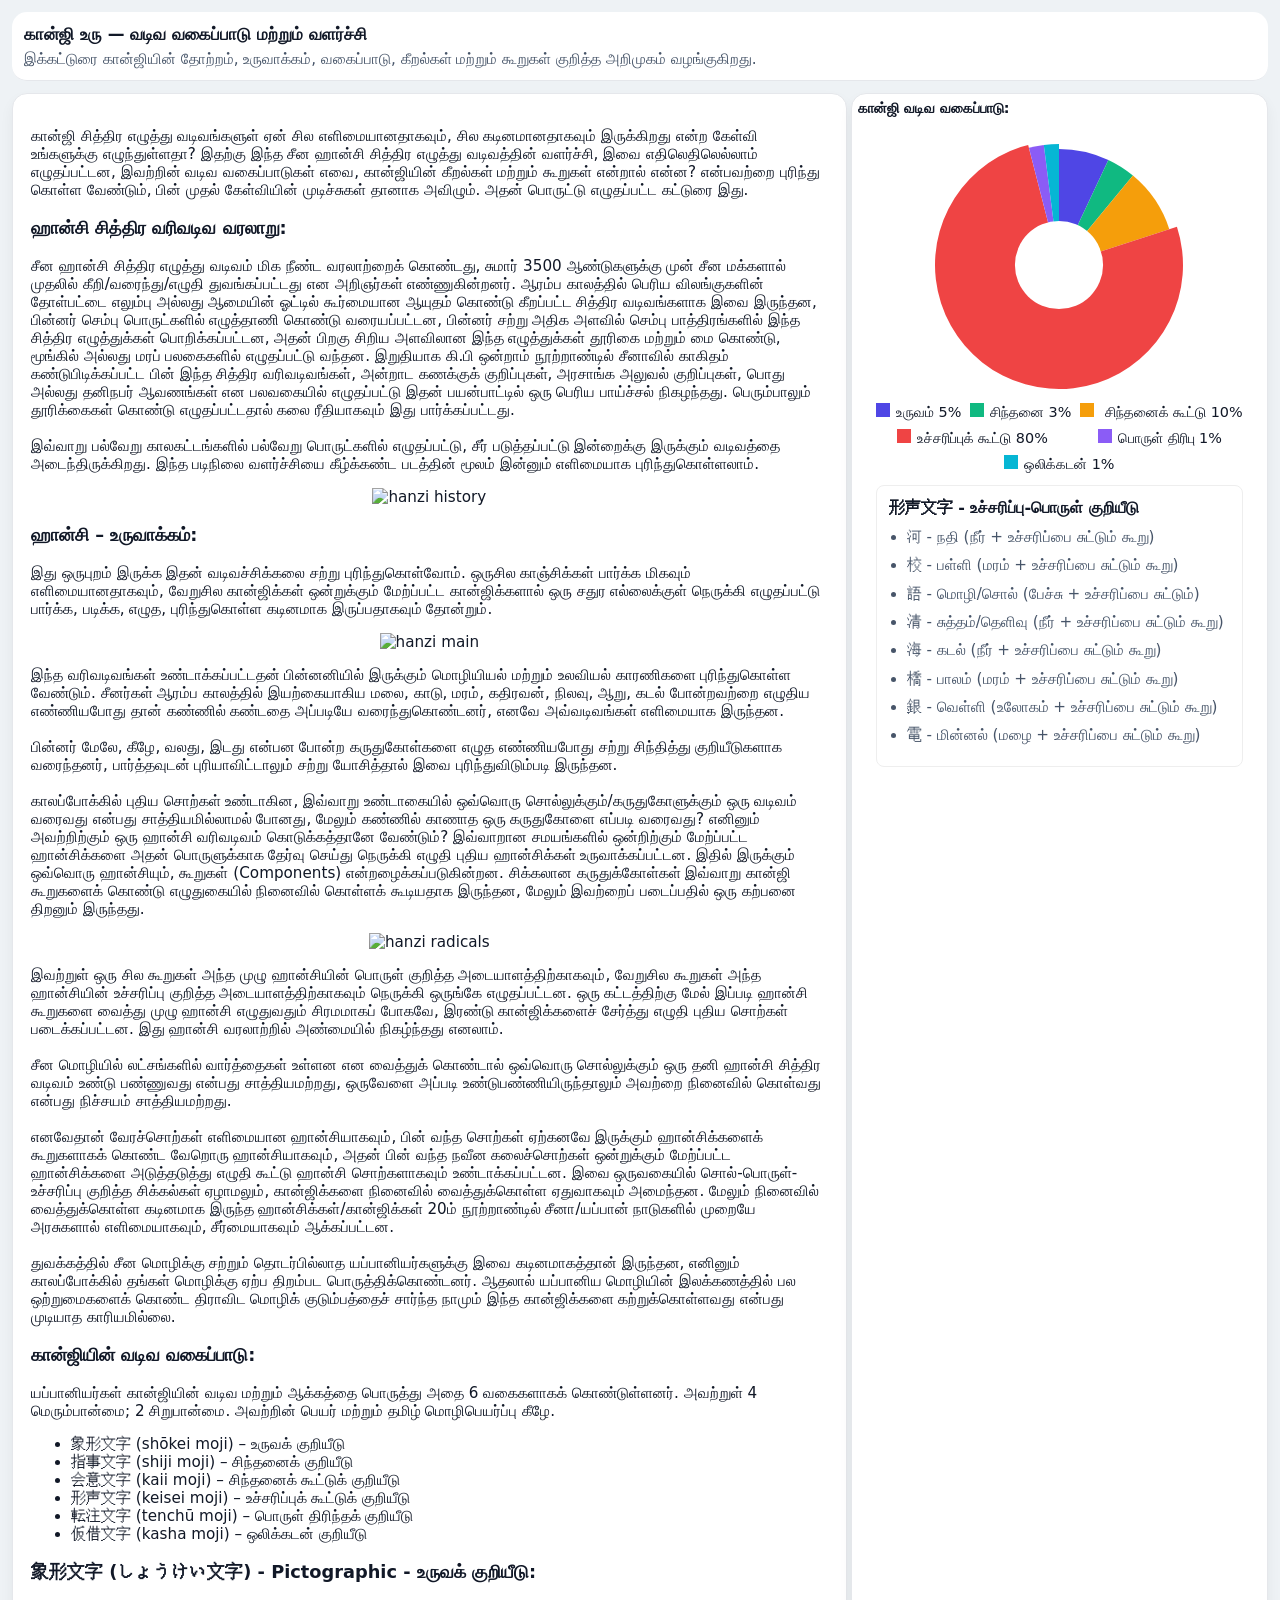
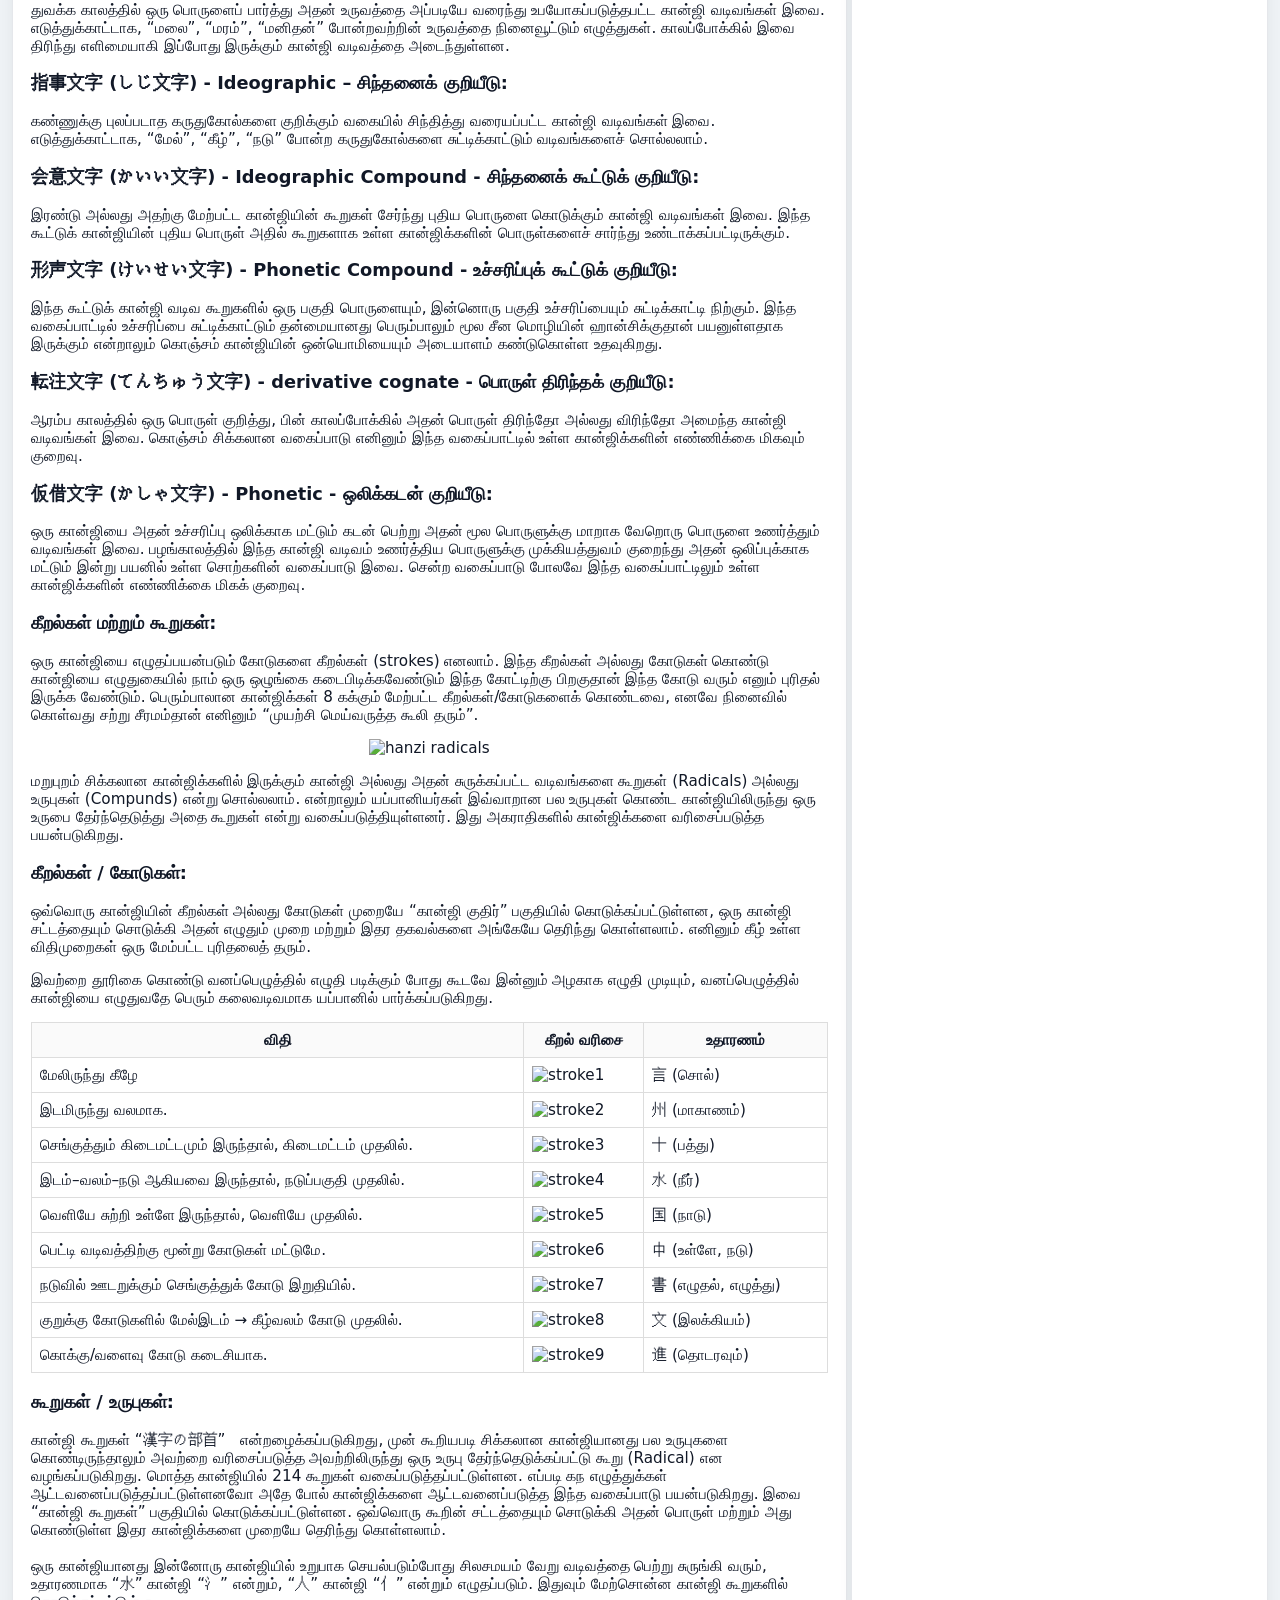
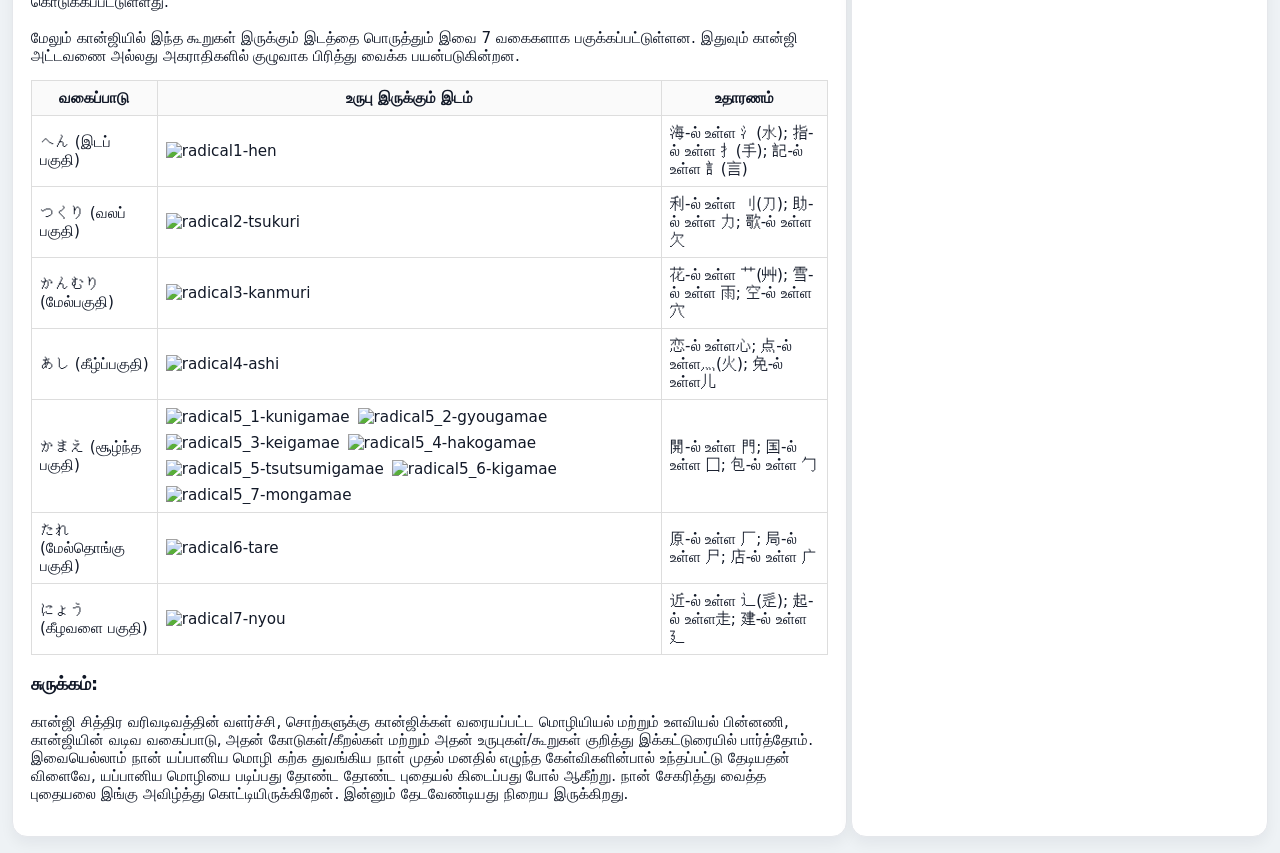
==== commit 58dafdf7: "corrections" ====
--- a/pages/hanzi.html
+++ b/pages/hanzi.html
@@ -215,7 +215,7 @@
 
         <div class="panel panel-explanation" style="min-height:0;display:flex;flex-direction:column;overflow:visible;">
           <div class="panel-header">
-            <h2 class="panel-title">கான்ஜி வகைப்பாடு</h2>
+            <h2 class="panel-title">கான்ஜி வடிவ வகைப்பாடு:</h2>
           </div>
           <div id="referencePanel" style="padding:12px;display:grid;grid-template-columns:1fr;gap:10px;min-height:0;overflow-y:auto;">
             <div style="padding:6px;">
--- a/style.css
+++ b/style.css
@@ -4,9 +4,16 @@
   background: #eef2f5;
   color: #111827;
   font-size: 16px;
-  --main-panel-font-size: 1rem;
+  --main-panel-font-size: 0.90rem;
   --sidebar-panel-font-size: 0.95rem;
   --sidebar-paragraph-font-size: 0.85rem;
+  --sidebar-min-width: 100px;
+  --sidebar-max-width: 200px;
+  --sidebar-gap: clamp(14px, 1vw, 18px);
+  --sidebar-padding-vertical: clamp(14px, 1.2vw, 16px);
+  --sidebar-padding-horizontal: clamp(12px, 1vw, 14px);
+  --content-padding-vertical: clamp(10px, 1.2vw, 14px);
+  --content-padding-horizontal: clamp(10px, 1vw, 14px);
 }
 
 * {
@@ -29,17 +36,17 @@
 
 .app-container {
   display: grid;
-  grid-template-columns: 220px 1fr;
+  grid-template-columns: minmax(var(--sidebar-min-width), var(--sidebar-max-width)) 1fr;
   min-height: 100vh;
 }
 
 .sidebar {
   background: #2c3d63;
   color: #f8fafc;
-  padding: 16px 14px;
-  display: flex;
-  flex-direction: column;
-  gap: 18px;
+  padding: var(--sidebar-padding-vertical) var(--sidebar-padding-horizontal);
+  display: flex;
+  flex-direction: column;
+  gap: var(--sidebar-gap);
 }
 
 .brand {
@@ -59,12 +66,13 @@
   border: none;
   width: 100%;
   text-align: left;
-  padding: 14px 16px;
+  padding: clamp(11px, 1vw, 14px) clamp(12px, 1vw, 16px);
   border-radius: 14px;
   background: transparent;
   color: inherit;
   cursor: pointer;
   transition: background 0.2s ease, color 0.2s ease;
+  font-size: clamp(0.95rem, 0.98vw, 1rem);
 }
 
 .nav-item:hover,
@@ -74,7 +82,7 @@
 }
 
 .main-content {
-  padding: 12px 14px;
+  padding: var(--content-padding-vertical) var(--content-padding-horizontal);
   display: flex;
   flex-direction: column;
   gap: 10px;
@@ -85,7 +93,7 @@
    ensure scrolling happens inside the module area, not the document. */
 .main-content {
   height: 100vh;
-  overflow: hidden;
+  overflow: auto;
 }
 
 /* Adjustable toolbar height -- tweak if your header is taller. */
@@ -104,12 +112,12 @@
   display: flex;
   justify-content: space-between;
   align-items: center;
-  gap: 16px;
+  gap: clamp(12px, 1.2vw, 16px);
 }
 
 .module-toolbar h1 {
   margin: 0;
-  font-size: clamp(1.1rem, 2vw, 1.5rem);
+  font-size: clamp(1.05rem, 1.8vw, 1.45rem);
 }
 
 .module-content {
@@ -168,13 +176,13 @@
 .panel-title {
   margin: 0;
   font-weight: 700;
-  font-size: 1rem;
+  font-size: clamp(0.98rem, 1.2vw, 1.1rem);
 }
 
 .script-toggle,
 .sound-type-tabs {
   display: flex;
-  gap: 10px;
+  gap: clamp(8px, 0.8vw, 10px);
   flex-wrap: wrap;
 }
 
@@ -184,10 +192,11 @@
   border: 1px solid #d1d5db;
   background: #ffffff;
   color: #111827;
-  padding: 8px 12px;
+  padding: clamp(7px, 0.8vw, 10px) clamp(10px, 1vw, 12px);
   border-radius: 999px;
   cursor: pointer;
   transition: all 0.2s ease;
+  font-size: clamp(0.83rem, 0.9vw, 0.95rem);
 }
 
 .toggle-button.active,
@@ -195,6 +204,7 @@
   background: #2563eb;
   color: #ffffff;
   border-color: #2563eb;
+  font-size: clamp(0.85rem, 0.95vw, 1rem);
 }
 
 .toggle-button:hover,
@@ -208,17 +218,22 @@
   display: grid;
   grid-template-columns: minmax(0, 1.6fr) minmax(180px, 0.7fr);
   gap: 12px;
+  align-items: stretch;
 }
 
 .sound-grids {
   display: grid;
   grid-template-columns: repeat(2, minmax(0, 1fr));
   gap: 10px;
+  align-items: stretch;
+  min-height: 0;
 }
 
 .sound-grid-column {
   display: grid;
-  gap: 10px;
+  gap: clamp(8px, 1vw, 10px);
+  align-content: start;
+  min-height: 100%;
 }
 
 .kana-grid,
@@ -228,7 +243,51 @@
   gap: 6px;
 }
 
+@media (max-width: 1150px) {
+  .app-container {
+    grid-template-columns: minmax(150px, 200px) 1fr;
+  }
+
+  .sidebar {
+    padding: clamp(12px, 1vw, 14px) clamp(10px, 1vw, 12px);
+  }
+
+  .main-content {
+    padding: clamp(10px, 1vw, 12px);
+  }
+
+  .nav-item {
+    padding: clamp(10px, 1vw, 12px) clamp(12px, 1vw, 14px);
+    font-size: clamp(0.9rem, 0.95vw, 0.97rem);
+  }
+
+  .brand {
+    font-size: clamp(1rem, 1.8vw, 1.05rem);
+  }
+
+  .module-toolbar h1 {
+    font-size: clamp(1rem, 1.7vw, 1.35rem);
+  }
+
+  .kana-grid,
+  .sound-grid {
+    grid-template-columns: repeat(5, minmax(0, 1fr));
+  }
+}
+
 @media (max-width: 900px) {
+  .app-container {
+    grid-template-columns: minmax(150px, 190px) 1fr;
+  }
+
+  .sidebar {
+    gap: clamp(12px, 1vw, 14px);
+  }
+
+  .nav-item {
+    font-size: clamp(0.88rem, 0.95vw, 0.95rem);
+  }
+
   .kana-grid,
   .sound-grid {
     grid-template-columns: repeat(5, minmax(0, 1fr));
@@ -242,7 +301,11 @@
   }
   .kana-grid,
   .sound-grid {
-    grid-template-columns: repeat(4, minmax(0, 1fr));
+    grid-template-columns: repeat(5, minmax(0, 1fr));
+  }
+  .nav-item {
+    font-size: clamp(0.85rem, 1vw, 0.92rem);
+    padding: clamp(9px, 1vw, 11px) clamp(10px, 1vw, 12px);
   }
 }
 
@@ -251,7 +314,17 @@
   .sound-grid {
     grid-template-columns: repeat(3, minmax(0, 1fr));
   }
-}
+  .sidebar {
+    padding: clamp(12px, 1.5vw, 14px);
+  }
+  .main-content {
+    padding: clamp(10px, 1.5vw, 12px);
+  }
+  .module-toolbar h1 {
+    font-size: clamp(1rem, 3vw, 1.25rem);
+  }
+}
+
 
 .kana-tile,
 .sound-cell,
@@ -260,8 +333,8 @@
   border: 1px solid #e5e7eb;
   border-radius: 14px;
   background: #ffffff;
-  padding: 8px;
-  min-height: 58px;
+  padding: clamp(8px, 1vw, 10px);
+  min-height: clamp(54px, 4.5vh, 60px);
   display: flex;
   flex-direction: column;
   align-items: center;
@@ -269,6 +342,11 @@
   gap: 4px;
   cursor: pointer;
   transition: transform 0.18s ease, box-shadow 0.18s ease, border-color 0.18s ease;
+}
+
+.sound-cell,
+.kana-birth-tile {
+  min-height: 60px !important;
 }
 
 /* Disabled / removed styles for kana tiles */
@@ -318,30 +396,24 @@
 }
 
 .tile-kana {
-  font-size: 1.1rem;
+  font-size: clamp(1rem, 1.5vw, 1.1rem);
   line-height: 1.1;
 }
 
 .kana-birth-sidebar {
   display: flex;
   flex-direction: column;
-  gap: 12px;
-}
-
-.kana-birth-sidebar {
-  display: flex;
-  flex-direction: column;
-  gap: 12px;
+  gap: clamp(10px, 1vw, 12px);
 }
 
 .kana-birth-sidebar-panel {
   display: flex;
   flex-direction: column;
-  gap: 12px;
+  gap: clamp(10px, 1vw, 12px);
   background: #ffffff;
   border: 1px solid #e5e7eb;
   border-radius: 18px;
-  padding: 14px;
+  padding: clamp(12px, 1vw, 14px);
   box-shadow: 0 8px 20px rgba(15, 23, 42, 0.04);
   flex: 1;
   overflow-y: auto;
@@ -351,13 +423,13 @@
 .kana-birth-section {
   display: flex;
   flex-direction: column;
-  gap: 10px;
+  gap: clamp(8px, 1vw, 10px);
   padding: 0;
 }
 
 .kana-birth-section h3 {
   margin: 0;
-  font-size: 1rem;
+  font-size: clamp(0.98rem, 1.2vw, 1rem);
   color: #0f172a;
 }
 
@@ -381,7 +453,7 @@
 }
 
 .kana-birth-tile {
-  min-height: 62px;
+  min-height: 46px;
   padding: 6px;
 }
 
@@ -395,7 +467,7 @@
 }
 
 .tile-sub {
-  font-size: 0.75rem;
+  font-size: 0.70rem;
   color: #475569;
   text-align: center;
 }
@@ -408,11 +480,11 @@
 }
 
 .preview-image {
-  min-height: 150px;
+  min-height: clamp(120px, 15vh, 150px);
   display: flex;
   align-items: center;
   justify-content: center;
-  padding: 14px;
+  padding: clamp(10px, 1vw, 14px);
 }
 
 .preview-image img,
@@ -522,9 +594,14 @@
 .legacy-shell .layout-grid {
   display: grid;
   grid-template-columns: minmax(0, 2.0fr) minmax(250px, 1fr);
+  grid-template-rows: minmax(0, 1fr) auto;
+  grid-template-areas:
+    "panel explanation"
+    "control control";
   gap: 4px;
   align-items: stretch;
   min-height: 0;
+  height: 100%;
 }
 
 .legacy-shell .panel {
@@ -540,6 +617,18 @@
 
 .legacy-shell .panel-grid {
   min-height: 0;
+  grid-area: panel;
+}
+
+.legacy-shell .panel.panel-explanation {
+  grid-area: explanation;
+  position: static;
+  overflow: auto;
+}
+
+.legacy-shell .control-panel {
+  grid-area: control;
+  overflow-y: auto;
 }
 
 .legacy-shell .tamil-grid {
@@ -791,6 +880,40 @@
 @media (max-width: 960px) {
   .legacy-shell .layout-grid {
     grid-template-columns: 1fr;
+    grid-template-rows: minmax(0, 1fr) auto minmax(0, 1fr);
+    grid-template-areas:
+      "panel"
+      "control"
+      "explanation";
+    gap: 12px;
+    height: 100%;
+  }
+
+  .legacy-shell .panel-grid {
+    grid-area: panel;
+  }
+
+  .legacy-shell .control-panel {
+    grid-area: control;
+    overflow-y: auto;
+    min-height: 0;
+    max-height: 280px;
+  }
+
+  .legacy-shell .panel.panel-explanation {
+    grid-area: explanation;
+    position: static;
+    top: auto;
+  }
+
+  .legacy-shell .panel,
+  .legacy-shell .panel.panel-explanation {
+    min-height: 0;
+  }
+
+  .legacy-shell .tamil-grid,
+  .legacy-shell .panel-explanation > div {
+    min-height: 0;
   }
 }
 
@@ -812,24 +935,27 @@
 }
 
 .sound-grid-column h3 {
-  margin: 0 0 14px;
-  font-size: 1rem;
+  margin: 0;
+  font-size: 0.9rem;
+  font-weight: 600;
+  color: #111827;
 }
 
 .sound-types-sidebar {
   background: #ffffff;
   border: 1px solid #e5e7eb;
   border-radius: 18px;
-  padding: 20px;
-  display: flex;
-  flex-direction: column;
-  gap: 12px;
+  padding: clamp(16px, 1.2vw, 20px);
+  display: flex;
+  flex-direction: column;
+  gap: clamp(10px, 1vw, 12px);
   font-size: var(--sidebar-panel-font-size);
 }
 
 .sound-types-sidebar h2 {
   margin: 0;
-  font-size: 1.1rem;
+  font-size: clamp(0.98rem, 1.2vw, 1.1rem);
+  font-weight: 700;
 }
 
 .sound-types-sidebar p {
@@ -840,11 +966,9 @@
 }
 
 @media (max-width: 1000px) {
-  .app-container {
-    grid-template-columns: 1fr;
-  }
   .mnemonics-body,
-  .sound-types-body {
+  .sound-types-body,
+  .kana-birth-body {
     grid-template-columns: 1fr;
   }
 }
@@ -861,9 +985,10 @@
     grid-template-columns: repeat(auto-fill, minmax(68px, 1fr));
   }
   .kana-tile,
-  .sound-cell {
+  .sound-cell,
+  .kana-birth-tile {
     padding: 12px;
-    min-height: 96px;
+    min-height: 60px;
   }
 }
 
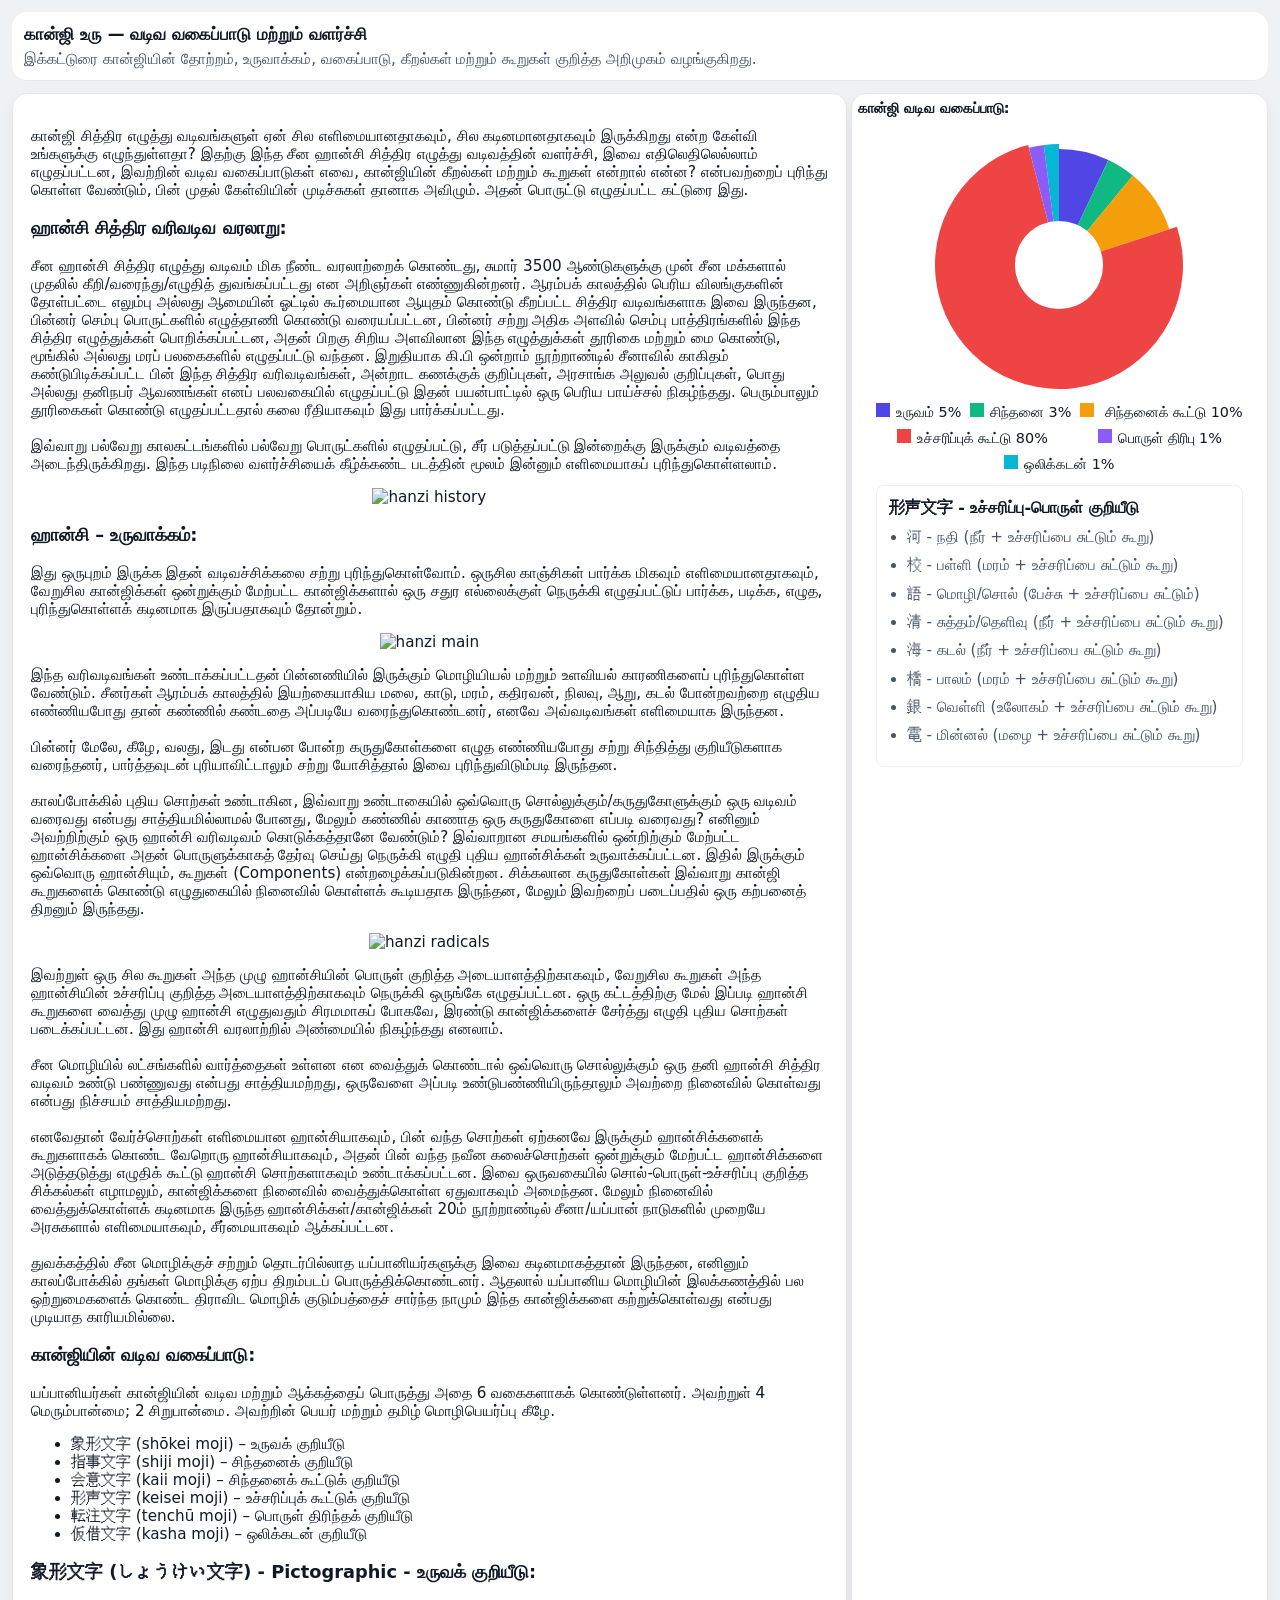
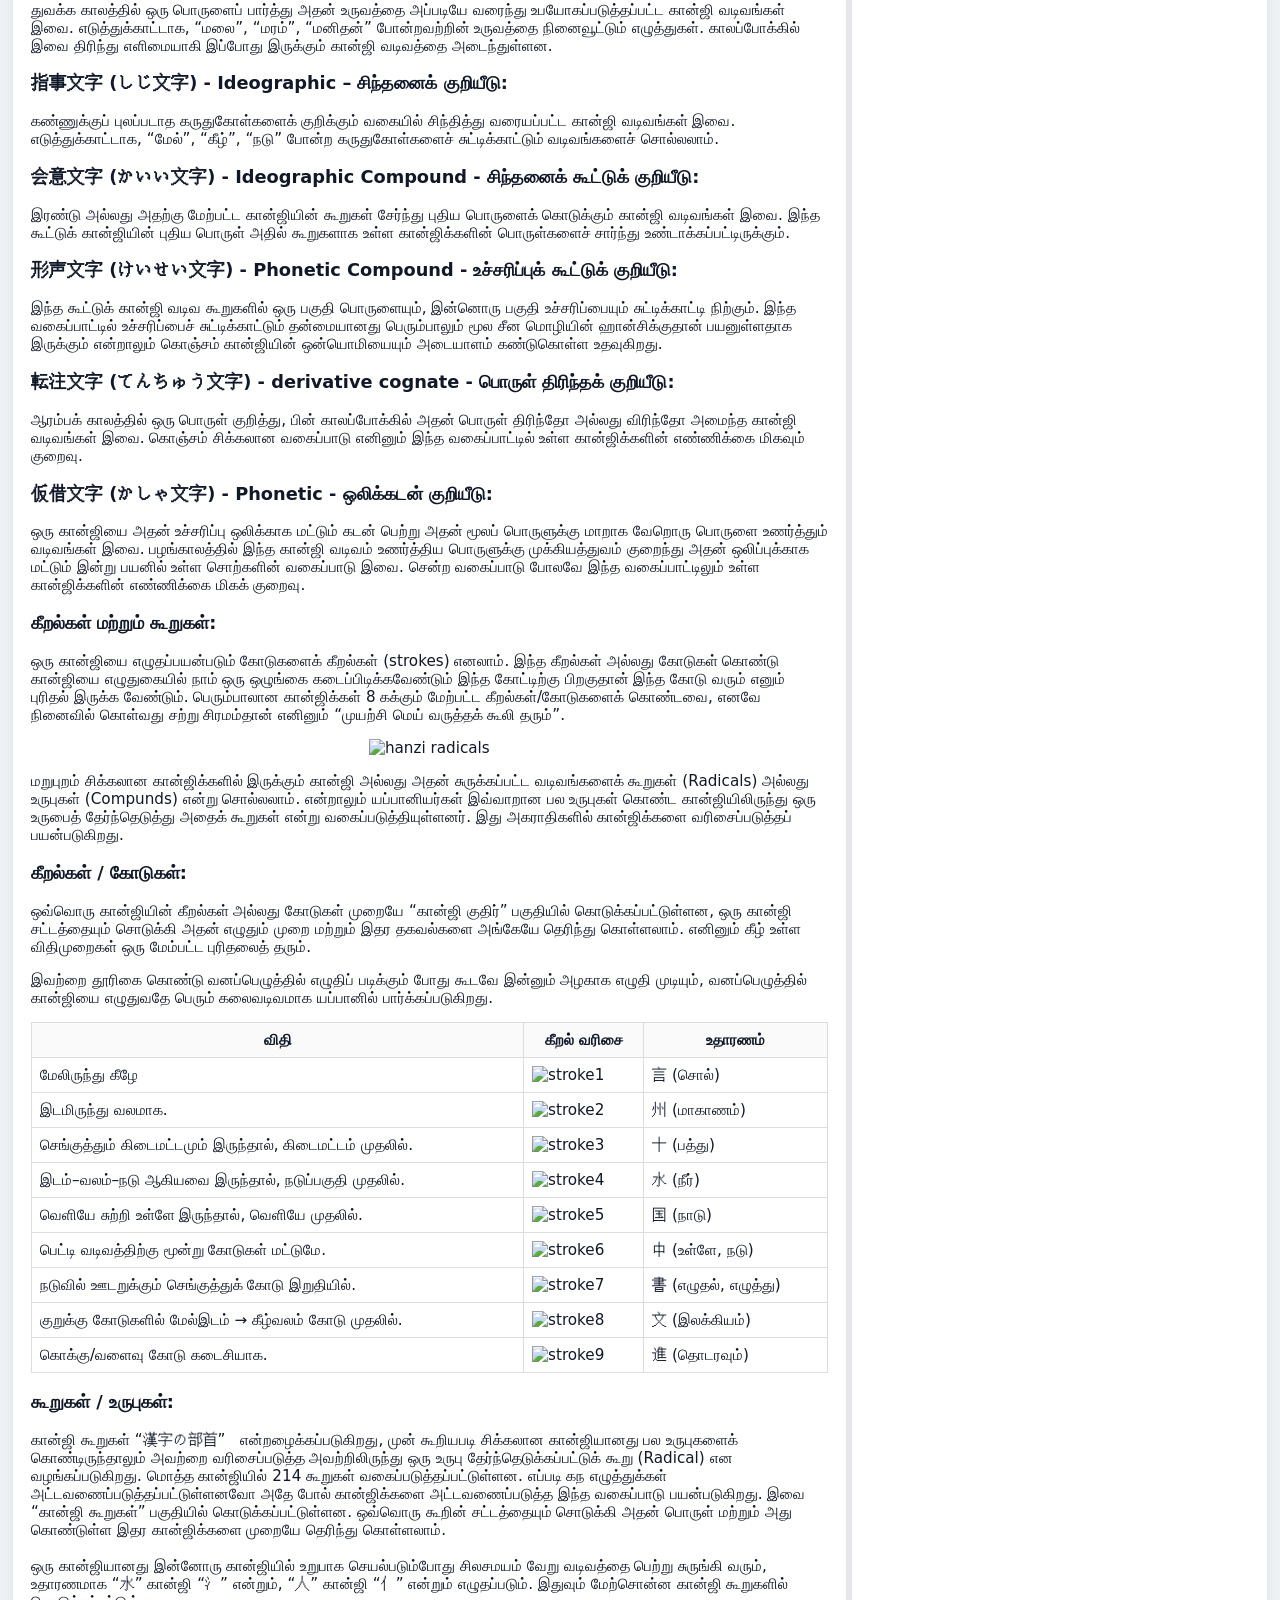
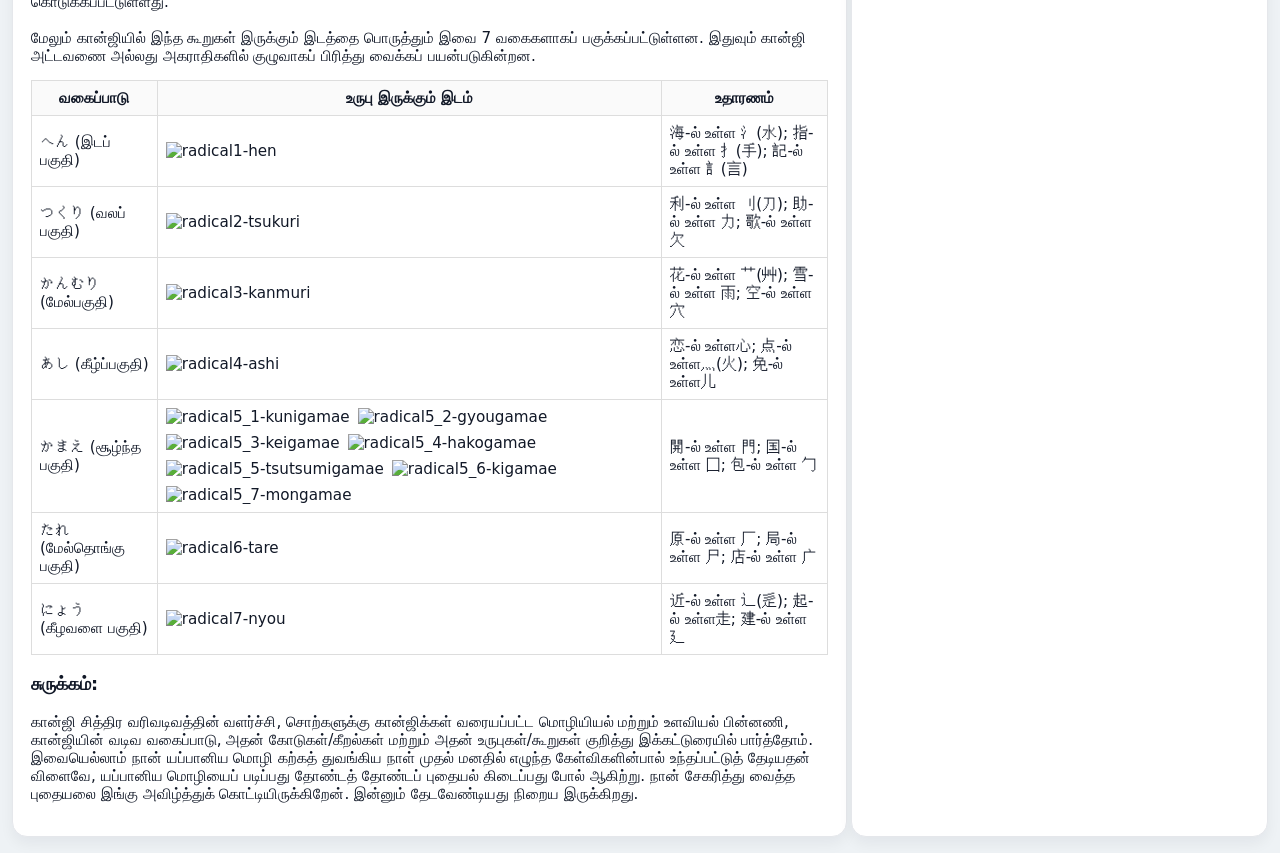
==== commit 62a806f5: "tamil typo correction" ====
--- a/pages/hanzi.html
+++ b/pages/hanzi.html
@@ -21,25 +21,25 @@
 
           <div class="tamil-grid" style="padding:12px;flex:1;min-height:0;overflow-y:auto;">
             <div id="mainText">
-              <p>கான்ஜி சித்திர எழுத்து வடிவங்களுள் ஏன் சில எளிமையானதாகவும், சில கடினமானதாகவும் இருக்கிறது என்ற கேள்வி உங்களுக்கு எழுந்துள்ளதா? இதற்கு இந்த சீன ஹான்சி சித்திர எழுத்து வடிவத்தின் வளர்ச்சி, இவை எதிலெதிலெல்லாம் எழுதப்பட்டன, இவற்றின் வடிவ வகைப்பாடுகள் எவை, கான்ஜியின் கீறல்கள் மற்றும் கூறுகள் என்றால் என்ன? என்பவற்றை புரிந்து கொள்ள வேண்டும், பின் முதல் கேள்வியின் முடிச்சுகள் தானாக அவிழும். அதன் பொருட்டு எழுதப்பட்ட கட்டுரை இது.</p>
+              <p>கான்ஜி சித்திர எழுத்து வடிவங்களுள் ஏன் சில எளிமையானதாகவும், சில கடினமானதாகவும் இருக்கிறது என்ற கேள்வி உங்களுக்கு எழுந்துள்ளதா? இதற்கு இந்த சீன ஹான்சி சித்திர எழுத்து வடிவத்தின் வளர்ச்சி, இவை எதிலெதிலெல்லாம் எழுதப்பட்டன, இவற்றின் வடிவ வகைப்பாடுகள் எவை, கான்ஜியின் கீறல்கள் மற்றும் கூறுகள் என்றால் என்ன? என்பவற்றைப் புரிந்து கொள்ள வேண்டும், பின் முதல் கேள்வியின் முடிச்சுகள் தானாக அவிழும். அதன் பொருட்டு எழுதப்பட்ட கட்டுரை இது.</p>
 
               <h3>ஹான்சி சித்திர வரிவடிவ வரலாறு:</h3>
-              <p>சீன ஹான்சி சித்திர எழுத்து வடிவம் மிக நீண்ட வரலாற்றைக் கொண்டது, சுமார் 3500 ஆண்டுகளுக்கு முன் சீன மக்களால் முதலில் கீறி/வரைந்து/எழுதி துவங்கப்பட்டது என அறிஞர்கள் எண்ணுகின்றனர். ஆரம்ப காலத்தில் பெரிய விலங்குகளின் தோள்பட்டை எலும்பு அல்லது ஆமையின் ஓட்டில் கூர்மையான ஆயுதம் கொண்டு கீறப்பட்ட சித்திர வடிவங்களாக இவை இருந்தன, பின்னர் செம்பு பொருட்களில் எழுத்தாணி கொண்டு வரையப்பட்டன, பின்னர் சற்று அதிக அளவில் செம்பு பாத்திரங்களில் இந்த சித்திர எழுத்துக்கள் பொறிக்கப்பட்டன, அதன் பிறகு சிறிய அளவிலான இந்த எழுத்துக்கள் தூரிகை மற்றும் மை கொண்டு, மூங்கில் அல்லது மரப் பலகைகளில் எழுதப்பட்டு வந்தன. இறுதியாக கி.பி ஒன்றாம் நூற்றாண்டில் சீனாவில் காகிதம் கண்டுபிடிக்கப்பட்ட பின் இந்த சித்திர வரிவடிவங்கள், அன்றாட கணக்குக் குறிப்புகள், அரசாங்க அலுவல் குறிப்புகள், பொது அல்லது தனிநபர் ஆவணங்கள் என பலவகையில் எழுதப்பட்டு இதன் பயன்பாட்டில் ஒரு பெரிய பாய்ச்சல் நிகழந்தது. பெரும்பாலும் தூரிக்கைகள் கொண்டு எழுதப்பட்டதால் கலை ரீதியாகவும் இது பார்க்கப்பட்டது.<br><br>
-            இவ்வாறு பல்வேறு காலகட்டங்களில் பல்வேறு பொருட்களில் எழுதப்பட்டு, சீர் படுத்தப்பட்டு இன்றைக்கு இருக்கும் வடிவத்தை அடைந்திருக்கிறது. இந்த படிநிலை வளர்ச்சியை கீழ்க்கண்ட படத்தின் மூலம் இன்னும் எளிமையாக புரிந்துகொள்ளலாம்.</p>
+              <p>சீன ஹான்சி சித்திர எழுத்து வடிவம் மிக நீண்ட வரலாற்றைக் கொண்டது, சுமார் 3500 ஆண்டுகளுக்கு முன் சீன மக்களால் முதலில் கீறி/வரைந்து/எழுதித் துவங்கப்பட்டது என அறிஞர்கள் எண்ணுகின்றனர். ஆரம்பக் காலத்தில் பெரிய விலங்குகளின் தோள்பட்டை எலும்பு அல்லது ஆமையின் ஓட்டில் கூர்மையான ஆயுதம் கொண்டு கீறப்பட்ட சித்திர வடிவங்களாக இவை இருந்தன, பின்னர் செம்பு பொருட்களில் எழுத்தாணி கொண்டு வரையப்பட்டன, பின்னர் சற்று அதிக அளவில் செம்பு பாத்திரங்களில் இந்த சித்திர எழுத்துக்கள் பொறிக்கப்பட்டன, அதன் பிறகு சிறிய அளவிலான இந்த எழுத்துக்கள் தூரிகை மற்றும் மை கொண்டு, மூங்கில் அல்லது மரப் பலகைகளில் எழுதப்பட்டு வந்தன. இறுதியாக கி.பி ஒன்றாம் நூற்றாண்டில் சீனாவில் காகிதம் கண்டுபிடிக்கப்பட்ட பின் இந்த சித்திர வரிவடிவங்கள், அன்றாட கணக்குக் குறிப்புகள், அரசாங்க அலுவல் குறிப்புகள், பொது அல்லது தனிநபர் ஆவணங்கள் எனப் பலவகையில் எழுதப்பட்டு இதன் பயன்பாட்டில் ஒரு பெரிய பாய்ச்சல் நிகழ்ந்தது. பெரும்பாலும் தூரிகைகள் கொண்டு எழுதப்பட்டதால் கலை ரீதியாகவும் இது பார்க்கப்பட்டது.<br><br>
+            இவ்வாறு பல்வேறு காலகட்டங்களில் பல்வேறு பொருட்களில் எழுதப்பட்டு, சீர் படுத்தப்பட்டு இன்றைக்கு இருக்கும் வடிவத்தை அடைந்திருக்கிறது. இந்த படிநிலை வளர்ச்சியைக் கீழ்க்கண்ட படத்தின் மூலம் இன்னும் எளிமையாகப் புரிந்துகொள்ளலாம்.</p>
 
               <div style="text-align: center; margin:12px 0;">
                 <img src="./assets/doc/hanzi.gif" alt="hanzi history" draggable="false" style="max-width:100%;height:auto;" />
               </div>
 
               <h3>ஹான்சி – உருவாக்கம்:</h3>
-              <p>இது ஒருபுறம் இருக்க இதன் வடிவச்சிக்கலை சற்று புரிந்துகொள்வோம். ஒருசில காஞ்சிக்கள் பார்க்க மிகவும் எளிமையானதாகவும், வேறுசில கான்ஜிக்கள் ஒன்றுக்கும் மேற்ப்பட்ட கான்ஜிக்களால் ஒரு சதுர எல்லைக்குள் நெருக்கி எழுதப்பட்டு பார்க்க, படிக்க, எழுத, புரிந்துகொள்ள கடினமாக இருப்பதாகவும் தோன்றும்.</p>
+              <p>இது ஒருபுறம் இருக்க இதன் வடிவச்சிக்கலை சற்று புரிந்துகொள்வோம். ஒருசில காஞ்சிகள் பார்க்க மிகவும் எளிமையானதாகவும், வேறுசில கான்ஜிக்கள் ஒன்றுக்கும் மேற்பட்ட கான்ஜிக்களால் ஒரு சதுர எல்லைக்குள் நெருக்கி எழுதப்பட்டுப் பார்க்க, படிக்க, எழுத, புரிந்துகொள்ளக் கடினமாக இருப்பதாகவும் தோன்றும்.</p>
 
               <div style="text-align: center; margin:12px 0;">
                 <img src="./assets/doc/hanzi-main.png" alt="hanzi main" draggable="false" style="max-width:100%;height:auto;" />
               </div>
-<p>இந்த வரிவடிவங்கள் உண்டாக்கப்பட்டதன் பின்னனியில் இருக்கும் மொழியியல் மற்றும் உலவியல் காரணிகளை புரிந்துகொள்ள வேண்டும். சீனர்கள் ஆரம்ப காலத்தில் இயற்கையாகிய மலை, காடு, மரம், கதிரவன், நிலவு, ஆறு, கடல் போன்றவற்றை எழுதிய எண்ணியபோது தான் கண்ணில் கண்டதை அப்படியே வரைந்துகொண்டனர், எனவே அவ்வடிவங்கள் எளிமையாக இருந்தன.<br><br>
+<p>இந்த வரிவடிவங்கள் உண்டாக்கப்பட்டதன் பின்னணியில் இருக்கும் மொழியியல் மற்றும் உளவியல் காரணிகளைப் புரிந்துகொள்ள வேண்டும். சீனர்கள் ஆரம்பக் காலத்தில் இயற்கையாகிய மலை, காடு, மரம், கதிரவன், நிலவு, ஆறு, கடல் போன்றவற்றை எழுதிய எண்ணியபோது தான் கண்ணில் கண்டதை அப்படியே வரைந்துகொண்டனர், எனவே அவ்வடிவங்கள் எளிமையாக இருந்தன.<br><br>
 பின்னர் மேலே, கீழே, வலது, இடது என்பன போன்ற கருதுகோள்களை எழுத எண்ணியபோது சற்று சிந்தித்து குறியீடுகளாக வரைந்தனர், பார்த்தவுடன் புரியாவிட்டாலும் சற்று யோசித்தால் இவை புரிந்துவிடும்படி இருந்தன.<br><br>
-காலப்போக்கில் புதிய சொற்கள் உண்டாகின, இவ்வாறு உண்டாகையில் ஒவ்வொரு சொல்லுக்கும்/கருதுகோளுக்கும் ஒரு வடிவம் வரைவது என்பது சாத்தியமில்லாமல் போனது, மேலும் கண்ணில் காணாத ஒரு கருதுகோளை எப்படி வரைவது? எனினும் அவற்றிற்கும் ஒரு ஹான்சி வரிவடிவம் கொடுக்கத்தானே வேண்டும்? இவ்வாறான சமயங்களில் ஒன்றிற்கும் மேற்ப்பட்ட ஹான்சிக்களை அதன் பொருளுக்காக தேர்வு செய்து நெருக்கி எழுதி புதிய ஹான்சிக்கள் உருவாக்கப்பட்டன. இதில் இருக்கும் ஒவ்வொரு ஹான்சியும், கூறுகள் (Components) என்றழைக்கப்படுகின்றன. சிக்கலான கருதுக்கோள்கள் இவ்வாறு கான்ஜி கூறுகளைக் கொண்டு எழுதுகையில் நினைவில் கொள்ளக் கூடியதாக இருந்தன, மேலும் இவற்றைப் படைப்பதில் ஒரு கற்பனை திறனும் இருந்தது.</p>
+காலப்போக்கில் புதிய சொற்கள் உண்டாகின, இவ்வாறு உண்டாகையில் ஒவ்வொரு சொல்லுக்கும்/கருதுகோளுக்கும் ஒரு வடிவம் வரைவது என்பது சாத்தியமில்லாமல் போனது, மேலும் கண்ணில் காணாத ஒரு கருதுகோளை எப்படி வரைவது? எனினும் அவற்றிற்கும் ஒரு ஹான்சி வரிவடிவம் கொடுக்கத்தானே வேண்டும்? இவ்வாறான சமயங்களில் ஒன்றிற்கும் மேற்பட்ட ஹான்சிக்களை அதன் பொருளுக்காகத் தேர்வு செய்து நெருக்கி எழுதி புதிய ஹான்சிக்கள் உருவாக்கப்பட்டன. இதில் இருக்கும் ஒவ்வொரு ஹான்சியும், கூறுகள் (Components) என்றழைக்கப்படுகின்றன. சிக்கலான கருதுகோள்கள் இவ்வாறு கான்ஜி கூறுகளைக் கொண்டு எழுதுகையில் நினைவில் கொள்ளக் கூடியதாக இருந்தன, மேலும் இவற்றைப் படைப்பதில் ஒரு கற்பனைத் திறனும் இருந்தது.</p>
 
               <div style="text-align: center; margin:12px 0;">
                 <img src="./assets/doc/hanzi-main2.png" alt="hanzi radicals" draggable="false" style="max-width:100%;height:auto;" />
@@ -47,11 +47,11 @@
 
 <p>இவற்றுள் ஒரு சில கூறுகள் அந்த முழு ஹான்சியின் பொருள் குறித்த அடையாளத்திற்காகவும், வேறுசில கூறுகள் அந்த ஹான்சியின் உச்சரிப்பு குறித்த அடையாளத்திற்காகவும் நெருக்கி ஒருங்கே எழுதப்பட்டன. ஒரு கட்டத்திற்கு மேல் இப்படி ஹான்சி கூறுகளை வைத்து முழு ஹான்சி எழுதுவதும் சிரமமாகப் போகவே, இரண்டு கான்ஜிக்களைச் சேர்த்து எழுதி புதிய சொற்கள் படைக்கப்பட்டன. இது ஹான்சி வரலாற்றில் அண்மையில் நிகழ்ந்தது எனலாம்.<br><br>
 சீன மொழியில் லட்சங்களில் வார்த்தைகள் உள்ளன என வைத்துக் கொண்டால் ஒவ்வொரு சொல்லுக்கும் ஒரு தனி ஹான்சி சித்திர வடிவம் உண்டு பண்ணுவது என்பது சாத்தியமற்றது, ஒருவேளை அப்படி உண்டுபண்ணியிருந்தாலும் அவற்றை நினைவில் கொள்வது என்பது நிச்சயம் சாத்தியமற்றது.<br><br>
-எனவேதான் வேரச்சொற்கள் எளிமையான ஹான்சியாகவும், பின் வந்த சொற்கள் ஏற்கனவே இருக்கும் ஹான்சிக்களைக் கூறுகளாகக் கொண்ட வேறொரு ஹான்சியாகவும், அதன் பின் வந்த நவீன கலைச்சொற்கள் ஒன்றுக்கும் மேற்ப்பட்ட ஹான்சிக்களை அடுத்தடுத்து எழுதி கூட்டு ஹான்சி சொற்களாகவும் உண்டாக்கப்பட்டன. இவை ஒருவகையில் சொல்-பொருள்-உச்சரிப்பு குறித்த சிக்கல்கள் ஏழாமலும், கான்ஜிக்களை நினைவில் வைத்துக்கொள்ள ஏதுவாகவும் அமைந்தன. மேலும் நினைவில் வைத்துக்கொள்ள கடினமாக இருந்த ஹான்சிக்கள்/கான்ஜிக்கள் 20ம் நூற்றாண்டில் சீனா/யப்பான் நாடுகளில் முறையே அரசுகளால் எளிமையாகவும், சீர்மையாகவும் ஆக்கப்பட்டன.<br><br>
-துவக்கத்தில் சீன மொழிக்கு சற்றும் தொடர்பில்லாத யப்பானியர்களுக்கு இவை கடினமாகத்தான் இருந்தன, எனினும் காலப்போக்கில் தங்கள் மொழிக்கு ஏற்ப திறம்பட பொருத்திக்கொண்டனர். ஆதலால் யப்பானிய மொழியின் இலக்கணத்தில் பல ஒற்றுமைகளைக் கொண்ட திராவிட மொழிக் குடும்பத்தைச் சார்ந்த நாமும் இந்த கான்ஜிக்களை கற்றுக்கொள்ளவது என்பது முடியாத காரியமில்லை.
+எனவேதான் வேர்ச்சொற்கள் எளிமையான ஹான்சியாகவும், பின் வந்த சொற்கள் ஏற்கனவே இருக்கும் ஹான்சிக்களைக் கூறுகளாகக் கொண்ட வேறொரு ஹான்சியாகவும், அதன் பின் வந்த நவீன கலைச்சொற்கள் ஒன்றுக்கும் மேற்பட்ட ஹான்சிக்களை அடுத்தடுத்து எழுதிக் கூட்டு ஹான்சி சொற்களாகவும் உண்டாக்கப்பட்டன. இவை ஒருவகையில் சொல்-பொருள்-உச்சரிப்பு குறித்த சிக்கல்கள் எழாமலும், கான்ஜிக்களை நினைவில் வைத்துக்கொள்ள ஏதுவாகவும் அமைந்தன. மேலும் நினைவில் வைத்துக்கொள்ளக் கடினமாக இருந்த ஹான்சிக்கள்/கான்ஜிக்கள் 20ம் நூற்றாண்டில் சீனா/யப்பான் நாடுகளில் முறையே அரசுகளால் எளிமையாகவும், சீர்மையாகவும் ஆக்கப்பட்டன.<br><br>
+துவக்கத்தில் சீன மொழிக்குச் சற்றும் தொடர்பில்லாத யப்பானியர்களுக்கு இவை கடினமாகத்தான் இருந்தன, எனினும் காலப்போக்கில் தங்கள் மொழிக்கு ஏற்ப திறம்படப் பொருத்திக்கொண்டனர். ஆதலால் யப்பானிய மொழியின் இலக்கணத்தில் பல ஒற்றுமைகளைக் கொண்ட திராவிட மொழிக் குடும்பத்தைச் சார்ந்த நாமும் இந்த கான்ஜிக்களை கற்றுக்கொள்வது என்பது முடியாத காரியமில்லை.
 </p>
               <h3>கான்ஜியின் வடிவ வகைப்பாடு:</h3>
-              <p>யப்பானியர்கள் கான்ஜியின் வடிவ மற்றும் ஆக்கத்தை பொருத்து அதை 6 வகைகளாகக் கொண்டுள்ளனர். அவற்றுள் 4 மெரும்பான்மை; 2 சிறுபான்மை. அவற்றின் பெயர் மற்றும் தமிழ் மொழிபெயர்ப்பு கீழே.</p>
+              <p>யப்பானியர்கள் கான்ஜியின் வடிவ மற்றும் ஆக்கத்தைப் பொருத்து அதை 6 வகைகளாகக் கொண்டுள்ளனர். அவற்றுள் 4 மெரும்பான்மை; 2 சிறுபான்மை. அவற்றின் பெயர் மற்றும் தமிழ் மொழிபெயர்ப்பு கீழே.</p>
               <ul>
                 <li>象形文字 (shōkei moji) – உருவக் குறியீடு</li>
                 <li>指事文字 (shiji moji) – சிந்தனைக் குறியீடு</li>
@@ -62,30 +62,30 @@
               </ul>
 
               <h3>象形文字 (しょうけい文字) - Pictographic - உருவக் குறியீடு:</h3>
-              <p>துவக்க காலத்தில் ஒரு பொருளைப் பார்த்து அதன் உருவத்தை அப்படியே வரைந்து உபயோகப்படுத்தபட்ட கான்ஜி வடிவங்கள் இவை. எடுத்துக்காட்டாக, “மலை”, “மரம்”, “மனிதன்” போன்றவற்றின் உருவத்தை நினைவூட்டும் எழுத்துகள். காலப்போக்கில் இவை திரிந்து எளிமையாகி இப்போது இருக்கும் கான்ஜி வடிவத்தை அடைந்துள்ளன.</p>
+              <p>துவக்க காலத்தில் ஒரு பொருளைப் பார்த்து அதன் உருவத்தை அப்படியே வரைந்து உபயோகப்படுத்தப்பட்ட கான்ஜி வடிவங்கள் இவை. எடுத்துக்காட்டாக, “மலை”, “மரம்”, “மனிதன்” போன்றவற்றின் உருவத்தை நினைவூட்டும் எழுத்துகள். காலப்போக்கில் இவை திரிந்து எளிமையாகி இப்போது இருக்கும் கான்ஜி வடிவத்தை அடைந்துள்ளன.</p>
               <h3>指事文字 (しじ文字) - Ideographic – சிந்தனைக் குறியீடு:</h3>
-              <p>கண்ணுக்கு புலப்படாத கருதுகோல்களை குறிக்கும் வகையில் சிந்தித்து வரையப்பட்ட கான்ஜி வடிவங்கள் இவை. எடுத்துக்காட்டாக, “மேல்”, “கீழ்”, “நடு” போன்ற கருதுகோல்களை சுட்டிக்காட்டும் வடிவங்களைச் சொல்லலாம்.</p>
+              <p>கண்ணுக்குப் புலப்படாத கருதுகோள்களைக் குறிக்கும் வகையில் சிந்தித்து வரையப்பட்ட கான்ஜி வடிவங்கள் இவை. எடுத்துக்காட்டாக, “மேல்”, “கீழ்”, “நடு” போன்ற கருதுகோள்களைச் சுட்டிக்காட்டும் வடிவங்களைச் சொல்லலாம்.</p>
               <h3>会意文字 (かいい文字) - Ideographic Compound - சிந்தனைக் கூட்டுக் குறியீடு:</h3>
-              <p>இரண்டு அல்லது அதற்கு மேற்பட்ட கான்ஜியின் கூறுகள் சேர்ந்து புதிய பொருளை கொடுக்கும் கான்ஜி வடிவங்கள் இவை. இந்த கூட்டுக் கான்ஜியின் புதிய பொருள் அதில் கூறுகளாக உள்ள கான்ஜிக்களின் பொருள்களைச் சார்ந்து உண்டாக்கப்பட்டிருக்கும். </p>
+              <p>இரண்டு அல்லது அதற்கு மேற்பட்ட கான்ஜியின் கூறுகள் சேர்ந்து புதிய பொருளைக் கொடுக்கும் கான்ஜி வடிவங்கள் இவை. இந்த கூட்டுக் கான்ஜியின் புதிய பொருள் அதில் கூறுகளாக உள்ள கான்ஜிக்களின் பொருள்களைச் சார்ந்து உண்டாக்கப்பட்டிருக்கும். </p>
               <h3>形声文字 (けいせい文字) - Phonetic Compound - உச்சரிப்புக் கூட்டுக் குறியீடு:</h3>
-              <p>இந்த கூட்டுக் கான்ஜி வடிவ கூறுகளில் ஒரு பகுதி பொருளையும், இன்னொரு பகுதி உச்சரிப்பையும் சுட்டிக்காட்டி நிற்கும். இந்த வகைப்பாட்டில் உச்சரிப்பை சுட்டிக்காட்டும் தன்மையானது பெரும்பாலும் மூல சீன மொழியின் ஹான்சிக்குதான் பயனுள்ளதாக இருக்கும் என்றாலும் கொஞ்சம் கான்ஜியின் ஒன்யொமியையும் அடையாளம் கண்டுகொள்ள உதவுகிறது.</p>
+              <p>இந்த கூட்டுக் கான்ஜி வடிவ கூறுகளில் ஒரு பகுதி பொருளையும், இன்னொரு பகுதி உச்சரிப்பையும் சுட்டிக்காட்டி நிற்கும். இந்த வகைப்பாட்டில் உச்சரிப்பைச் சுட்டிக்காட்டும் தன்மையானது பெரும்பாலும் மூல சீன மொழியின் ஹான்சிக்குதான் பயனுள்ளதாக இருக்கும் என்றாலும் கொஞ்சம் கான்ஜியின் ஒன்யொமியையும் அடையாளம் கண்டுகொள்ள உதவுகிறது.</p>
               <h3>転注文字 (てんちゅう文字) - derivative cognate - பொருள் திரிந்தக் குறியீடு:</h3>
-              <p>ஆரம்ப காலத்தில் ஒரு பொருள் குறித்து, பின் காலப்போக்கில் அதன் பொருள் திரிந்தோ அல்லது விரிந்தோ அமைந்த கான்ஜி வடிவங்கள் இவை. கொஞ்சம் சிக்கலான வகைப்பாடு எனினும் இந்த வகைப்பாட்டில் உள்ள கான்ஜிக்களின் எண்ணிக்கை மிகவும் குறைவு.</p>
+              <p>ஆரம்பக் காலத்தில் ஒரு பொருள் குறித்து, பின் காலப்போக்கில் அதன் பொருள் திரிந்தோ அல்லது விரிந்தோ அமைந்த கான்ஜி வடிவங்கள் இவை. கொஞ்சம் சிக்கலான வகைப்பாடு எனினும் இந்த வகைப்பாட்டில் உள்ள கான்ஜிக்களின் எண்ணிக்கை மிகவும் குறைவு.</p>
               <h3>仮借文字 (かしゃ文字) - Phonetic - ஒலிக்கடன் குறியீடு:</h3>
-              <p>ஒரு கான்ஜியை அதன் உச்சரிப்பு ஒலிக்காக மட்டும் கடன் பெற்று அதன் மூல பொருளுக்கு மாறாக வேறொரு பொருளை உணர்த்தும் வடிவங்கள் இவை. பழங்காலத்தில் இந்த கான்ஜி வடிவம் உணர்த்திய பொருளுக்கு முக்கியத்துவம் குறைந்து அதன் ஒலிப்புக்காக மட்டும் இன்று பயனில் உள்ள சொற்களின் வகைப்பாடு இவை. சென்ற வகைப்பாடு போலவே இந்த வகைப்பாட்டிலும் உள்ள கான்ஜிக்களின் எண்ணிக்கை மிகக் குறைவு.</p>
+              <p>ஒரு கான்ஜியை அதன் உச்சரிப்பு ஒலிக்காக மட்டும் கடன் பெற்று அதன் மூலப் பொருளுக்கு மாறாக வேறொரு பொருளை உணர்த்தும் வடிவங்கள் இவை. பழங்காலத்தில் இந்த கான்ஜி வடிவம் உணர்த்திய பொருளுக்கு முக்கியத்துவம் குறைந்து அதன் ஒலிப்புக்காக மட்டும் இன்று பயனில் உள்ள சொற்களின் வகைப்பாடு இவை. சென்ற வகைப்பாடு போலவே இந்த வகைப்பாட்டிலும் உள்ள கான்ஜிக்களின் எண்ணிக்கை மிகக் குறைவு.</p>
               
               <h3>கீறல்கள் மற்றும் கூறுகள்:</h3>
-              <p>ஒரு கான்ஜியை எழுதப்பயன்படும் கோடுகளை கீறல்கள் (strokes) எனலாம். இந்த கீறல்கள் அல்லது கோடுகள் கொண்டு கான்ஜியை எழுதுகையில் நாம் ஒரு ஒழுங்கை கடைபிடிக்கவேண்டும் இந்த கோட்டிற்கு பிறகுதான் இந்த கோடு வரும் எனும் புரிதல் இருக்க வேண்டும். பெரும்பாலான கான்ஜிக்கள் 8 கக்கும் மேற்பட்ட கீறல்கள்/கோடுகளைக் கொண்டவை, எனவே நினைவில் கொள்வது சற்று சீரமம்தான் எனினும் “முயற்சி மெய்வருத்த கூலி தரும்”.</p>
+              <p>ஒரு கான்ஜியை எழுதப்பயன்படும் கோடுகளைக் கீறல்கள் (strokes) எனலாம். இந்த கீறல்கள் அல்லது கோடுகள் கொண்டு கான்ஜியை எழுதுகையில் நாம் ஒரு ஒழுங்கை கடைப்பிடிக்கவேண்டும் இந்த கோட்டிற்கு பிறகுதான் இந்த கோடு வரும் எனும் புரிதல் இருக்க வேண்டும். பெரும்பாலான கான்ஜிக்கள் 8 கக்கும் மேற்பட்ட கீறல்கள்/கோடுகளைக் கொண்டவை, எனவே நினைவில் கொள்வது சற்று சிரமம்தான் எனினும் “முயற்சி மெய் வருத்தக் கூலி தரும்”.</p>
 
               <div style="text-align: center; margin:12px 0;">
                 <img src="./assets/doc/stroke_vs_radicals.gif" alt="hanzi radicals" draggable="false" style="max-width:50%;height:auto;" />
               </div>
 
-              <p>மறுபுறம் சிக்கலான கான்ஜிக்களில் இருக்கும் கான்ஜி அல்லது அதன் சுருக்கப்பட்ட வடிவங்களை கூறுகள் (Radicals) அல்லது உருபுகள் (Compunds) என்று சொல்லலாம். என்றாலும் யப்பானியர்கள் இவ்வாறான பல உருபுகள் கொண்ட கான்ஜியிலிருந்து ஒரு உருபை தேர்ந்தெடுத்து அதை கூறுகள் என்று வகைப்படுத்தியுள்ளனர். இது அகராதிகளில் கான்ஜிக்களை வரிசைப்படுத்த பயன்படுகிறது.</p>
+              <p>மறுபுறம் சிக்கலான கான்ஜிக்களில் இருக்கும் கான்ஜி அல்லது அதன் சுருக்கப்பட்ட வடிவங்களைக் கூறுகள் (Radicals) அல்லது உருபுகள் (Compunds) என்று சொல்லலாம். என்றாலும் யப்பானியர்கள் இவ்வாறான பல உருபுகள் கொண்ட கான்ஜியிலிருந்து ஒரு உருபைத் தேர்ந்தெடுத்து அதைக் கூறுகள் என்று வகைப்படுத்தியுள்ளனர். இது அகராதிகளில் கான்ஜிக்களை வரிசைப்படுத்தப் பயன்படுகிறது.</p>
 
               <h3>கீறல்கள் / கோடுகள்:</h3>
               <p>ஒவ்வொரு கான்ஜியின் கீறல்கள் அல்லது கோடுகள் முறையே “கான்ஜி குதிர்” பகுதியில் கொடுக்கப்பட்டுள்ளன, ஒரு கான்ஜி சட்டத்தையும் சொடுக்கி அதன் எழுதும் முறை மற்றும் இதர தகவல்களை அங்கேயே தெரிந்து கொள்ளலாம். எனினும் கீழ் உள்ள விதிமுறைகள் ஒரு மேம்பட்ட புரிதலைத் தரும்.</p>
-              <p>இவற்றை தூரிகை கொண்டு வனப்பெழுத்தில் எழுதி படிக்கும் போது கூடவே இன்னும் அழகாக எழுதி முடியும், வனப்பெழுத்தில் கான்ஜியை எழுதுவதே பெரும் கலைவடிவமாக யப்பானில் பார்க்கப்படுகிறது.</p>
+              <p>இவற்றை தூரிகை கொண்டு வனப்பெழுத்தில் எழுதிப் படிக்கும் போது கூடவே இன்னும் அழகாக எழுதி முடியும், வனப்பெழுத்தில் கான்ஜியை எழுதுவதே பெரும் கலைவடிவமாக யப்பானில் பார்க்கப்படுகிறது.</p>
 
               <table class="simple-table" style="width:100%;border-collapse:collapse;margin:10px 0;">
                 <thead>
@@ -146,9 +146,9 @@
 
             
               <h3>கூறுகள் / உருபுகள்:</h3>
-              <p>கான்ஜி கூறுகள் “漢字の部首”　என்றழைக்கப்படுகிறது, முன் கூறியபடி சிக்கலான கான்ஜியானது பல உருபுகளை கொண்டிருந்தாலும் அவற்றை வரிசைப்படுத்த அவற்றிலிருந்து ஒரு உருபு தேர்ந்தெடுக்கப்பட்டு கூறு (Radical) என வழங்கப்படுகிறது. மொத்த கான்ஜியில் 214 கூறுகள் வகைப்படுத்தப்பட்டுள்ளன. எப்படி கந எழுத்துக்கள் ஆட்டவனைப்படுத்தப்பட்டுள்ளனவோ அதே போல் கான்ஜிக்களை ஆட்டவனைப்படுத்த இந்த வகைப்பாடு பயன்படுகிறது. இவை “கான்ஜி கூறுகள்” பகுதியில் கொடுக்கப்பட்டுள்ளன. ஒவ்வொரு கூறின் சட்டத்தையும் சொடுக்கி அதன் பொருள் மற்றும் அது கொண்டுள்ள இதர கான்ஜிக்களை முறையே தெரிந்து கொள்ளலாம்.<br><br>
+              <p>கான்ஜி கூறுகள் “漢字の部首”　என்றழைக்கப்படுகிறது, முன் கூறியபடி சிக்கலான கான்ஜியானது பல உருபுகளைக் கொண்டிருந்தாலும் அவற்றை வரிசைப்படுத்த அவற்றிலிருந்து ஒரு உருபு தேர்ந்தெடுக்கப்பட்டுக் கூறு (Radical) என வழங்கப்படுகிறது. மொத்த கான்ஜியில் 214 கூறுகள் வகைப்படுத்தப்பட்டுள்ளன. எப்படி கந எழுத்துக்கள் அட்டவணைப்படுத்தப்பட்டுள்ளனவோ அதே போல் கான்ஜிக்களை அட்டவணைப்படுத்த இந்த வகைப்பாடு பயன்படுகிறது. இவை “கான்ஜி கூறுகள்” பகுதியில் கொடுக்கப்பட்டுள்ளன. ஒவ்வொரு கூறின் சட்டத்தையும் சொடுக்கி அதன் பொருள் மற்றும் அது கொண்டுள்ள இதர கான்ஜிக்களை முறையே தெரிந்து கொள்ளலாம்.<br><br>
 ஒரு கான்ஜியானது இன்னோரு கான்ஜியில் உறுபாக செயல்படும்போது சிலசமயம் வேறு வடிவத்தை பெற்று சுருங்கி வரும், உதாரணமாக “水” கான்ஜி “氵” என்றும், “人” கான்ஜி “亻” என்றும் எழுதப்படும்.  இதுவும் மேற்சொன்ன கான்ஜி கூறுகளில் கொடுக்கப்பட்டுள்ளது.<br><br>
-மேலும் கான்ஜியில் இந்த கூறுகள் இருக்கும் இடத்தை பொருத்தும் இவை 7 வகைகளாக பகுக்கப்பட்டுள்ளன. இதுவும் கான்ஜி அட்டவணை அல்லது அகராதிகளில் குழுவாக பிரித்து வைக்க பயன்படுகின்றன.
+மேலும் கான்ஜியில் இந்த கூறுகள் இருக்கும் இடத்தை பொருத்தும் இவை 7 வகைகளாகப் பகுக்கப்பட்டுள்ளன. இதுவும் கான்ஜி அட்டவணை அல்லது அகராதிகளில் குழுவாகப் பிரித்து வைக்கப் பயன்படுகின்றன.
 </p>
               <table class="simple-table" style="width:100%;border-collapse:collapse;margin:10px 0;">
                 <thead>
@@ -208,7 +208,7 @@
               </table>
 
               <h3>சுருக்கம்:</h3>
-              <p>கான்ஜி சித்திர வரிவடிவத்தின் வளர்ச்சி, சொற்களுக்கு கான்ஜிக்கள் வரையப்பட்ட மொழியியல் மற்றும் உளவியல் பின்னணி, கான்ஜியின் வடிவ வகைப்பாடு, அதன் கோடுகள்/கீறல்கள் மற்றும் அதன் உருபுகள்/கூறுகள் குறித்து இக்கட்டுரையில் பார்த்தோம். இவையெல்லாம் நான் யப்பானிய மொழி கற்க துவங்கிய நாள் முதல் மனதில் எழுந்த கேள்விகளின்பால் உந்தப்பட்டு தேடியதன் விளைவே, யப்பானிய மொழியை படிப்பது தோண்ட தோண்ட புதையல் கிடைப்பது போல் ஆகீற்று. நான் சேகரித்து வைத்த புதையலை இங்கு அவிழ்த்து கொட்டியிருக்கிறேன். இன்னும் தேடவேண்டியது நிறைய இருக்கிறது.</p>
+              <p>கான்ஜி சித்திர வரிவடிவத்தின் வளர்ச்சி, சொற்களுக்கு கான்ஜிக்கள் வரையப்பட்ட மொழியியல் மற்றும் உளவியல் பின்னணி, கான்ஜியின் வடிவ வகைப்பாடு, அதன் கோடுகள்/கீறல்கள் மற்றும் அதன் உருபுகள்/கூறுகள் குறித்து இக்கட்டுரையில் பார்த்தோம். இவையெல்லாம் நான் யப்பானிய மொழி கற்கத் துவங்கிய நாள் முதல் மனதில் எழுந்த கேள்விகளின்பால் உந்தப்பட்டுத் தேடியதன் விளைவே, யப்பானிய மொழியைப் படிப்பது தோண்டத் தோண்டப் புதையல் கிடைப்பது போல் ஆகிற்று. நான் சேகரித்து வைத்த புதையலை இங்கு அவிழ்த்துக் கொட்டியிருக்கிறேன். இன்னும் தேடவேண்டியது நிறைய இருக்கிறது.</p>
             </div>
           </div>
         </div>
